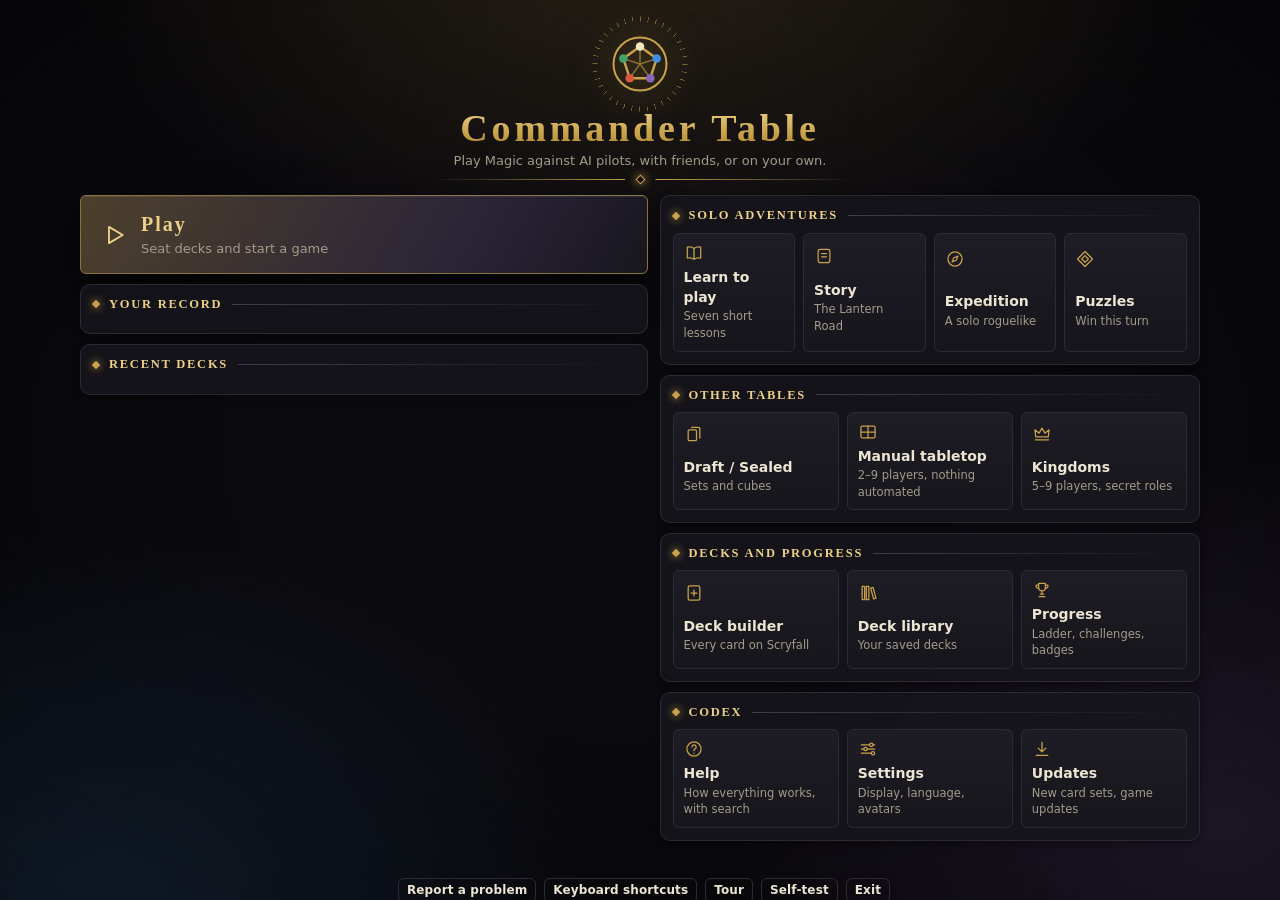
==== public/index.html @ 3c2df685 "Round 8 item 394 (1.66.0): three skins chosen in Display Display -> Skin offers Grimoire (the standa" ====
<!doctype html>
<html lang="en">
<head>
  <meta charset="utf-8">
  <meta name="viewport" content="width=device-width, initial-scale=1, viewport-fit=cover">
  <title>Commander Table</title>
  <link rel="icon" href="favicon.ico">
  <link rel="preload" href="fonts/inter.woff2" as="font" type="font/woff2" crossorigin>
  <link rel="preload" href="fonts/cinzel.woff2" as="font" type="font/woff2" crossorigin>
  <link rel="stylesheet" href="css/style.css">
  <link rel="stylesheet" href="css/skins.css">
</head>
<body>
  <a class="skip-link" href="#table">Skip to the table</a>
  <svg class="sprite" aria-hidden="true" focusable="false">
    <symbol id="i-play" viewBox="0 0 24 24"><path d="M8 5.5v13l11-6.5z"/></symbol>
    <symbol id="i-resume" viewBox="0 0 24 24"><path d="M5 12a7 7 0 1 0 2.2-5.1M5 4v4h4"/></symbol>
    <symbol id="i-learn" viewBox="0 0 24 24"><path d="M12 6.5C10 5 7 4.5 4 5v13c3-.5 6 0 8 1.5 2-1.5 5-2 8-1.5V5c-3-.5-6 0-8 1.5zM12 6.5v13"/></symbol>
    <symbol id="i-story" viewBox="0 0 24 24"><path d="M7 4h10a2 2 0 0 1 2 2v11a3 3 0 0 1-3 3H8a3 3 0 0 1-3-3V6a2 2 0 0 1 2-2zM9 9h6M9 13h6"/></symbol>
    <symbol id="i-expedition" viewBox="0 0 24 24"><circle cx="12" cy="12" r="8.5"/><path d="M15.5 8.5l-2 5-5 2 2-5z"/></symbol>
    <symbol id="i-puzzle" viewBox="0 0 24 24"><path d="M12 3l9 9-9 9-9-9z"/><path d="M12 8l4 4-4 4-4-4z"/></symbol>
    <symbol id="i-draft" viewBox="0 0 24 24"><rect x="5" y="7" width="10" height="13" rx="1.5"/><path d="M9 4h8.5A1.5 1.5 0 0 1 19 5.5V17"/></symbol>
    <symbol id="i-tabletop" viewBox="0 0 24 24"><rect x="3.5" y="5" width="17" height="14" rx="1.5"/><path d="M12 5v14M3.5 12h17"/></symbol>
    <symbol id="i-kingdoms" viewBox="0 0 24 24"><path d="M4 19h16M4.5 15.5l-1-8.5 5 4 3.5-6 3.5 6 5-4-1 8.5z"/></symbol>
    <symbol id="i-builder" viewBox="0 0 24 24"><rect x="5" y="3.5" width="14" height="17" rx="2"/><path d="M12 8.5v7M8.5 12h7"/></symbol>
    <symbol id="i-library" viewBox="0 0 24 24"><path d="M5 4h3v16H5zM10 4h3v16h-3zM15.2 6l2.9-.8 3.4 13-2.9.8z"/></symbol>
    <symbol id="i-progress" viewBox="0 0 24 24"><path d="M8 4h8v5a4 4 0 0 1-8 0zM8 6H5a3 3 0 0 0 3 4M16 6h3a3 3 0 0 1-3 4M12 13v4M8.5 20h7M10 17h4"/></symbol>
    <symbol id="i-help" viewBox="0 0 24 24"><circle cx="12" cy="12" r="8.5"/><path d="M9.6 9.5a2.5 2.5 0 1 1 3.6 2.3c-.8.5-1.2 1-1.2 2M12 17v.2"/></symbol>
    <symbol id="i-settings" viewBox="0 0 24 24"><path d="M4 7h10M18 7h2M4 12h3M11 12h9M4 17h12"/><circle cx="16" cy="7" r="2"/><circle cx="9" cy="12" r="2"/><circle cx="18" cy="17" r="2"/></symbol>
    <symbol id="i-updates" viewBox="0 0 24 24"><path d="M12 4v11M7.5 11l4.5 4.5 4.5-4.5M5 19.5h14"/></symbol>
    <symbol id="i-full" viewBox="0 0 24 24"><path d="M4 9V4h5M15 4h5v5M20 15v5h-5M9 20H4v-5"/></symbol>
    <symbol id="i-look" viewBox="0 0 24 24"><circle cx="11" cy="11" r="6.5"/><path d="M16 16l4.5 4.5"/></symbol>
  </svg>
    <header class="topbar">
    <div class="brand">
      <svg viewBox="0 0 24 24" class="logo" aria-hidden="true"><circle cx="12" cy="12" r="10.6" fill="none" stroke="currentColor" stroke-width=".8"/><path d="M12 5l6.66 4.84-2.55 7.82H7.89L5.34 9.84z" fill="none" stroke="currentColor" stroke-width="1" stroke-linejoin="round"/><path d="M12 5v7M18.66 9.84 12 12M16.11 17.66 12 12M7.89 17.66 12 12M5.34 9.84 12 12" stroke="currentColor" stroke-width=".6" opacity=".6"/><circle class="pw" cx="12" cy="5" r="1.7"/><circle class="pu" cx="18.66" cy="9.84" r="1.7"/><circle class="pb" cx="16.11" cy="17.66" r="1.7"/><circle class="pr" cx="7.89" cy="17.66" r="1.7"/><circle class="pg" cx="5.34" cy="9.84" r="1.7"/></svg>
      <span>Commander Table</span>
      <span class="tag">AI playtester</span>
      <span id="netChip" class="net-chip" role="status" hidden title="Scryfall can't be reached: saved cards, decks and pictures still work">Offline</span>
    </div>
    <div class="turninfo">
      <span id="turnLabel" class="turn-label">Not started</span>
      <div id="phaseTrack" class="phase-track"></div>
    </div>
    <span class="ctl-group ctl-sys" role="group" aria-label="Settings">
      <button id="btnTheme" class="btn ghost" title="Switch between dark and light" aria-label="Switch between dark and light">☀</button>
      <button id="btnFull" class="btn ghost" title="Full screen" aria-label="Full screen" aria-pressed="false"><svg class="ico" aria-hidden="true"><use href="#i-full"/></svg></button>
      <button id="btnDisplay" class="btn ghost" title="Board background, colors for color blindness, larger text">Display</button>
      <button id="btnExit" class="btn ghost danger" title="Stop the game and shut down the local server">Exit</button>
    </span>
    <div class="controls" role="toolbar" aria-label="Game controls">
      <span class="ctl-group" role="group" aria-label="Windows">
        <button id="btnMenu" class="btn ghost" title="The start menu">Menu</button>
        <button id="btnDecks" class="btn ghost">Decks</button>
        <button id="btnBatch" class="btn ghost" title="Run many games at full speed and compare the decks">Batch</button>
        <span class="menu">
          <button class="btn ghost menu-btn" id="menuTools" aria-haspopup="menu" aria-expanded="false" title="Tournaments and your game history">More</button>
          <div class="menu-list" role="menu" aria-labelledby="menuTools" hidden>
          <button id="btnTourney" class="btn ghost" title="Pit more than four decks against each other in pods">Tournament</button>
          <button id="btnCup" class="btn ghost" title="A tournament for you and friends (Swiss or single elimination), with AI players to fill the field">Friend tournament</button>
          <button id="btnHistory" class="btn ghost" title="Results of every game you've played">History</button>
          </div>
        </span>
        <button id="btnProgress" class="btn ghost" title="Ranked ladder, daily and weekly challenges, rival decks and badges">Progress</button>
      </span>
      <span class="ctl-group" role="group" aria-label="Game">
        <button id="btnPlay" class="btn primary" disabled>Start</button>
        <button id="btnStep" class="btn" disabled title="Advance one action while paused">Step</button>
        <label class="speed" title="Game speed">
          <span>Speed</span>
          <input id="speed" type="range" min="0" max="4" step="1" value="2">
        </label>
      </span>
      <span class="ctl-group" role="group" aria-label="View">
        <label class="switch" title="Show every player's hand">
          <input type="checkbox" role="switch" id="revealHands"><span>Reveal hands</span>
        </label>
        <label class="switch" title="The log explains why each AI made its plays (this can reveal cards in their hands and what they tutored for)">
          <input type="checkbox" role="switch" id="explainMode"><span>Explain</span>
        </label>
        <label class="switch" title="Enlarge the active player's board and keep it in view">
          <input type="checkbox" role="switch" id="followMode"><span>Follow</span>
        </label>
        <button id="btnStops" class="btn ghost small" title="Where the game stops for you when you play a seat: steps to stop at, Full control, trigger order"><span aria-hidden="true">⏸ </span>Stops</button>
        <label class="switch" title="Sound effects and background music (the music swells into a battle theme during combat)">
          <input type="checkbox" role="switch" id="soundOn"><span>Sound</span>
        </label>
      </span>
    </div>
  </header>

  <div id="timeline" class="timeline" role="toolbar" aria-label="Game timeline" hidden>
    <button id="tlStart" class="btn small" title="Back to the start of the game" aria-label="Back to the start of the game">⏮</button>
    <button id="tlPrev" class="btn small" title="Previous turn" aria-label="Previous turn">◀ Turn</button>
    <input id="tlRange" type="range" min="0" max="0" value="0" aria-label="Game timeline">
    <button id="tlNext" class="btn small" title="Skip to the next turn" aria-label="Next turn">Turn ▶</button>
    <button id="tlEnd" class="btn small" title="Skip to the end of the game" aria-label="Skip to the end of the game">⏭</button>
    <button id="tlTakeover" class="btn small" title="What if: take over an AI seat from this point and play on (Save replay first to keep the original game)">Take over…</button>
    <span id="tlTakeoverMenu" class="takeover-menu" hidden></span>
    <span id="tlLabel" class="tl-label muted"></span>
    <button id="tlUndo" class="btn small" title="Undo your last decision (U)" aria-label="Undo your last decision" hidden>↶ Undo</button>
    <button id="tlConcede" class="btn small ghost" title="Concede: your seat leaves the game and the others play on" hidden>Concede</button>
    <button id="tlInvite" class="btn small primary" title="Links for friends to join or watch this game">Invite</button>
    <button id="btnSaveReplay" class="btn small ghost" title="Download this game as a replay file">Save replay</button>
    <button id="btnReport" class="btn small ghost" title="Save a problem report (this game's replay, the log, the version and recent errors) to share by hand">Report a problem</button>
    <span id="undoAsk" class="undo-ask" hidden><span id="undoAskText"></span> <button class="btn small primary" id="btnUndoAllow">Allow</button> <button class="btn small ghost" id="btnUndoDeny">No</button></span>
    <button id="btnShareReplay" class="btn small ghost" title="Save this game as a single web page anyone can open and play back, with nothing to install">Share as web page</button>
    <button id="btnSavePuzzle" class="btn small ghost" title="Save the board as it is now as a puzzle file (seat 1 to move)">Save board as puzzle</button>
    <button id="btnExportLog" class="btn small ghost" title="Download the game log as text">Export log</button>
  </div>

  <button type="button" id="btnLogDrawer" class="log-fab" aria-expanded="false" aria-controls="sidebar" title="Show the game log and the rules"><svg class="ico" aria-hidden="true"><use href="#i-look"/></svg><span>Log</span><i class="dot" aria-hidden="true"></i></button>
  <div id="logScrim" class="log-scrim"></div>

  <main class="layout">
    <section class="table-wrap" aria-label="The table">
      <div id="table" class="table" tabindex="-1"></div>
      <div id="spotlight" class="spotlight"></div>
    </section>
    <aside class="sidebar" id="sidebar" aria-label="Game log and rules">
      <nav class="tabs">
        <button data-tab="log" class="active">Game log</button>
        <button data-tab="rules">Rules</button>
        <button type="button" id="btnLogShut" class="drawer-x" aria-label="Close the log">×</button>
      </nav>
      <div id="tab-log" class="tab active">
        <div class="log-filter">
          <select id="logFilter" class="sbracket" title="Show only some of the log" aria-label="Show only some of the log">
            <option value="">Everything</option><option value="spells">Spells and abilities</option><option value="combat">Combat and damage</option>
            <option value="removal">Removal and deaths</option><option value="combo">Combos</option><option value="politics">Politics and chat</option><option value="why">AI explanations</option>
          </select>
          <select id="logSeat" class="sbracket" title="Show only lines about one player" aria-label="Show only lines about one player"><option value="">All players</option></select>
          <button id="logFold" class="btn small ghost" aria-pressed="false" title="Fold finished turns to one line each (click a turn's heading to open or fold it)">Fold turns</button>
          <input id="logSearch" class="input small" aria-label="Search the log" placeholder="Search the log…" title="Show only log lines with this text (card or player names, words)" autocomplete="off">
        </div>
        <div id="srLog" class="sr-only" aria-live="polite"></div>
        <div id="log" class="log" lang="en"><div class="log-empty">Load four decks to begin.</div></div>
        <div id="chatBox" class="chatbox" hidden>
          <div class="emotes"><button data-say="👍" aria-label="Thumbs up">👍</button><button data-say="😮" aria-label="Surprised">😮</button><button data-say="😂" aria-label="Laughing">😂</button><button data-say="🤔" aria-label="Thinking">🤔</button><button data-say="Nice!">Nice!</button><button data-say="GG">GG</button><button id="btnDealOpen" title="Offer another player a deal"><span aria-hidden="true">🤝 </span>Deal</button></div>
          <div class="deal-form" id="dealForm" hidden>
            <select id="dealTo" aria-label="Offer the deal to" class="sbracket"></select>
            <select id="dealKind" aria-label="Kind of deal" class="sbracket"><option value="truce">Truce: neither attacks the other</option><option value="gangUp">Gang up on the archenemy</option><option value="noCounter">No attacks, no counterspells</option><option value="tribute">Tribute: they draw a card, you're left alone</option><option value="noWin">No-win: let my spells resolve this turn, I won't try to win until next round ends</option><option value="draw">Offer the whole table a draw</option></select><select id="dealRounds" class="sbracket" title="How long the deal lasts"><option value="0">Rest of this round</option><option value="1">1 more round</option><option value="2" selected>2 more rounds</option><option value="3">3 more rounds</option><option value="5">5 more rounds</option></select>
            <button class="btn small primary" id="btnDealSend">Offer</button>
          </div>
          <input id="chatInput" class="input" maxlength="200" aria-label="Say something to the table" placeholder="Say something to the table…" autocomplete="off">
        </div>
      </div>
      <div id="tab-rules" class="tab">
        <input id="rulesSearch" class="input" aria-label="Search the rules" placeholder="Search the rules: 903.9, trample, commander damage…" autocomplete="off">
        <div id="rulesMeta" class="rules-meta">Loading the Comprehensive Rules…</div>
        <div id="rulesResults" class="rules-results" lang="en"></div>
      </div>
    </aside>
  </main>

  <div id="preview" class="preview" hidden></div>

  <div id="actionBar" class="action-bar" hidden role="region" aria-label="Your decision">
    <button type="button" id="abGrip" class="ab-grip" title="Drag to move this bar off your cards. Double-click to put it back." aria-label="Move this bar (arrow keys move it, Home puts it back)">⠿</button>
    <div id="abText" class="ab-text" aria-live="polite"></div>
    <div id="abButtons" class="ab-buttons"></div>
  </div>

  <div id="startMenu" class="start-menu" role="region" aria-label="Start menu">
    <div class="sm-inner">
      <header class="sm-title">
        <svg viewBox="0 0 24 24" class="sm-logo" aria-hidden="true"><circle cx="12" cy="12" r="10.6" fill="none" stroke="currentColor" stroke-width=".8"/><path d="M12 5l6.66 4.84-2.55 7.82H7.89L5.34 9.84z" fill="none" stroke="currentColor" stroke-width="1" stroke-linejoin="round"/><path d="M12 5v7M18.66 9.84 12 12M16.11 17.66 12 12M7.89 17.66 12 12M5.34 9.84 12 12" stroke="currentColor" stroke-width=".6" opacity=".6"/><circle class="pw" cx="12" cy="5" r="1.7"/><circle class="pu" cx="18.66" cy="9.84" r="1.7"/><circle class="pb" cx="16.11" cy="17.66" r="1.7"/><circle class="pr" cx="7.89" cy="17.66" r="1.7"/><circle class="pg" cx="5.34" cy="9.84" r="1.7"/></svg>
        <h1>Commander Table</h1>
        <p class="muted" id="smTagline">Play Magic against AI pilots, with friends, or on your own.</p>
        <div class="orn" aria-hidden="true"><i></i></div>
      </header>
      <div class="sm-layout">
        <div class="sm-col">
          <div class="sm-cta">
            <button class="sm-btn sm-main" data-go="resume" id="smResume" hidden><svg class="ico" aria-hidden="true"><use href="#i-resume"/></svg><b>Resume</b><small id="smResumeWhat">Your unfinished game</small></button>
            <button class="sm-btn sm-main" data-go="play"><svg class="ico" aria-hidden="true"><use href="#i-play"/></svg><b>Play</b><small>Seat decks and start a game</small></button>
          </div>
          <div id="smContinue" class="sm-continue" hidden></div>
          <section class="sm-panel" aria-labelledby="smRecordH">
            <h2 id="smRecordH">Your record</h2>
            <div id="smStats" class="stat-row"></div>
            <div id="smRanks" class="sm-ranks"></div>
          </section>
          <section class="sm-panel" aria-labelledby="smDecksH">
            <h2 id="smDecksH">Recent decks</h2>
            <div id="smDecks" class="sm-decks"></div>
          </section>
        </div>
        <nav class="sm-col" aria-label="Modes and tools">
          <section class="sm-panel" aria-labelledby="smSoloH">
            <h2 id="smSoloH">Solo adventures</h2>
            <div class="sm-grid">
              <button class="sm-btn" data-go="learn"><svg class="ico" aria-hidden="true"><use href="#i-learn"/></svg><b>Learn to play</b><small>Seven short lessons</small></button>
              <button class="sm-btn" data-go="story"><svg class="ico" aria-hidden="true"><use href="#i-story"/></svg><b>Story</b><small>The Lantern Road</small></button>
              <button class="sm-btn" data-go="expedition"><svg class="ico" aria-hidden="true"><use href="#i-expedition"/></svg><b>Expedition</b><small id="smExpedition">A solo roguelike</small></button>
              <button class="sm-btn" data-go="puzzles"><svg class="ico" aria-hidden="true"><use href="#i-puzzle"/></svg><b>Puzzles</b><small>Win this turn</small></button>
            </div>
          </section>
          <section class="sm-panel" aria-labelledby="smTablesH">
            <h2 id="smTablesH">Other tables</h2>
            <div class="sm-grid">
              <button class="sm-btn" data-go="draft"><svg class="ico" aria-hidden="true"><use href="#i-draft"/></svg><b>Draft / Sealed</b><small>Sets and cubes</small></button>
              <button class="sm-btn" data-go="tabletop"><svg class="ico" aria-hidden="true"><use href="#i-tabletop"/></svg><b>Manual tabletop</b><small>2–9 players, nothing automated</small></button>
              <button class="sm-btn" data-go="kingdoms"><svg class="ico" aria-hidden="true"><use href="#i-kingdoms"/></svg><b>Kingdoms</b><small>5–9 players, secret roles</small></button>
            </div>
          </section>
          <section class="sm-panel" aria-labelledby="smLibH">
            <h2 id="smLibH">Decks and progress</h2>
            <div class="sm-grid">
              <button class="sm-btn" data-go="builder"><svg class="ico" aria-hidden="true"><use href="#i-builder"/></svg><b>Deck builder</b><small>Every card on Scryfall</small></button>
              <button class="sm-btn" data-go="library"><svg class="ico" aria-hidden="true"><use href="#i-library"/></svg><b>Deck library</b><small>Your saved decks</small></button>
              <button class="sm-btn" data-go="progress"><svg class="ico" aria-hidden="true"><use href="#i-progress"/></svg><b>Progress</b><small id="smProgress">Ladder, challenges, badges</small></button>
            </div>
          </section>
          <section class="sm-panel" aria-labelledby="smCodexH">
            <h2 id="smCodexH">Codex</h2>
            <div class="sm-grid">
              <button class="sm-btn" data-go="help"><svg class="ico" aria-hidden="true"><use href="#i-help"/></svg><b>Help</b><small>How everything works, with search</small></button>
              <button class="sm-btn" data-go="display"><svg class="ico" aria-hidden="true"><use href="#i-settings"/></svg><b>Settings</b><small>Display, language, avatars</small></button>
              <button class="sm-btn" data-go="updates"><svg class="ico" aria-hidden="true"><use href="#i-updates"/></svg><b>Updates</b><small id="smUpdates">New card sets, game updates</small></button>
            </div>
          </section>
        </nav>
      </div>
      <div class="sm-news" id="smNews"></div>
      <div class="sm-foot"><span class="muted" id="smVersion"></span><button class="btn ghost small" data-go="report" title="Save a problem report to share by hand">Report a problem</button><button class="btn ghost small" data-go="keys" title="Every keyboard shortcut (press ? at the table)">Keyboard shortcuts</button><button class="btn ghost small" data-go="tour">Tour</button><button class="btn ghost small" data-go="selftest">Self-test</button><button class="btn ghost small" data-go="exit">Exit</button></div>
    </div>
  </div>

  <div id="setup" class="modal" hidden>
    <div class="modal-card setup-card">
      <div class="modal-head">
        <div>
          <h2 id="setupTitle">Seat four decks</h2>
          <p class="muted" id="setupIntro">Paste a deck link from Archidekt, Moxfield, MTGGoldfish or TappedOut. You can also paste a plain decklist, or leave a seat empty to get a random deck built from Scryfall's EDHREC rankings.</p>
          <div class="format-row">
            <label class="table-bracket" title="The format's rules: starting life, deck size, copies, commander and seats">Format <select id="formatSel" class="sbracket"></select></label>
            <label class="table-bracket" id="bestOfWrap" title="Best of three: the first to win two games takes the match, with sideboarding between games">Match <select id="bestOfSel" class="sbracket"><option value="1">One game</option><option value="3">Best of three</option></select></label>
            <label class="table-bracket" id="tablePlayersWrap" hidden title="How many players sit at the manual table">Players <select id="tablePlayers" class="sbracket"></select></label>
            <label class="table-bracket" id="kingdomsModeWrap" hidden title="Rules engine: AI bots can fill seats, and roles, teams and wins are tracked for you. Manual tabletop: no automation at all (people only).">Table <select id="kingdomsMode" class="sbracket"><option value="engine">Rules engine: you, friends and AI bots</option><option value="manual">Manual tabletop: people only, no automation</option></select></label>
            <label class="table-bracket" id="tableLifeWrap" hidden title="Starting life at the manual table (Kingdoms: 40, the King +10)">Starting life <select id="tableLife" class="sbracket"><option value="20">20</option><option value="25">25</option><option value="30">30</option><option value="40" selected>40</option></select></label>
            <label class="table-bracket" id="rankedWrap" title="Ranked: games you play count toward your rating on this format's ladder (one seat played by you, no friends online; undo, Reveal hands and Explain are off)"><input type="checkbox" id="rankedSel"> Ranked</label>
            <label class="table-bracket" id="lookaheadWrap" title="AI look-ahead: before each main-phase play, the AI tries its best few options on a copy of the game (the rest of the turn and the opponents' next attacks) and picks the one that leaves it best off. Stronger, but batches and grids run slower. Casual pilots (brackets 1 and 2) never look ahead."><input type="checkbox" id="lookaheadSel"> AI look-ahead</label>
            <label class="table-bracket" id="strengthWrap" title="AI strength for every AI seat: Beginner and Casual pilots make some loose plays on purpose, Strong pilots play their best without looking ahead, Expert pilots also look ahead. 'By bracket' keeps the old behaviour (casual pilots in brackets 1–2). The ranked ladder rates each strength separately."><select id="aiStrength"><option value="auto">AI strength: by bracket</option><option value="beginner">AI strength: Beginner</option><option value="casual">AI strength: Casual</option><option value="strong">AI strength: Strong</option><option value="expert">AI strength: Expert</option></select></label>
            <label class="table-bracket" title="Coach: in your main phase, see what the AI would play there and why (off in Ranked games and puzzles)"><input type="checkbox" id="coachOn"> Coach</label>
            <span class="muted" id="formatAbout"></span>
          </div>
        </div>
        <div class="setup-actions">
          <button class="btn ghost" id="btnAllRandom">Fill empty seats with random decks</button>
          <button class="btn ghost" id="btnCedh" title="Kinnan, Kess, Thrasios + Tymna and Heliod: fast mana, tutors, free counterspells and compact combos">Seat a cEDH table</button>
          <label class="table-bracket">Bracket for every seat <select id="tableBracket" class="sbracket"></select></label>
          <label class="table-bracket" title="What random decks may use (by rarity and the Reserved List; no prices)">Random decks <select id="budgetMode" class="sbracket"><option value="any">Any cards</option><option value="noRL">No Reserved List</option><option value="pauper">Commons and uncommons</option></select></label>
          <button class="btn ghost" id="btnBracketTable" title="Replace every seat's deck with a random deck of the chosen bracket (bracket 3 if none is chosen) and shuffle up">Deal a matched table</button>
          <button class="btn ghost" id="btnLibrary" title="Decks you saved in this game folder">Deck library…</button>
          <button class="btn ghost" id="btnBuilder" title="Build a deck from every card on Scryfall, with search, filters and a live mana curve">Deck builder</button>
          <button class="btn ghost" id="btnLobby" title="Let friends join before the game and choose their own decks">Open lobby…</button>
          <button class="btn ghost" id="btnPuzzles" title="Win-this-turn puzzles, and boards saved as puzzle files">Puzzles…</button>
          <input type="file" id="puzzleFile" accept=".json,application/json" hidden>
          <span class="menu">
            <button class="btn ghost menu-btn" id="menuDecks" aria-haspopup="menu" aria-expanded="false" title="Your collection, precons, the cEDH meta, challenge links and replays">More decks</button>
            <div class="menu-list" role="menu" aria-labelledby="menuDecks" hidden>
            <button class="btn ghost" id="btnCollection" title="The cards you own: import a ManaBox or Deckbox export, then see what each deck is missing">Collection…</button>
            <button class="btn ghost" id="btnPrecons" title="The official preconstructed Commander decks, from MTGJSON">Commander precons…</button>
            <button class="btn ghost" id="btnMeta" title="Real tournament decks from EDHTop16 and archetypes from the cEDH Decklist Database">Browse the cEDH meta…</button>
            <button class="btn ghost" id="btnChallenge" title="Share this table setup as a link or code, or open one">Challenge link…</button>
            <button class="btn ghost" id="btnLoadReplay" title="Open a replay file saved from Commander Table">Load replay…</button>
            </div>
          </span>
          <span class="menu">
            <button class="btn ghost menu-btn" id="menuModes" aria-haspopup="menu" aria-expanded="false" title="Draft and sealed, lessons, the story, the expedition and the manual tabletop">Other modes</button>
            <div class="menu-list" role="menu" aria-labelledby="menuModes" hidden>
            <button class="btn ghost" id="btnLimited" title="Open packs from a real set, build a deck and play it against AI decks from the same packs">Draft / Sealed…</button>
            <button class="btn ghost" id="btnLearn" title="Short guided lessons for people new to Magic">Learn to play</button>
            <button class="btn ghost" id="btnStory" title="An original story in eight chapters, each a game from a special board">Story</button>
            <button class="btn ghost" id="btnExpedition" title="A solo roguelike: three acts of duels, events and bosses, building your deck as you go">Expedition</button>
            <button class="btn ghost" id="btnTabletop" title="A manual table: nothing automated, for house rules (with friends online too)">Tabletop</button>
            <button class="btn ghost" id="btnTabletopLoad" title="Carry on a tabletop saved with Save table">Load table…</button>
            </div>
          </span>
          <span class="menu">
            <button class="btn ghost menu-btn" id="menuHelp" aria-haspopup="menu" aria-expanded="false" title="The guided tour, the self-test and updates">Tour and updates</button>
            <div class="menu-list" role="menu" aria-labelledby="menuHelp" hidden>
            <button class="btn ghost" id="btnTour" title="A short guided look at the main controls">Tour</button>
            <a class="btn ghost" href="selftest.html" target="_blank" title="Check the server, the online services and 50 fast games">Self-test</a>
            <button class="btn ghost" id="btnUpdates" title="Install a newer version of the game files from an address you choose">Updates…</button>
            </div>
          </span>
          <input type="file" id="tabletopFile" accept=".json,application/json" hidden>
          <input type="file" id="replayFile" accept=".json,application/json" hidden>
        </div>
      </div>
      <details class="bookmarklet">
        <summary>Moxfield links don't import? Use this bookmarklet</summary>
        <p class="muted">Moxfield blocks downloads from other programs, but a bookmarklet runs inside your own browser tab on moxfield.com. Drag this button to your bookmarks bar. Then open any Moxfield deck, click the bookmark, and paste into a seat here.</p>
        <p><a id="moxBookmarklet" class="btn small" href="#">Copy Moxfield deck</a></p>
      </details>
      <div id="seats" class="seats"></div>
      <div class="modal-foot">
        <span id="setupStatus" class="muted"></span>
        <button class="btn ghost" id="btnSetupMenu" title="Back to the start menu">Menu</button>
        <button class="btn ghost" id="btnCloseSetup" hidden>Cancel</button>
        <button class="btn primary big" id="btnLoad">Load decks &amp; shuffle up</button>
      </div>
    </div>
  </div>

  <div id="zoneModal" class="modal" hidden>
    <div class="modal-card zone-card">
      <div class="modal-head"><h2 id="zoneTitle"></h2><button class="btn ghost" id="btnCloseZone">Close</button></div>
      <div class="meta-tools" id="zoneTools"><input id="zoneFilter" class="input" placeholder="Filter by name or type…" aria-label="Filter the cards by name or type" autocomplete="off" spellcheck="false">
        <select id="zoneSort" class="sbracket" aria-label="Order of the cards"><option value="">Newest first</option><option value="name">By name</option><option value="type">By type</option><option value="mv">By mana value</option></select></div>
      <div id="zoneCards" class="zone-grid"></div>
    </div>
  </div>

  <div id="results" class="modal" hidden>
    <div class="modal-card results-card">
      <div id="resultsBody"></div>
      <div id="resultsAfter"></div>
      <div class="modal-foot">
        <button class="btn ghost" id="btnChangeDecks">Change decks</button>
        <button class="btn" id="btnWatchReplay" title="Watch this game again from the start">Watch replay</button>
        <button class="btn" id="btnRotateDecks" title="Play again with the same shuffle, each deck moved one seat along (the players and pilots stay put)">Rotate decks, same seed</button>
        <button class="btn" id="btnSameSeed" title="Change seats, decks or pilots on the setup screen; the next game uses this game's seed">Same seed, change setup…</button>
        <button class="btn primary big" id="btnNextGame" hidden>Next game</button>
        <button class="btn primary big" id="btnRematch">Rematch</button>
      </div>
    </div>
  </div>

  <div id="sideModal" class="modal" hidden>
    <div class="modal-card batch-card">
      <div class="modal-head">
        <div><h2 id="sideTitle">Sideboard</h2><p class="muted" id="sideIntro">Click a card to move one copy between your deck and your sideboard.</p></div>
      </div>
      <div id="sideBody" class="side-body"></div>
      <div class="modal-foot">
        <span id="sideCount" class="muted"></span>
        <button class="btn ghost" id="btnSideReset">Undo changes</button>
        <button class="btn" id="btnSideAi" title="Let the AI choose which cards to swap">AI sideboard</button>
        <button class="btn primary big" id="btnSideDone">Play</button>
      </div>
    </div>
  </div>

  <div id="batchModal" class="modal" hidden>
    <div class="modal-card batch-card">
      <div class="modal-head">
        <div>
          <h2>Batch test</h2>
          <p class="muted">Plays many games at full speed with the four seated decks and reports how each deck does. The game on the table pauses while this runs.</p>
        </div>
        <button class="btn ghost" id="btnBatchClose">Close</button>
      </div>
      <div class="batch-controls">
        <label>Games <select id="batchCount"><option>10</option><option>25</option><option selected>50</option><option>100</option><option>250</option></select></label>
        <label title="Games are played on this many CPU cores at once. The same seed gives the same results whatever the number">Cores <select id="batchCores"><option value="0">All</option><option>1</option><option>2</option><option>4</option></select></label>
        <label title="Leave empty for new games each time; the same number repeats a batch exactly">Seed <input id="batchSeed" class="input" inputmode="numeric" size="8" placeholder="any"></label>
        <button class="btn primary" id="btnBatchRun">Run</button>
        <button class="btn" id="btnBatchTune" title="Every seat tries every play style; the report suggests the best one">Tune styles</button>
        <button class="btn ghost" id="btnBatchStop" hidden>Stop</button>
        <div class="batch-progress"><div id="batchBar"></div></div>
        <span id="batchStatus" class="muted"></span>
      </div>
      <div id="batchResults" class="batch-results"></div>
    </div>
  </div>

  <div id="helpModal" class="modal" hidden>
    <div class="modal-card batch-card help-card">
      <div class="modal-head"><div><h2>Help</h2><p class="muted">The game's manual (README.md in the game folder), in English. Search, or pick a section.</p></div><button class="btn ghost" id="btnHelpClose">Close</button></div>
      <input id="helpSearch" aria-label="Search the help" class="input" placeholder="Search the help, e.g. friends, brackets, replay, deck library…" autocomplete="off">
      <div class="help-cols"><nav id="helpToc" class="help-toc" lang="en"></nav><div id="helpBody" class="help-body" lang="en"></div></div>
    </div>
  </div>

  <div id="whatsNewModal" class="modal" hidden>
    <div class="modal-card batch-card">
      <div class="modal-head"><div><h2 id="whatsNewTitle">What's new</h2><p class="muted" id="whatsNewIntro"></p></div><button class="btn ghost" id="btnWhatsNewClose">Close</button></div>
      <input id="whatsNewSearch" aria-label="Filter what's new" class="input" placeholder="Filter…" autocomplete="off">
      <div id="whatsNewBody" class="batch-results"></div>
    </div>
  </div>

  <div id="collectionModal" class="modal" hidden>
    <div class="modal-card">
      <div class="modal-head">
        <div>
          <h2>Your collection</h2>
          <p class="muted">Import the cards you own: a ManaBox or Deckbox CSV export, any CSV with a name and a quantity column, or a list like <code>4 Lightning Bolt</code>. Printings don't matter. The deck builder then marks cards you own (and can show only those), and the deck viewer lists what a deck is missing. Nothing leaves this PC.</p>
        </div>
        <button class="btn ghost" id="btnCollectionClose">Close</button>
      </div>
      <p id="collectionSummary"></p>
      <textarea id="collectionText" aria-label="Collection export" class="input" rows="8" spellcheck="false" placeholder="Paste an export here, or choose a file"></textarea>
      <div class="batch-controls"><input type="file" id="collectionFile" accept=".csv,.txt,text/csv,text/plain">
        <label class="muted"><input type="checkbox" id="collectionAdd"> Add to the collection (instead of replacing it)</label>
        <button class="btn primary" id="btnCollectionImport">Import</button><button class="btn ghost" id="btnCollectionClear">Forget the collection</button></div>
    </div>
  </div>

  <div id="preconModal" class="modal" hidden>
    <div class="modal-card batch-card">
      <div class="modal-head">
        <div>
          <h2>Commander precons</h2>
          <p class="muted">Every official preconstructed Commander deck, from <a href="https://mtgjson.com/" target="_blank" rel="noopener">MTGJSON</a>'s free deck files. Pick a seat number to put a deck in that seat; a deck seated once also loads offline.</p>
        </div>
        <button class="btn ghost" id="btnPreconClose">Close</button>
      </div>
      <div class="meta-tools"><input id="preconSearch" aria-label="Filter the precons" class="input" placeholder="Filter by deck name, set code or year…" autocomplete="off"> <span id="preconStatus" class="muted"></span></div>
      <div id="preconBody" class="batch-results"></div>
    </div>
  </div>

  <div id="metaModal" class="modal" hidden>
    <div class="modal-card batch-card">
      <div class="modal-head">
        <div>
          <h2>cEDH meta</h2>
          <p class="muted">Live data from <a href="https://edhtop16.com/" target="_blank" rel="noopener">EDHTop16</a> (tournament results and decklists from the last three months) and the <a href="https://cedh-decklist-database.com/" target="_blank" rel="noopener">cEDH Decklist Database</a> (the community's curated archetypes). Choosing a seat loads the newest top-16 tournament list for that commander; the seat is set to bracket 5.</p>
        </div>
        <button class="btn ghost" id="btnMetaClose">Close</button>
      </div>
      <nav class="tabs meta-tabs"><button data-mt="top" class="active">EDHTop16: top commanders</button><button data-mt="ddb">cEDH Decklist Database</button><button data-mt="trend">Trends</button></nav>
      <div class="meta-tools">
        <input id="metaSearch" aria-label="Filter the meta" class="input" placeholder="Filter by commander, archetype or colors…" autocomplete="off">
        <span class="meta-filters" id="metaFilters">
          <select id="metaPeriod" class="sbracket" title="Tournaments from this period"><option value="ONE_MONTH">Last month</option><option value="THREE_MONTHS" selected>Last 3 months</option><option value="SIX_MONTHS">Last 6 months</option><option value="ONE_YEAR">Last year</option><option value="POST_BAN">Since the last ban</option><option value="ALL_TIME">All time</option></select>
          <select id="metaSize" class="sbracket" title="Only events with at least this many players"><option value="16">16+ players</option><option value="32" selected>32+ players</option><option value="64">64+ players</option><option value="128">128+ players</option></select>
          <span class="color-pick" title="Exact color identity (none ticked: any colors)"><label><input type="checkbox" value="W">W</label><label><input type="checkbox" value="U">U</label><label><input type="checkbox" value="B">B</label><label><input type="checkbox" value="R">R</label><label><input type="checkbox" value="G">G</label></span>
        </span>
        <button id="btnMetaTop4" class="btn">Seat the top 4 meta decks</button>
        <span id="metaStatus" class="muted"></span>
      </div>
      <div id="metaBody" class="batch-results meta-body"></div>
    </div>
  </div>

  <div id="inviteModal" class="modal" hidden>
    <div class="modal-card batch-card">
      <div class="modal-head">
        <div>
          <h2>Invite players</h2>
          <p class="muted">Send each friend the link for their seat. They open it in any browser (computer, tablet or phone) on the same Wi-Fi or network as this PC; nothing to install. The game starts right away, and each seat's decisions wait for its player. If someone doesn't answer within two minutes, the AI decides for them. If the link doesn't load, allow Commander Table through Windows Firewall on private networks.</p>
        </div>
        <button class="btn ghost" id="btnInviteClose">Done</button>
      </div>
      <div id="inviteBody" class="invite-body"></div>
    </div>
  </div>

  <div id="deckModal" class="modal" hidden>
    <div class="modal-card batch-card">
      <div class="modal-head"><h2 id="deckTitle">Deck</h2><button class="btn ghost" id="btnDeckClose">Close</button></div>
      <div id="deckBody" class="deck-body"></div>
    </div>
  </div>

  <div id="editModal" class="modal" hidden>
    <div class="modal-card batch-card">
      <div class="modal-head">
        <div><h2 id="editTitle">Edit deck</h2><p class="muted">Change the list, then apply it to the seat. In Commander, keep the commander under the "Commander" heading. <span id="editCount"></span></p></div>
        <button class="btn ghost" id="btnEditClose">Close</button>
      </div>
      <div class="edit-body">
        <div class="edit-add">
          <input id="editSearch" aria-label="Add a card by name" class="input" list="editSuggest" placeholder="Add a card: start typing its name…" autocomplete="off">
          <datalist id="editSuggest"></datalist>
          <button class="btn small" id="btnEditAdd">Add</button>
          <span class="muted">To remove a card, delete its line.</span>
        </div>
        <textarea id="editText" aria-label="Decklist" class="input edit-text" spellcheck="false"></textarea>
      </div>
      <div class="modal-foot">
        <span id="editStatus" class="muted"></span>
        <input id="editName" aria-label="Name in your library" class="input edit-name" maxlength="80" placeholder="Name in your library">
        <button class="btn" id="btnEditSave">Save to library</button>
        <button class="btn" id="btnEditApply">Apply to seat</button>
        <button class="btn primary" id="btnEditTest">Apply and test 10 games</button>
      </div>
    </div>
  </div>

  <div id="puzzleModal" class="modal" hidden>
    <div class="modal-card results-card">
      <h2>Puzzles</h2>
      <p class="muted">You get one turn, starting in your first main phase. Win it. Puzzles are small files: save any game's board with <b>Save board as puzzle</b> on the timeline, and load boards that others share.</p>
      <div id="puzzleDaily"></div>
      <div id="puzzleList"></div>
      <p id="puzzleStatus" class="muted"></p>
      <div class="modal-foot"><button class="btn" id="btnPuzzleEdit">Make a puzzle…</button><button class="btn" id="btnPuzzleLoad">Load a puzzle file…</button><button class="btn ghost" id="btnPuzzleClose">Close</button></div>
    </div>
  </div>

  <div id="puzzleEditModal" class="modal" hidden>
    <div class="modal-card batch-card">
      <h2>Make a puzzle</h2>
      <p class="muted">Seat 1 gets one turn from its first main phase. One card per line; add <code>*tapped*</code> or <code>(+2)</code> for a tapped card or +1/+1 counters, like <code>Grizzly Bears *tapped* (+1)</code>. Names are checked against Scryfall when you test it.</p>
      <div class="pe-head"><label>Name <input id="peName" class="input" value="My puzzle"></label><label>Goal <input id="peGoal" class="input" value="win this turn"></label><label>Hint <input id="peHint" class="input" placeholder="(optional)"></label><label>Players <select id="pePlayers" class="input"><option>2</option><option>3</option><option>4</option></select></label></div>
      <div id="pePlayersBox" class="pe-players"></div>
      <p id="peStatus" class="muted"></p>
      <div class="modal-foot"><button class="btn primary" id="btnPeTest">Test it</button><button class="btn" id="btnPeSave">Save as file</button><button class="btn" id="btnPeLink">Copy a challenge link</button><button class="btn" id="btnPeFromBoard">From the current board</button><button class="btn ghost" id="btnPeClose">Close</button></div>
    </div>
  </div>

  <div id="limitedModal" class="modal" hidden>
    <div class="modal-card batch-card">
      <div class="modal-head">
        <div><h2>Draft / Sealed</h2><p class="muted">Open packs from a real set (card lists from Scryfall) or from a cube, with three AI players. Decks are 40 cards. Play them as a <b>Commander pod</b> (a legendary creature from your pool as commander; set packs always have one) or <b>one on one</b>, best of three at 20 life, with the rest of your pool as your sideboard.</p></div>
        <button class="btn ghost" id="btnLimitedClose">Close</button>
      </div>
      <div class="limited-start" id="limitedStart">
        <span class="seg" role="radiogroup" aria-label="Where the packs come from"><label><input type="radio" name="limSource" value="set" checked> A set</label><label><input type="radio" name="limSource" value="cube"> A cube</label></span>
        <span id="limSetWrap">
          <label>Set <select id="limSet" class="input"></select></label>
          <label>or set code <input id="limCode" class="input" maxlength="6" placeholder="e.g. cmr" style="width:90px"></label>
        </span>
        <span id="limCubeWrap" hidden>
          <label>Cube <select id="limCube" class="input"></select></label>
          <button class="btn small ghost" id="btnCubeDelete" title="Remove this cube from your saved cubes">Delete</button>
        </span>
      </div>
      <div class="limited-start" id="limCubeAdd" hidden>
        <label>Add a cube: CubeCobra link or ID <input id="cubeLink" class="input" placeholder="https://cubecobra.com/cube/list/…" style="width:260px"></label>
        <span class="muted">or paste a list (one card per line):</span>
        <textarea id="cubeText" class="input" rows="2" style="width:220px" spellcheck="false" placeholder="Lightning Bolt&#10;Counterspell&#10;…"></textarea>
        <label>Name <input id="cubeName" class="input" maxlength="40" style="width:140px"></label>
        <button class="btn" id="btnCubeSave">Save cube</button>
      </div>
      <div class="limited-start">
        <span class="seg" role="radiogroup" aria-label="Sealed or draft"><label><input type="radio" name="limMode" value="sealed" checked> Sealed (6 packs each)</label><label><input type="radio" name="limMode" value="draft"> Draft (3 packs, 4 players)</label></span>
        <span class="seg" role="radiogroup" aria-label="How the decks are played"><label><input type="radio" name="limPlay" value="duel" checked> One on one, best of three</label><label><input type="radio" name="limPlay" value="pod"> Commander pod (4 players)</label></span>
        <button class="btn primary" id="btnLimitedGo">Open packs</button>
        <span id="limStatus" class="muted"></span>
      </div>
      <div id="limitedBody" class="limited-body"></div>
      <div class="modal-foot" id="limitedFoot" hidden>
        <span id="limCount" class="muted"></span>
        <label id="limCommanderWrap">Commander <select id="limCommander" class="input"></select></label>
        <label id="limColorsWrap" hidden>Colors <select id="limColors" class="input"></select></label>
        <button class="btn" id="btnLimAuto">Auto-build</button>
        <button class="btn primary" id="btnLimSeat">Seat these decks</button>
      </div>
    </div>
  </div>

  <div id="passModal" class="modal pass-modal" hidden>
    <div class="modal-card results-card">
      <h2>Pass to <span id="passName"></span></h2>
      <p class="muted">Every hand is hidden. Hand the device over, then click to see your hand and decide.</p>
      <div class="modal-foot"><button class="btn primary big" id="btnPassReady">I'm ready</button></div>
    </div>
  </div>

  <div id="displayModal" class="modal" hidden>
    <div class="modal-card results-card display-card">
      <h2>Display</h2>
      <label class="disp-row">Language
        <select id="dispLang" class="input no-i18n"></select>
        <span class="muted">(the interface; card previews show the card's name and image in your language when Scryfall has them; the game log and rules text stay in English)</span></label>
      <label class="disp-row">Theme
        <select id="dispTheme" class="input" data-seg="Theme"><option value="">Match the system</option><option value="dark">Dark</option><option value="light">Light</option></select></label>
      <label class="disp-row">Skin
        <select id="dispSkin" class="input" data-seg="Skin"><option value="">Grimoire</option><option value="nightspire">Nightspire</option><option value="highkeep">Highkeep</option><option value="brass">Brass Meridian</option></select>
        <span class="muted">(Grimoire is the standard look. Nightspire: gothic gold and night blue. Highkeep: carved gold and oak. Brass Meridian: brass, gears and verdigris. Skins are dark; the Theme setting applies to Grimoire.)</span></label>
      <label class="disp-row">Card size on the table <input type="range" id="dispCard" min="70" max="150" step="10" value="100"> <span id="dispCardSay" class="muted mono">100%</span></label>
      <label class="disp-row">Card preview
        <select id="dispPreview" class="input"><option value="pointer">Beside the pointer</option><option value="dock">Docked in the bottom right corner</option><option value="off">Off (right-click a card for its details)</option></select></label>
      <label class="disp-row">Board background
        <select id="dispBg" class="input">
          <option value="art">Commander art (faint)</option><option value="artbold">Commander art (bold)</option>
          <option value="felt">Green felt</option><option value="wood">Wood</option><option value="stone">Stone</option><option value="plain">Plain</option>
        </select></label>
      <label class="disp-row">Screen reader: read out
        <select id="dispReader" class="input"><option value="">Main events (casts, combat, removal, wins)</option><option value="all">Everything in the log</option><option value="mine">Main events on my turns only</option><option value="combat">Combat and wins only</option></select></label>
      <label class="disp-row"><input type="checkbox" id="dispLogArt"> Card art in the game log <span class="muted">(a small picture beside the lines where a card is cast, dies or is removed)</span></label>
      <label class="disp-row"><input type="checkbox" id="dispCb"> Colors for color blindness <span class="muted">(seat colors that stay distinct with red-green or blue-yellow color blindness, and seat numbers on every board)</span></label>
      <label class="disp-row"><input type="checkbox" id="dispBig"> Larger text and cards</label>
      <label class="disp-row"><input type="checkbox" id="dispLessMotion"> Less background motion <span class="muted">(no drifting lights, glows that breathe or floating cards; moves and arrows still animate)</span></label>
      <label class="disp-row"><input type="checkbox" id="dispReadable"> Easier reading <span class="muted">(wider letter and line spacing, plain headings without capitals)</span></label>
      <label class="disp-row"><input type="checkbox" id="dispCalm"> Fewer animations <span class="muted">(on by default when your system asks for reduced motion)</span></label>
      <label class="disp-row"><input type="checkbox" id="dispContrast"> High contrast</label>
      <label class="disp-row">Text size <select id="dispText" class="input" data-seg="Text size"><option value="">Normal</option><option value="1.12">Large</option><option value="1.25">Larger</option></select></label>
      <label class="disp-row">Music volume <input type="range" id="volMusic" min="0" max="100" step="5"></label>
      <label class="disp-row">Effects volume <input type="range" id="volFx" min="0" max="100" step="5"></label>
      <div class="disp-row disp-block"><b>Your avatar</b> <span class="muted">(on the seats you play; earn more by playing)</span><div id="dispAvatars" class="cosm-grid"></div></div>
      <div class="disp-row disp-block"><b>Card backs</b> <span class="muted">(every face-down card on the table)</span><div id="dispBacks" class="cosm-grid"></div></div>
      <div class="modal-foot"><button class="btn primary" id="btnDisplayClose">Done</button></div>
    </div>
  </div>

  <div id="updateModal" class="modal" hidden>
    <div class="modal-card results-card display-card">
      <h2>Updates</h2>
      <p>This version: <b id="updVersion">…</b></p>
      <p class="muted">Paste the address of a .zip with a newer Commander Table (for example a GitHub release download link). Nothing is checked or installed automatically; only use an address you trust, because its files replace the game's code. Your data folder (decks, history, settings) is never touched, and every replaced file is backed up to data\update first.</p>
      <input id="updUrl" aria-label="Update address" class="input" placeholder="https://github.com/…/releases/latest/download/Commander-Table.zip" autocomplete="off" spellcheck="false">
      <p id="updStatus" class="muted"></p>
      <h3>Card sets</h3>
      <p class="muted">Checks Scryfall for new and upcoming Magic sets (once a day when the game starts, and whenever you click). When a new set is out, saved card data is fetched again as decks need it (legalities and Standard rotation change), and the newest sets show up in Draft / Sealed and the Expedition.</p>
      <div id="setsBody" class="muted"></div>
      <p><button class="btn" id="btnSetsCheck">Check for new sets</button> <button class="btn ghost" id="btnWhatsNew">What's new in this version</button> <label class="muted"><input type="checkbox" id="setsAuto" checked> Check once a day at startup</label></p>
      <h3>Card file</h3>
      <p class="muted">Keeps Scryfall's free card file (every card, about 25 MB to download, about 40 MB saved) in the game's browser data. Random decks, the deck builder and loading decks by card name then work without asking Scryfall card by card, and offline. When it's on, a newer file is fetched at most once a day at startup. Searches it can't answer (a set's cards, other printings) still ask Scryfall.</p>
      <div id="bulkBody" class="muted"></div>
      <p><button class="btn" id="btnBulk">Download the card file</button> <button class="btn ghost" id="btnBulkOff" hidden>Turn off and remove</button></p>
      <h3>Storage</h3>
      <p class="muted">What the game keeps in this browser profile, by feature. Clearing a cache only means it's fetched again when needed; clearing your own records (progress, history, the deck learning) can't be undone.</p>
      <div id="storageBody" class="muted"></div>
      <h3>Card images</h3>
      <p class="muted">Card pictures are kept in this folder (data\images) after they are first shown, so the table has its art offline. The oldest go when the folder is over its cap.</p>
      <div id="imgBody" class="muted"></div>
      <p><label class="muted">Cap <select id="imgCap" class="sbracket"><option value="200">200 MB</option><option value="400">400 MB</option><option value="800">800 MB</option><option value="1500">1.5 GB</option><option value="3000">3 GB</option><option value="6000">6 GB</option></select></label>
        <button class="btn" id="btnImgLibrary">Download images for my library</button> <button class="btn ghost" id="btnImgStop" hidden>Stop</button></p>
      <h3>Printings file</h3>
      <p class="muted">Optional and larger: Scryfall's file of every paper printing (about 80 MB to download and about 105,000 printings; the browser keeps it compressed, roughly 40 MB). With it, a set's cards for Draft / Sealed and searches by set or collector number work without Scryfall too. It isn't refreshed by itself: download it again after a new set comes out.</p>
      <div id="printsBody" class="muted"></div>
      <p><button class="btn" id="btnPrints">Download the printings file</button> <button class="btn ghost" id="btnPrintsOff" hidden>Turn off and remove</button></p>
      <div class="modal-foot">
        <button class="btn" id="btnUpdCheck">Download and check</button>
        <button class="btn primary" id="btnUpdApply" hidden>Install</button>
        <button class="btn ghost" id="btnUpdClose">Close</button>
      </div>
    </div>
  </div>

  <div id="coach" class="coach" hidden></div>

  <div id="learnModal" class="modal" hidden>
    <div class="modal-card results-card">
      <div class="modal-head"><div><h2>Learn to play</h2><p class="muted">Seven short lessons, one turn each, with a coach beside the table. Start at the top; each takes a minute or two.</p></div><button class="btn ghost" id="btnLearnClose">Close</button></div>
      <div id="learnList"></div>
      <p id="learnStatus" class="muted"></p>
    </div>
  </div>

  <div id="storyModal" class="modal" hidden>
    <div class="modal-card batch-card">
      <div class="modal-head"><div><h2>The Lantern Road</h2><p class="muted">An original story in eight chapters. Each chapter is a whole game, one on one, from a special starting board. Win to open the next.</p></div><button class="btn ghost" id="btnStoryClose">Close</button></div>
      <div id="storyList"></div>
      <p id="storyStatus" class="muted"></p>
    </div>
  </div>

  <div id="expeditionModal" class="modal" hidden>
    <div class="modal-card batch-card">
      <div class="modal-head"><div><h2>Expedition</h2><p class="muted">A solo roguelike in three acts. Choose a road at each step: duels, elite rivals, events and rest stops, then a boss at the end of each act. Win a fight to take a card for your deck; lose and the expedition is over. Nothing to buy: rewards are cards for this run only.</p></div><button class="btn ghost" id="btnExpeditionClose">Close</button></div>
      <div id="expeditionBody"></div>
      <p id="expeditionStatus" class="muted"></p>
    </div>
  </div>

  <div id="challengeModal" class="modal" hidden>
    <div class="modal-card results-card display-card">
      <h2>Challenge links</h2>
      <p class="muted">A challenge is this table's setup (format, match length, each seat's name, style, bracket and deck) packed into a link or a code. Nothing is stored online: everything is in the text. Anyone running Commander Table can open the link on their PC, or paste the code here.</p>
      <div class="disp-row disp-block"><button class="btn primary" id="btnChallengeMake">Make a challenge from this table</button></div>
      <label class="disp-row disp-block">Link <input id="challengeLink" class="input" readonly style="width:100%"></label>
      <label class="disp-row disp-block">Code <textarea id="challengeCode" class="input" rows="3" style="width:100%" spellcheck="false" placeholder="Paste a challenge code or link here, then click Open"></textarea></label>
      <div class="modal-foot"><span id="challengeStatus" class="muted"></span><button class="btn" id="btnChallengeCopy">Copy link</button><button class="btn primary" id="btnChallengeOpen">Open</button><button class="btn ghost" id="btnChallengeClose">Close</button></div>
    </div>
  </div>

  <div id="tabletop" class="tabletop" hidden>
    <div class="mt-bar"><b>Tabletop</b> <span class="muted">Nothing is automated: click a card for its moves, use the buttons for life, draws and turns.</span>
      <span id="tabletopNet" class="muted"></span>
      <button class="btn small" id="btnTabletopInvite" hidden>Invite</button>
      <button class="btn small" id="btnTabletopSave" title="Save this table to a file, to carry on later with Load table">Save table</button>
      <button class="btn small ghost" id="btnTabletopClose">Leave the table</button></div>
    <div id="tabletopBody"></div>
  </div>

  <div id="stopsModal" class="modal" hidden>
    <div class="modal-card results-card display-card">
      <h2>Stops</h2>
      <p class="muted">When you play a seat, the game normally stops only when you can do something: your main phases, attacks and blocks, and responses when you have a card to cast. Choose more places to stop here, for every seat you play on this PC. Changes apply from the next game (a game keeps the stops it started with, so undo and replays stay exact).</p>
      <label class="disp-row"><input type="checkbox" id="stopFull"> <b>Full control</b> <span class="muted">(stop at every priority point, even with nothing to play)</span></label>
      <table class="stops-table"><thead><tr><th></th><th>Your turn</th><th>Opponents' turns</th></tr></thead><tbody>
        <tr><td>Upkeep</td><td><input type="checkbox" data-stop="myUpkeep"></td><td><input type="checkbox" data-stop="oppUpkeep"></td></tr>
        <tr><td>Draw step</td><td><input type="checkbox" data-stop="myDraw"></td><td><input type="checkbox" data-stop="oppDraw"></td></tr>
        <tr><td>Beginning of combat</td><td><input type="checkbox" data-stop="myCombat"></td><td><input type="checkbox" data-stop="oppCombat"></td></tr>
        <tr><td>End step</td><td><input type="checkbox" data-stop="myEnd"></td><td><input type="checkbox" data-stop="oppEnd"></td></tr>
      </tbody></table>
      <label class="disp-row"><input type="checkbox" id="stopOrder" checked> Ask me to order my triggers when several happen at once <span class="muted">(off: they resolve in the order they happened)</span></label>
      <div class="modal-foot"><button class="btn primary" id="btnStopsClose">Done</button></div>
    </div>
  </div>

  <div id="progressModal" class="modal" hidden>
    <div class="modal-card batch-card">
      <div class="modal-head">
        <div><h2>Progress</h2><p class="muted">Your ladder ratings, challenges, rival decks and badges. All kept in this game folder, nothing to buy: badges are only for show.</p></div>
        <button class="btn ghost" id="btnProgressClose">Close</button>
      </div>
      <div class="prog-tabs" role="tablist">
        <button class="btn small prog-tab" data-tab="ladder">Ladder</button>
        <button class="btn small prog-tab" data-tab="challenges">Challenges</button>
        <button class="btn small prog-tab" data-tab="rivals">Rivals</button>
        <button class="btn small prog-tab" data-tab="gauntlet">Gauntlet</button>
        <button class="btn small prog-tab" data-tab="unlocks">Unlocks</button>
        <button class="btn small prog-tab" data-tab="badges">Badges</button>
      </div>
      <div id="progressBody" class="batch-results meta-body"></div>
    </div>
  </div>

  <div id="historyModal" class="modal" hidden>
    <div class="modal-card batch-card">
      <div class="modal-head">
        <div><h2>Your games</h2><p class="muted">Every finished game you played or watched (batch runs and tournaments aren't included). Kept in this game folder's browser profile.</p></div>
        <div><button class="btn ghost" id="btnHistoryClear">Clear history</button> <button class="btn ghost" id="btnHistoryClose">Close</button></div>
      </div>
      <div id="historyBody" class="batch-results meta-body"></div>
    </div>
  </div>

  <div id="libraryModal" class="modal" hidden>
    <div class="modal-card batch-card">
      <div class="modal-head">
        <div><h2>Deck library</h2><p class="muted">Decks saved in this game folder (data\decks), so they come along when the folder is copied to another PC.</p></div>
        <button class="btn ghost" id="btnLibraryClose">Close</button>
      </div>
      <div class="meta-tools"><input id="librarySearch" aria-label="Search the deck library" class="input" placeholder="Search name, commander, tags, notes, colors (wub), bracket (b3) or a card…" autocomplete="off">
        <select id="libFolder" aria-label="Folder" class="sbracket"><option value="">All folders</option></select>
        <label class="muted">Games per pairing <select id="gridGames" class="sbracket"><option>2</option><option selected>4</option><option>10</option></select></label>
        <button class="btn" id="btnArchFolder" title="Copy the decks of a public Archidekt folder into your library">Import an Archidekt folder…</button>
        <button class="btn" id="btnGrid" title="Every deck shown plays every other one head to head (up to 8 decks)">Matchup grid</button>
        <span id="libraryStatus" class="muted"></span></div>
      <div id="libraryBody" class="batch-results meta-body"></div>
    </div>
  </div>

  <div id="tourneyModal" class="modal" hidden>
    <div class="modal-card batch-card">
      <div class="modal-head">
        <div>
          <h2>Tournament</h2>
          <p class="muted">Enter five or more decks. Put each link (or <code>random</code>) on its own line; separate pasted decklists with a line containing only <code>---</code>. Every round, the decks are shuffled into pods of four; any left over sit that round out. Each pod plays several games at full speed. Points per game: 3 for first, 2 for second, 1 for third.</p>
        </div>
        <button class="btn ghost" id="btnTourneyClose">Close</button>
      </div>
      <div class="tourney-form">
        <textarea id="tourneyDecks" aria-label="Tournament decks" class="input" spellcheck="false" placeholder="https://archidekt.com/decks/…&#10;https://www.mtggoldfish.com/deck/…&#10;random&#10;random&#10;random"></textarea>
        <div class="batch-controls">
          <label>Rounds <select id="tourneyRounds"><option>3</option><option selected>5</option><option>10</option><option>20</option></select></label>
          <label>Games per pod <select id="tourneyGames"><option>1</option><option selected>3</option><option>5</option></select></label>
          <button class="btn primary" id="btnTourneyRun">Run</button>
          <button class="btn ghost" id="btnTourneyStop" hidden>Stop</button>
          <div class="batch-progress"><div id="tourneyBar"></div></div>
          <span id="tourneyStatus" class="muted"></span>
        </div>
      </div>
      <div id="tourneyResults" class="batch-results"></div>
    </div>
  </div>

  <div id="cupModal" class="modal" hidden>
    <div class="modal-card batch-card">
      <div class="modal-head">
        <div>
          <h2>Friend tournament</h2>
          <p class="muted">4 to 16 players: you, friends online and AI decks, in the table's format. Pods are a table's worth of players; a short pod gets AI fill-ins, who score nothing. Pods with people are played at this table one at a time (friends get an invite link each match); pods of AI players are played at full speed.</p>
        </div>
        <button class="btn ghost" id="btnCupClose">Close</button>
      </div>
      <div id="cupBody"></div>
    </div>
  </div>

  <div id="exitModal" class="modal" hidden>
    <div class="modal-card results-card">
      <h2>Exit Commander Table?</h2>
      <p class="muted">This stops the current game and shuts down Commander Table. To play again later, open Commander Table (or run start.bat).</p>
      <div class="modal-foot">
        <button class="btn ghost" id="btnExitCancel">Keep playing</button>
        <button class="btn primary big danger" id="btnExitConfirm">Exit</button>
      </div>
    </div>
  </div>

  <div id="goodbye" class="goodbye" hidden>
    <h1>Commander Table has shut down</h1>
    <p class="muted" id="goodbyeMsg">To play again, open Commander Table (or run start.bat).</p>
  </div>

  <footer class="credit" aria-label="Credits">Card images and data © Wizards of the Coast, provided by Scryfall. Comprehensive Rules © Wizards of the Coast. This fan-made tool isn't affiliated with or endorsed by Wizards of the Coast.</footer>
  <script type="module" src="js/main.js"></script>
</body>
</html>
---- public/css/style.css ----
/* =========================================================================================
   Commander Table: the Grimoire design system.
   Tokens first (color, type, space, radius, shadow, motion), then the screens. Every screen
   draws from these; a new component should need no new color.
   Fonts are bundled (public/fonts, SIL Open Font License): Cinzel for titles, Inter for
   text, JetBrains Mono for numbers. Nothing is fetched from a font service.
   ========================================================================================= */
@font-face { font-family: "Cinzel"; src: url("../fonts/cinzel.woff2") format("woff2"); font-weight: 400 900; font-style: normal; font-display: swap; }
@font-face { font-family: "Inter"; src: url("../fonts/inter.woff2") format("woff2"); font-weight: 400 800; font-style: normal; font-display: swap; }
@font-face { font-family: "JetBrains Mono"; src: url("../fonts/jetbrains-mono.woff2") format("woff2"); font-weight: 400 700; font-style: normal; font-display: swap; }
:root {
  /* surfaces: obsidian, charcoal, graphite */
  --bg: #0b0a0e;
  --felt: #121117;
  --panel: #17161d;
  --panel-2: #1f1d26;
  --line: #2d2a35;
  --line-2: #413c4a;
  --deep: #08070a; --subbar: #100f14; --board-bg: rgba(22, 21, 28, .84); --overlay: rgba(12, 11, 15, .96);
  --hover: #2a2732; --hover-line: #5a5262;
  /* ink: parchment and ivory */
  --text: #ece5d3;
  --muted: #a39b89;
  /* antique gold: the one accent */
  --accent: #c9a24b;
  --accent-2: #a9852f;
  --gold-hi: #ecd08a;
  --on-accent: #1b1404;
  --link: #9cc4f5;
  --focus: #f1d67f;
  /* meaning */
  --good: #4fc08d;
  --bad: #e5586c;
  --warn: #eaa84c;
  /* the five colors of mana (and colorless): used only where a thing has that color */
  --mana-w: #efe6c2; --mana-u: #3f8fe2; --mana-b: #8a66b8; --mana-r: #dc5740; --mana-g: #43a468; --mana-c: #9aa1ab;
  /* card types in charts */
  --type-creature: #43a468; --type-instant: #3f8fe2; --type-sorcery: #dc5740; --type-artifact: #a9b0ba;
  --type-enchantment: #e3c66d; --type-planeswalker: #8a66b8; --type-land: #9b7347; --type-other: #6d6a75;
  /* type */
  --font-display: "Cinzel", "Trajan Pro", "Palatino Linotype", Georgia, serif;
  --font-body: "Inter", system-ui, -apple-system, "Segoe UI", sans-serif;
  --font-mono: "JetBrains Mono", var(--font-mono);
  /* space, radius, shadow, motion */
  --s1: 4px; --s2: 8px; --s3: 12px; --s4: 16px; --s5: 24px; --s6: 36px;
  --r-sm: 4px; --r-md: 6px; --r-lg: 10px;
  --radius: 10px;
  --shadow-1: 0 2px 8px rgba(0,0,0,.45);
  --shadow-2: 0 14px 40px rgba(0,0,0,.6);
  --shadow-3: 0 30px 80px rgba(0,0,0,.72);
  --glow: 0 0 28px -8px var(--accent);
  --ease: cubic-bezier(.2, .8, .2, 1);
  --fast: .14s; --slow: .32s;
  /* layers, lowest first: things on the table, bars and effects over it, previews, the start menu, windows, what must sit over a window */
  --z-arrows: 15; --z-spot: 20; --z-turn: 22; --z-combo: 25; --z-panel: 30; --z-coach: 40;
  --z-bar: 60; --z-fx: 64; --z-ghost: 65; --z-float: 70; --z-preview: 100;
  --z-menu: 150; --z-modal: 200; --z-over-modal: 260; --z-popup: 270; --z-ask: 280; --z-goodbye: 300; --z-tour: 400; --z-notice: 450; --z-tip: 500;
  --cw: 66px;
  --ch: calc(var(--cw) * 1.396);
  --topbar: linear-gradient(#1a1820, #121116);
  --table-bg: radial-gradient(ellipse at center, #1c1a23 0%, var(--felt) 60%, #0c0b0f 100%);
  color-scheme: dark;
}
/* light theme: a parchment page. Same layout, ink on vellum, darker gold so it still reads */
:root[data-theme="light"] {
  --bg: #eee4cd; --felt: #e5d9be; --panel: #f9f3e3; --panel-2: #f0e7d1; --line: #d8caa8; --line-2: #bfad84;
  --text: #2a2217; --muted: #6a5d47; --accent: #8a6410; --accent-2: #6f4f08; --gold-hi: #6f4f08; --on-accent: #fff8e4;
  --link: #2a5aa8; --focus: #6f4f08;
  --good: #1f7d53; --bad: #b8323f; --warn: #99600f;
  --mana-w: #b9a865; --mana-u: #2a6fc0; --mana-b: #5b3f86; --mana-r: #c1402b; --mana-g: #2c7f4c; --mana-c: #6f7680;
  --type-artifact: #7c838d; --type-enchantment: #a8892b;
  --topbar: linear-gradient(#fbf6e8, #f1e8d2); --hover: #e7dcc1; --hover-line: #a8956a;
  --table-bg: radial-gradient(ellipse at center, #f8f1df 0%, var(--felt) 65%, #d6c8a6 100%);
  --deep: #e7dcc1; --subbar: #f4ecd9; --board-bg: rgba(250, 244, 229, .88); --overlay: rgba(250, 244, 229, .97);
  --shadow-1: 0 2px 8px rgba(70,50,10,.18); --shadow-2: 0 14px 40px rgba(70,50,10,.25); --shadow-3: 0 30px 80px rgba(60,40,5,.35);
  color-scheme: light;
}
:root[data-theme="light"] .le.minor { color: #6a5d47; }
:root[data-theme="light"] .le.combat { color: #b0303f; }
:root[data-theme="light"] .le.damage { color: #c0283a; }
:root[data-theme="light"] .le.removal { color: #a1600a; }
:root[data-theme="light"] .le.death { color: #6b7280; }
:root[data-theme="light"] .le.trigger { color: #6a46c9; }
:root[data-theme="light"] .le.combo { color: #8a5a00; }
:root[data-theme="light"] .le.politics { color: #1f6f9e; }
:root[data-theme="light"] .phase-track .ph.on { color: #fff; }
:root[data-theme="light"] .seat-status .combos { color: #8a5a00; }
:root[data-theme="light"] .life { background: #ffffff; }
:root[data-theme="light"] .bhead { background: rgba(0, 0, 0, .03); }
* { box-sizing: border-box; }
[hidden] { display: none !important; }
html, body { height: 100%; }
body {
  margin: 0;
  background: var(--bg);
  color: var(--text);
  font: 13px/1.45 var(--font-body);
  font-feature-settings: "cv11", "ss01";
  display: flex;
  flex-direction: column;
  overflow: hidden;
  scrollbar-color: var(--line-2) transparent;
}
* { scrollbar-color: var(--line-2) transparent; }
h1, h2, h3 { font-family: var(--font-display); font-weight: 600; letter-spacing: .03em; }
code, .mono { font-family: var(--font-mono); font-size: .92em; }
a { color: var(--link); }
:focus-visible { outline: 2px solid var(--focus); outline-offset: 2px; }
input[type=checkbox], input[type=radio], input[type=range] { accent-color: var(--accent); }
::selection { background: color-mix(in srgb, var(--accent) 45%, transparent); }
button { font: inherit; color: inherit; }
.muted { color: var(--muted); }

/* ---------- top bar */
.topbar {
  display: flex; align-items: center; gap: 18px;
  padding: 8px 14px;
  background: var(--topbar);
  border-bottom: 1px solid var(--line);
  flex-wrap: wrap;
}
.brand { display: flex; align-items: center; gap: 8px; font-weight: 800; font-size: 15px; letter-spacing: .2px; }
.brand .logo { width: 22px; height: 22px; color: var(--accent); }
.brand .tag { font-size: 10px; font-weight: 600; text-transform: uppercase; letter-spacing: .08em; color: var(--muted); border: 1px solid var(--line-2); border-radius: 99px; padding: 2px 7px; }
/* wide enough for the label and the whole phase track; the controls wrap to a second row before they'd overlap it */
.turninfo { display: flex; align-items: center; gap: 12px; flex: 1 1 640px; min-width: 0; }
.phase-track { flex: none; }
.turn-label { font-weight: 700; white-space: nowrap; }
.phase-track { display: flex; gap: 2px; background: var(--panel); border: 1px solid var(--line); border-radius: 99px; padding: 3px; }
.phase-track .ph { padding: 3px 9px; border-radius: 99px; font-size: 11px; color: var(--muted); white-space: nowrap; transition: background .2s, color .2s; }
.phase-track .ph.on { background: var(--pc, var(--accent)); color: #0d0f13; font-weight: 700; }
.controls { display: flex; align-items: center; gap: 8px; flex-wrap: wrap; }
.btn {
  background: var(--panel-2); border: 1px solid var(--line-2); border-radius: 8px;
  padding: 6px 12px; cursor: pointer; font-weight: 600; transition: background .15s, border-color .15s;
}
.btn:hover:not(:disabled) { background: var(--hover); border-color: var(--hover-line); }
.btn:disabled { opacity: .45; cursor: default; }
.btn.primary { background: var(--accent); border-color: var(--accent); color: #fff; }
.btn.primary:hover:not(:disabled) { background: var(--accent-2); }
.btn.ghost { background: transparent; }
.btn.ghost.danger { color: #ff9aa5; border-color: #5a2f36; }
.btn.ghost.danger:hover:not(:disabled) { background: #3a1f24; border-color: var(--bad); }
.btn.primary.danger { background: var(--bad); border-color: var(--bad); }
.btn.primary.danger:hover:not(:disabled) { filter: brightness(1.1); background: var(--bad); }
.batch-card { width: min(860px, calc(100vw - 32px)); }
.batch-controls { display: flex; align-items: center; gap: 10px; flex-wrap: wrap; padding: 0 20px 12px; }
.batch-controls select { background: var(--bg); color: var(--text); border: 1px solid var(--line-2); border-radius: 6px; padding: 4px 6px; font: inherit; margin-left: 4px; }
.batch-progress { flex: 1; min-width: 120px; height: 8px; background: var(--bg); border: 1px solid var(--line-2); border-radius: 99px; overflow: hidden; }
.batch-progress div { height: 100%; width: 0; background: var(--accent); transition: width .15s; }
.batch-results { padding: 0 20px 20px; overflow-x: auto; }
.batch-results table { width: 100%; border-collapse: collapse; font-size: 12.5px; }
.batch-results th, .batch-results td { text-align: left; padding: 6px 8px; border-bottom: 1px solid var(--line); white-space: nowrap; }
.batch-results th { color: var(--muted); font-weight: 600; font-size: 11.5px; }
.batch-results td.num, .batch-results th.num { text-align: right; font-variant-numeric: tabular-nums; }
.batch-results .bar { display: inline-block; height: 8px; border-radius: 4px; background: var(--pc); vertical-align: middle; margin-right: 6px; }
.batch-results .dot { display: inline-block; width: 9px; height: 9px; border-radius: 50%; background: var(--pc); margin-right: 6px; }
.batch-results h3 { font-size: 13px; margin: 16px 0 6px; }
.batch-results ul { margin: 0; padding-left: 18px; color: var(--muted); }
.batch-results td.best { color: var(--good); font-weight: 800; }
.batch-results details { border: 1px solid var(--line); border-radius: 8px; padding: 6px 10px; margin-bottom: 6px; }
.batch-results summary { cursor: pointer; font-weight: 600; }
.cardrep { display: grid; grid-template-columns: 1fr 1fr; gap: 12px; margin-top: 6px; }
.cardrep h4 { margin: 0 0 4px; font-size: 11.5px; color: var(--muted); text-transform: uppercase; letter-spacing: .06em; }
.cardrep li { margin-bottom: 2px; font-size: 12px; }
@media (max-width: 600px) { .cardrep { grid-template-columns: 1fr; } }
/* ---------- deck viewer */
.deck-body { padding-bottom: 20px; overflow-y: auto; max-height: calc(100vh - 140px); }
.deck-body h3 { font-size: 13px; margin: 16px 0 8px; }
.ignored { font-size: 12px; line-height: 1.7; }
.deck-body ul { padding-left: 18px; font-size: 12.5px; }
.seat-status .sview { margin-left: 6px; }

/* ---------- tournament */
.tourney-form { padding: 0 20px; }
.tourney-form textarea { height: 140px; resize: vertical; font-family: var(--font-mono); font-size: 12px; margin-bottom: 8px; }
.tourney-form .batch-controls { padding: 0 0 12px; }

/* ---------- invite panel */
.invite-body { padding: 0 20px 20px; display: flex; flex-direction: column; gap: 10px; max-height: calc(100vh - 220px); overflow-y: auto; }
.internet-box { display: flex; gap: 10px; align-items: center; flex-wrap: wrap; padding: 10px 12px; border: 1px dashed var(--accent); border-radius: 10px; font-size: 12.5px; }
.invite { border: 1px solid var(--line); border-left: 3px solid var(--pc); border-radius: 10px; padding: 8px 10px; }
.invite-head { display: flex; gap: 8px; align-items: center; flex-wrap: wrap; margin-bottom: 6px; }
.invite-status { margin-left: auto; font-size: 12px; color: var(--muted); }
.invite-status.ok { color: var(--good); font-weight: 700; }
.invite-quick { display: flex; gap: 12px; align-items: center; margin: 4px 0 8px; }
.invite-qr svg { display: block; border-radius: 4px; }
.join-code { font: 800 22px/1.2 var(--font-mono); letter-spacing: 2px; }
.invite-quick .small { font-size: 11.5px; max-width: 280px; }
.invite-link { display: flex; gap: 6px; align-items: center; margin-top: 4px; }
.invite-link .input { font-size: 12px; padding: 5px 8px; }
.invite-kind { font-size: 10.5px; font-weight: 800; text-transform: uppercase; letter-spacing: .06em; color: var(--muted); min-width: 92px; }

/* ---------- cEDH meta browser */
.meta-tabs { padding: 0 20px; }
.meta-tools { display: flex; gap: 8px; align-items: center; flex-wrap: wrap; padding: 10px 20px; }
.meta-tools .input { flex: 1; min-width: 200px; }
.meta-body { max-height: calc(100vh - 290px); overflow-y: auto; }
.seatpicks { display: flex; gap: 4px; white-space: nowrap; }
.seatpick, .btn.seatpick, .btn.seatpick:hover:not(:disabled) { border-color: var(--pc); color: var(--pc); min-width: 26px; }
.ddb-row { display: flex; gap: 10px; align-items: flex-start; justify-content: space-between; padding: 8px 0; border-bottom: 1px solid var(--line); }
.ddb-main { min-width: 0; flex: 1; font-size: 12.5px; }
.ddb-main details p { margin: 4px 0; font-size: 12px; }
.ddb-main a { color: var(--accent); }
.table-bracket { display: flex; align-items: center; gap: 6px; font-size: 12px; color: var(--muted); }

/* ---------- seat swapping */
.grip { cursor: grab; color: var(--muted); padding: 0 2px; user-select: none; }
.seat.dragover { outline: 2px dashed var(--accent); outline-offset: 2px; }

/* ---------- compact layout for short laptop screens */
@media (max-height: 820px) and (min-width: 1151px) {
  .topbar { padding: 5px 12px; gap: 12px; }
  .timeline { padding: 3px 12px; }
  .layout { grid-template-columns: 1fr 300px; }
  .bhead { padding: 5px 8px 4px; }
  .avatar { width: 30px; height: 30px; }
  .life .lv { font-size: 20px; }
  .board { --cw: 54px; }
  .credit { display: none; }
}

.goodbye { position: fixed; inset: 0; z-index: var(--z-goodbye); background: var(--bg); display: flex; flex-direction: column; align-items: center; justify-content: center; text-align: center; padding: 16px; }
.goodbye h1 { margin: 0 0 8px; font-size: 22px; }
.btn.big { padding: 9px 18px; font-size: 14px; }
.btn.small { padding: 3px 8px; font-size: 12px; }
.speed, .switch { display: flex; align-items: center; gap: 6px; color: var(--muted); font-size: 12px; cursor: pointer; }
.speed input { width: 90px; accent-color: var(--accent); }
.switch input { accent-color: var(--accent); }

/* ---------- layout */
.layout { flex: 1; display: grid; grid-template-columns: 1fr 340px; min-height: 0; }
.table-wrap { position: relative; min-height: 0; background: var(--table-bg); }
.table { height: 100%; display: grid; grid-template-columns: 1fr 1fr; grid-template-rows: 1fr 1fr; gap: 8px; padding: 8px; }
.sidebar { border-left: 1px solid var(--line); background: var(--panel); display: flex; flex-direction: column; min-height: 0; }
.tabs { display: flex; border-bottom: 1px solid var(--line); }
.tabs button { flex: 1; background: none; border: 0; padding: 10px; cursor: pointer; color: var(--muted); font-weight: 600; border-bottom: 2px solid transparent; }
.tabs button.active { color: var(--text); border-bottom-color: var(--accent); }
.tab { display: none; flex: 1; min-height: 0; flex-direction: column; }
.tab.active { display: flex; }
.credit { font-size: 10.5px; color: var(--muted); padding: 4px 14px; border-top: 1px solid var(--line); background: var(--deep); }

/* ---------- player boards */
.board {
  position: relative; min-width: 0; min-height: 0;
  display: grid; grid-template-rows: auto 1fr auto;
  background: var(--board-bg);
  border: 1px solid var(--line);
  border-radius: 12px;
  overflow: hidden;
  transition: border-color .3s, box-shadow .3s;
}
.board::before { content: ""; position: absolute; inset: 0 0 auto 0; height: 3px; background: var(--pc); opacity: .9; z-index: 3; }
/* Each board shows its commander's art, faint and blurred, behind everything */
.board::after {
  content: ""; position: absolute; inset: -12px; z-index: 0; pointer-events: none;
  background: var(--art, none) center 30% / cover; opacity: .16; filter: blur(3px) saturate(1.15);
  -webkit-mask-image: linear-gradient(180deg, #000 0%, rgba(0,0,0,.55) 60%, rgba(0,0,0,.3) 100%);
          mask-image: linear-gradient(180deg, #000 0%, rgba(0,0,0,.55) 60%, rgba(0,0,0,.3) 100%);
}
.board > :not(.elim) { position: relative; z-index: 1; }
/* Board backgrounds (Display): drawn with CSS only, no image files */
body[data-bg="artbold"] .board::after { opacity: .42; filter: blur(1px) saturate(1.2); }
body[data-bg="felt"] .board::after, body[data-bg="wood"] .board::after, body[data-bg="stone"] .board::after, body[data-bg="plain"] .board::after { display: none; }
body[data-bg="felt"] .board { background:
  radial-gradient(ellipse at 50% 40%, rgba(255,255,255,.07), transparent 70%),
  repeating-linear-gradient(45deg, rgba(0,0,0,.05) 0 2px, transparent 2px 4px),
  linear-gradient(#1f5a3a, #143d27); }
body[data-bg="wood"] .board { background:
  repeating-linear-gradient(90deg, rgba(0,0,0,.08) 0 2px, transparent 2px 90px),
  repeating-linear-gradient(0deg, rgba(255,255,255,.035) 0 1px, transparent 1px 7px),
  linear-gradient(100deg, #5a3a22, #6e4728 40%, #4f321d); }
body[data-bg="stone"] .board { background:
  radial-gradient(circle at 20% 30%, rgba(255,255,255,.06) 0 18%, transparent 19%),
  radial-gradient(circle at 75% 65%, rgba(0,0,0,.12) 0 22%, transparent 23%),
  repeating-linear-gradient(135deg, rgba(255,255,255,.03) 0 3px, transparent 3px 11px),
  linear-gradient(#4a4d55, #34363c); }
:root[data-theme="light"] body[data-bg="felt"] .board { background: linear-gradient(#cfe7d8, #b6d8c2); }
:root[data-theme="light"] body[data-bg="wood"] .board { background: repeating-linear-gradient(90deg, rgba(0,0,0,.05) 0 2px, transparent 2px 90px), linear-gradient(100deg, #e3c7a3, #d9b88f); }
:root[data-theme="light"] body[data-bg="stone"] .board { background: repeating-linear-gradient(135deg, rgba(0,0,0,.03) 0 3px, transparent 3px 11px), linear-gradient(#e2e3e6, #cfd1d6); }
/* Accessibility (Display): seat numbers on boards, larger text, fewer animations */
body.cb .board .avatar::after { content: attr(data-n); position: absolute; right: -4px; bottom: -4px; width: 16px; height: 16px; border-radius: 50%; background: var(--pc); color: #000; font: 900 11px/16px var(--font-body); text-align: center; border: 1px solid #000; }
body.cb .board .avatar { position: relative; }
body.big { font-size: 15.5px; }
body.big .sidebar, body.big .action-bar, body.big .stack-panel { zoom: 1.15; }
body.big .bhead { zoom: 1.12; }
body.calm *, body.calm *::before, body.calm *::after { animation-duration: .01ms !important; animation-iteration-count: 1 !important; transition-duration: .01ms !important; }
.display-card .disp-row { display: flex; gap: 8px; align-items: center; flex-wrap: wrap; margin-bottom: 12px; }
.display-card select { width: auto; }
:root[data-theme="light"] .board::after { opacity: .12; }

/* Zones: each has its own surface and a quiet label, so the board reads at a glance */
.cmdzone .zlabel { color: #e9b866; }
.row { position: relative; border-radius: 8px; padding: 14px 6px 5px; }
.row:empty { padding: 0; }
.row:not(:empty)::before {
  content: attr(data-label); position: absolute; top: 2px; left: 7px; font-size: 8.5px; font-weight: 800;
  letter-spacing: .14em; text-transform: uppercase; color: var(--muted); opacity: .75; pointer-events: none;
}
/* Creatures: green-felt playmat */
.row.creatures:not(:empty) {
  background:
    radial-gradient(ellipse at 50% 0%, rgba(62,207,142,.10), transparent 70%),
    repeating-linear-gradient(135deg, rgba(255,255,255,.018) 0 6px, transparent 6px 12px),
    rgba(20, 60, 45, .22);
  box-shadow: inset 0 0 0 1px rgba(62,207,142,.12);
}
/* Artifacts, enchantments and planeswalkers: cool arcane blue */
.row.others:not(:empty) {
  background: radial-gradient(ellipse at 50% 0%, rgba(120,150,255,.12), transparent 70%), rgba(30, 40, 80, .2);
  box-shadow: inset 0 0 0 1px rgba(120,150,255,.12);
}
/* Lands: warm earth band along the bottom */
.row.lands:not(:empty) {
  background: linear-gradient(180deg, rgba(150,110,60,.16), rgba(90,60,30,.22)), repeating-linear-gradient(90deg, rgba(255,255,255,.02) 0 2px, transparent 2px 9px);
  box-shadow: inset 0 0 0 1px rgba(200,150,90,.14);
}
/* Hand: dark leather */
:root[data-theme="light"] .row.creatures:not(:empty) { background: rgba(62,207,142,.10); }
:root[data-theme="light"] .row.others:not(:empty) { background: rgba(201,162,75,.09); }
:root[data-theme="light"] .row.lands:not(:empty) { background: rgba(180,130,70,.12); }
:root[data-theme="light"] .handrow { background: rgba(140,95,50,.10); }
:root[data-theme="light"] .cmdzone { background: rgba(245,183,74,.12); }
.board-slot { display: contents; }

/* Readability: tapped cards dim a little, summoning-sick creatures show a small moon */
.card.tapped img { filter: brightness(.8) saturate(.85); }
.card.sick::after { content: "☾"; position: absolute; top: 2px; right: 3px; font-size: 10px; color: #cfd6ff; text-shadow: 0 0 3px #000; }
.bdg.pt { font-size: 11px; }

/* A person is making a decision for this seat */
.board.offline .pname::after { content: "disconnected · AI playing"; margin-left: 6px; font-size: 9.5px; font-weight: 700; color: var(--bad); }
.board.offline .avatar { filter: grayscale(1); opacity: .6; }
.board.thinking .pname::after { content: "thinking…"; margin-left: 6px; font-size: 9.5px; font-weight: 700; color: var(--warn); animation: blink 1.2s infinite; }
@keyframes blink { 50% { opacity: .35; } }

/* Turn banner and combat arrows */
.turn-banner {
  position: absolute; left: 50%; top: 42%; transform: translate(-50%, -50%); z-index: var(--z-turn); pointer-events: none;
  font-size: 28px; font-weight: 800; letter-spacing: .02em; color: var(--pc); text-shadow: 0 2px 18px rgba(0,0,0,.8);
  animation: turnIn 1.6s ease-out forwards; white-space: nowrap;
}
.turn-banner small { display: block; text-align: center; font-size: 12px; color: var(--muted); letter-spacing: .14em; text-transform: uppercase; }
@keyframes turnIn { 0% { opacity: 0; transform: translate(-50%, -40%) scale(.9); } 15% { opacity: 1; transform: translate(-50%, -50%) scale(1); } 75% { opacity: 1; } 100% { opacity: 0; } }
.combat-svg { position: absolute; inset: 0; width: 100%; height: 100%; pointer-events: none; z-index: var(--z-arrows); overflow: visible; }
.combat-svg path { fill: none; stroke-width: 3; stroke-linecap: round; filter: drop-shadow(0 0 4px rgba(0,0,0,.7)); }
.combat-svg path.block { stroke: #9fc1ff; stroke-dasharray: 6 5; stroke-width: 2.5; }
.board.active { border-color: var(--pc); box-shadow: 0 0 0 1px var(--pc), 0 0 28px -6px var(--pc); }
.bhead { display: flex; align-items: center; gap: 10px; padding: 8px 10px 6px; border-bottom: 1px solid var(--line); background: rgba(0,0,0,.15); }
.avatar { width: 38px; height: 38px; border-radius: 50%; background: #333 center/cover; border: 2px solid var(--pc); flex: none; }
.who { min-width: 0; flex: 1; }
.pname { font-weight: 700; display: flex; align-items: center; gap: 6px; white-space: nowrap; }
.style-badge { font-size: 10px; font-weight: 600; color: var(--pc); border: 1px solid color-mix(in srgb, var(--pc) 50%, transparent); border-radius: 99px; padding: 0 6px; }
.dname { font-size: 11.5px; color: var(--muted); white-space: nowrap; overflow: hidden; text-overflow: ellipsis; }
.stats { display: flex; align-items: center; gap: 4px; }
.zbtn {
  display: inline-flex; align-items: center; gap: 4px; background: var(--panel-2); border: 1px solid var(--line);
  border-radius: 6px; padding: 2px 6px; font-size: 11.5px; color: var(--muted); cursor: pointer;
}
.zbtn:hover { color: var(--text); border-color: var(--line-2); }
.zbtn svg { width: 12px; height: 12px; }
.zbtn b { color: var(--text); font-weight: 600; }
.mana { display: flex; gap: 2px; align-items: center; min-width: 0; }
.pip { display: inline-flex; align-items: center; gap: 1px; font-size: 11px; color: var(--muted); }
.pip img { width: 13px; height: 13px; }
.anypip { width: 13px; height: 13px; border-radius: 50%; display: inline-block; background: conic-gradient(#f8f6d8 0 20%, #6fb4e8 0 40%, #3a3330 0 60%, #e8705a 0 80%, #6cbb7d 0); }
.life {
  position: relative; min-width: 58px; text-align: center; font-weight: 800; font-size: 26px; line-height: 1;
  padding: 4px 8px; border-radius: 8px; background: rgba(0,0,0,.3); border: 1px solid var(--line);
  font-variant-numeric: tabular-nums;
}
.life.low { color: var(--bad); }
.life small { display: block; font-size: 9px; font-weight: 600; color: var(--muted); letter-spacing: .08em; }
.float {
  position: absolute; left: 50%; top: 0; transform: translateX(-50%);
  font-weight: 800; font-size: 18px; pointer-events: none; animation: floatUp 1.3s ease-out forwards; z-index: 5;
}
.float.neg { color: var(--bad); } .float.pos { color: var(--good); }
@keyframes floatUp { from { opacity: 1; transform: translate(-50%, 0); } to { opacity: 0; transform: translate(-50%, -34px); } }
.cmdchips { display: flex; gap: 4px; flex-wrap: wrap; padding: 0 10px 0; }
.cmdchip { font-size: 10.5px; padding: 1px 6px; border-radius: 99px; background: color-mix(in srgb, var(--cc) 20%, transparent); border: 1px solid color-mix(in srgb, var(--cc) 55%, transparent); white-space: nowrap; }
.cmdchip.hot { background: var(--bad); color: #fff; border-color: var(--bad); }
.polchip { font-size: 10.5px; padding: 1px 6px; border-radius: 99px; white-space: nowrap; background: color-mix(in srgb, var(--cc, #8fd3ff) 18%, transparent); border: 1px dashed color-mix(in srgb, var(--cc, #8fd3ff) 60%, transparent); }
.polchip.arch { background: rgba(255,93,108,.18); border: 1px solid var(--bad); color: #ffb0b8; font-weight: 700; }

.bbody { display: grid; grid-template-columns: calc(var(--cw) + 18px) 1fr; min-height: 0; }
.cmdzone { border-right: 1px solid rgba(245,183,74,.28); padding: 6px 8px; display: flex; flex-direction: column; gap: 6px; align-items: center; background: linear-gradient(180deg, rgba(245,183,74,.14), rgba(245,183,74,.03) 70%); }
.zlabel { font-size: 9.5px; text-transform: uppercase; letter-spacing: .1em; color: var(--muted); font-weight: 700; }
.zone-command { display: flex; flex-direction: column; gap: 6px; }
.tax { font-size: 10px; color: var(--warn); font-weight: 600; text-align: center; }
.field { display: flex; flex-direction: column; gap: 5px; padding: 6px 8px; overflow: auto; min-height: 0; scrollbar-width: thin; }
.row { display: flex; flex-wrap: wrap; gap: 5px; align-items: center; min-height: calc(var(--ch) * .5); }
.row.lands { margin-top: auto; padding-top: 4px; }
.row:empty { min-height: 0; }
.handrow { display: flex; gap: 3px; padding: 5px 8px; border-top: 1px solid rgba(200,150,90,.18); background: linear-gradient(180deg, rgba(60,38,22,.35), rgba(30,18,10,.45)); min-height: 30px; align-items: center; overflow-x: auto; scrollbar-width: thin; }
.handrow .zlabel { margin-right: 6px; }
.back {
  width: 20px; height: 28px; border-radius: 3px; flex: none;
  background: var(--card-back, radial-gradient(ellipse at center, #a86a2c 0 22%, #5a3517 23% 40%, #3b2410 41%), #3b2410);
  border: 1px solid #241508; box-shadow: 0 1px 2px rgba(0,0,0,.5);
}
.handrow .card { --cw: 44px; }
.elim {
  position: absolute; inset: 0; z-index: 4; display: flex; flex-direction: column; align-items: center; justify-content: center; gap: 4px;
  background: rgba(10, 11, 14, .78); backdrop-filter: grayscale(1);
  font-weight: 800; font-size: 20px; text-align: center;
}
.elim small { font-size: 12px; font-weight: 500; color: var(--muted); }
.elim.winner { background: rgba(10, 11, 14, .35); color: var(--warn); font-size: 26px; }

/* ---------- cards */
.card {
  position: relative; width: var(--cw); height: var(--ch); flex: none;
  border-radius: calc(var(--cw) * .055); background: #222 center/cover;
  box-shadow: 0 2px 5px rgba(0,0,0,.55);
  transition: transform .28s ease, margin .28s ease, box-shadow .2s, filter .2s;
  cursor: zoom-in;
}
.card img { width: 100%; height: 100%; border-radius: inherit; display: block; user-select: none; }
.card.tapped { transform: rotate(90deg); margin: 0 calc((var(--ch) - var(--cw)) / 2); filter: brightness(.82); }
.card.sick:not(.tapped) { filter: saturate(.75); }
.card.attacking { box-shadow: 0 0 0 2px var(--bad), 0 0 18px var(--bad); }
.card.attacking:not(.tapped) { transform: translateY(-8px); }
.card.attacking.tapped { transform: rotate(90deg) translateX(-8px); }
.card.blocking { box-shadow: 0 0 0 2px var(--mana-u), 0 0 16px var(--mana-u); }
.card.commander { outline: 2px solid var(--warn); outline-offset: 1px; }
/* things you can click when it's your decision */
.card.pickable { cursor: pointer; box-shadow: 0 0 0 2px var(--good), 0 0 14px var(--good); }
.card.pickable:hover { transform: translateY(-4px); }
.card.chosen { box-shadow: 0 0 0 3px var(--bad), 0 0 18px var(--bad); transform: translateY(-6px); }
.board.pickable { cursor: pointer; outline: 2px dashed var(--good); outline-offset: -2px; }
.board.you .pname::after { content: "YOU"; margin-left: 6px; font-size: 9px; font-weight: 800; letter-spacing: .1em; color: #0d0f13; background: var(--good); border-radius: 4px; padding: 1px 5px; vertical-align: middle; }

/* ---------- follow mode: the active player's board gets the space */
body.follow .table { grid-template-columns: repeat(3, 1fr); grid-template-rows: 1.7fr 1fr; }
body.follow .board.active { grid-column: 1 / -1; order: -1; }
/* (!important here and on the 5-to-9-player boards: ui.js sizes cards by setting --cw in each board's style attribute) */
body.follow .board:not(.active) { --cw: 40px !important; }
/* Small boards: drop the zone counters so the life total always fits */
body.follow .board:not(.active) .stats, body.follow .board:not(.active) .mana { display: none; }

/* ---------- action bar (your decisions) */
.action-bar {
  position: fixed; left: 50%; bottom: 34px; transform: translateX(-50%); z-index: var(--z-bar); width: min(760px, calc(100vw - 32px));
  background: var(--overlay); border: 2px solid var(--good); border-radius: 14px; padding: 10px 14px;
  box-shadow: 0 12px 40px rgba(0,0,0,.6); display: flex; flex-direction: column; gap: 8px;
}
.ab-text { font-size: 13.5px; }
.ab-buttons { display: flex; flex-wrap: wrap; gap: 6px; }
.ab-buttons .btn { font-size: 12.5px; }

/* ---------- timeline */
.timeline { display: flex; align-items: center; gap: 6px; padding: 5px 14px; border-bottom: 1px solid var(--line); background: var(--subbar); flex-wrap: wrap; }
.timeline input[type=range] { flex: 1; min-width: 120px; accent-color: var(--accent); }
.tl-label { font-size: 11.5px; min-width: 150px; }
.card.hit { animation: hit .5s; }
/* damage numbers and zone-change animations */
.card-float { position: fixed; z-index: var(--z-float); transform: translateX(-50%); font: 900 18px/1 var(--font-body); pointer-events: none; text-shadow: 0 2px 4px rgba(0,0,0,.8), 0 0 2px #000; animation: cardFloat 1.1s ease-out forwards; }
.card-float.dmg { color: #ff5d6c; }
@keyframes cardFloat { 0% { opacity: 0; transform: translate(-50%, 6px) scale(.7); } 15% { opacity: 1; transform: translate(-50%, 0) scale(1.25); } 100% { opacity: 0; transform: translate(-50%, -34px) scale(1); } }
.move-ghost { position: fixed; z-index: var(--z-ghost); pointer-events: none; border-radius: 6px; overflow: hidden; }
.move-ghost img { width: 100%; height: 100%; object-fit: cover; display: block; }
.move-ghost.dies { filter: grayscale(.6) sepia(.6) hue-rotate(-40deg) saturate(3); box-shadow: 0 0 14px #ff5d6c; }
.move-ghost.exiled { filter: brightness(1.8) saturate(.2); box-shadow: 0 0 16px #fff; }
.move-ghost.discard { filter: grayscale(.4); }
.move-ghost.draw .back { display: block; width: 100%; height: 100%; }
/* stack panel */
.stack-panel { position: absolute; right: 12px; top: 12px; z-index: var(--z-panel); width: min(280px, calc(100% - 24px)); max-height: 46%; overflow-y: auto; background: var(--overlay); border: 1px solid var(--line-2); border-radius: 10px; box-shadow: 0 10px 30px rgba(0,0,0,.45); font-size: 12px; scrollbar-width: thin; }
.stack-panel[hidden] { display: none; }
.sp-head { display: flex; justify-content: space-between; align-items: baseline; padding: 6px 10px; font-weight: 800; border-bottom: 1px solid var(--line); position: sticky; top: 0; background: var(--overlay); }
.sp-head span { font-weight: 400; font-size: 10.5px; color: var(--muted); }
.sp-item { display: flex; gap: 8px; padding: 6px 10px; border-left: 3px solid var(--pc); border-bottom: 1px solid var(--line); }
.sp-item:first-of-type { background: color-mix(in srgb, var(--pc) 14%, transparent); }
.sp-item.countered b { text-decoration: line-through; color: var(--muted); }
.sp-n { font-weight: 800; color: var(--muted); min-width: 12px; }
.sp-text { display: flex; flex-direction: column; gap: 1px; min-width: 0; }
.sp-text i { color: #c8b6ff; font-style: normal; font-size: 11px; }
.sp-text small { color: var(--muted); font-size: 10.5px; }
.sp-wait { padding: 5px 10px; color: var(--muted); font-style: italic; font-size: 11px; }
.sp-kind { font-weight: 700; text-transform: uppercase; letter-spacing: .03em; font-size: 9.5px; }
.sp-prio { padding: 5px 10px; font-size: 11px; color: var(--muted); border-bottom: 1px solid var(--line); }
@keyframes hit { 30% { filter: brightness(1.8) sepia(1) hue-rotate(-30deg) saturate(5); } }
.card.enter { animation: enter .45s ease-out; }
@keyframes enter { from { opacity: 0; transform: scale(.6) translateY(-14px); } }
.card.stacked { margin-left: calc(var(--cw) * -.72); }
.card.tapped.stacked { margin-left: calc(var(--cw) * -.72 + (var(--ch) - var(--cw)) / 2); }
.badges { position: absolute; inset: auto 2px 2px 2px; display: flex; justify-content: flex-end; gap: 2px; pointer-events: none; }
.card.tapped .badges { transform: rotate(-90deg); transform-origin: bottom right; inset: auto 2px 2px auto; }
.bdg { font-size: 10px; font-weight: 800; line-height: 1; padding: 2px 4px; border-radius: 4px; background: rgba(12,13,17,.88); border: 1px solid #444; color: #fff; }
.bdg.pt.up { color: var(--good); } .bdg.pt.down { color: var(--bad); }
.bdg.dmg { background: var(--bad); border-color: var(--bad); }
.bdg.ctr { background: #1f6f4a; border-color: var(--good); }
.bdg.loy { background: #2c2f8a; border-color: #8a8fff; }
.bdg.att { background: #5a4a14; border-color: var(--warn); }
.card.noimg { display: flex; align-items: stretch; border: 1px solid #555; }
.tkn { flex: 1; border-radius: inherit; background: #2a2f3a center/cover; display: flex; align-items: flex-start; justify-content: center; padding: 3px; position: relative; overflow: hidden; }
.tkn::after { content: "TOKEN"; position: absolute; bottom: 14px; left: 0; right: 0; text-align: center; font-size: 7px; letter-spacing: .2em; color: rgba(255,255,255,.65); }
.tkn b { font-size: 9px; background: rgba(0,0,0,.72); padding: 1px 3px; border-radius: 3px; text-align: center; }
.tkn.fd { background: var(--card-back, radial-gradient(ellipse at center, #a86a2c 0 22%, #5a3517 23% 40%, #3b2410 41%), #3b2410); align-items: center; }
.tkn.fd small { font-weight: normal; opacity: .9; }

/* ---------- spotlight (the stack) */
.spotlight { position: absolute; left: 50%; top: 50%; transform: translate(-50%, -50%); display: flex; gap: 10px; pointer-events: none; z-index: var(--z-spot); }
.spot { text-align: center; animation: spotIn .3s ease-out; }
.spot img { width: 200px; border-radius: 11px; box-shadow: 0 18px 50px rgba(0,0,0,.75), 0 0 0 3px var(--pc); display: block; }
.spot .cap { margin-top: 6px; font-weight: 700; font-size: 12px; background: var(--overlay); border: 1px solid var(--pc); border-radius: 99px; padding: 3px 10px; display: inline-block; }
.spot.countered img { filter: grayscale(1) brightness(.6); }
@keyframes spotIn { from { opacity: 0; transform: scale(.8); } }

/* ---------- log */
.log { flex: 1; overflow-y: auto; padding: 8px 10px 20px; scrollbar-width: thin; }
.limited-start { display: flex; gap: 12px; align-items: center; flex-wrap: wrap; padding: 0 20px 10px; }
.limited-start .input { width: auto; }
.limited-body { padding: 0 20px 10px; max-height: 60vh; overflow-y: auto; }
.lim-grid { display: grid; grid-template-columns: repeat(auto-fill, minmax(120px, 1fr)); gap: 8px; }
.lim-card { position: relative; cursor: pointer; border-radius: 7px; border: 2px solid transparent; transition: transform .1s; }
.lim-card img { width: 100%; display: block; border-radius: 6px; }
.lim-card:hover { transform: translateY(-2px); }
.lim-card.on { border-color: var(--good); }
.lim-card.off { opacity: .45; }
.lim-card.cmdr { border-color: var(--warn); }
.lim-card .lim-name { position: absolute; left: 4px; right: 4px; bottom: 4px; background: rgba(0,0,0,.7); color: #fff; font-size: 10.5px; padding: 2px 4px; border-radius: 4px; }
.pass-modal { background: var(--bg); backdrop-filter: none; z-index: var(--z-over-modal); }
.pass-modal h2 { font-size: 26px; }
.lobby { grid-column: 1 / -1; max-width: 640px; margin: 20px auto; display: flex; flex-direction: column; gap: 10px; }
.lobby textarea { min-height: 200px; font-family: var(--font-mono); font-size: 12px; }
/* first-run tour */
.tour-shade { position: fixed; inset: 0; z-index: var(--z-tour); }
.tour-ring { position: fixed; z-index: calc(var(--z-tour) + 1); border: 2px solid var(--accent); border-radius: 10px; box-shadow: 0 0 0 9999px rgba(5,6,8,.62); pointer-events: none; transition: all .2s; }
.tour-box { position: fixed; z-index: calc(var(--z-tour) + 2); width: min(340px, calc(100vw - 24px)); background: var(--panel); border: 1px solid var(--line-2); border-radius: 12px; padding: 12px 14px; box-shadow: 0 16px 40px rgba(0,0,0,.5); }
.tour-box small { display: block; color: var(--muted); font-size: 11px; }
.tour-box b { font-size: 16px; }
.tour-box p { margin: 6px 0 10px; font-size: 13px; line-height: 1.45; }
.tour-btns { display: flex; gap: 6px; justify-content: flex-end; }
.undo-ask { display: inline-flex; gap: 6px; align-items: center; padding: 2px 8px; border: 1px solid var(--warn); border-radius: 8px; font-size: 12px; }
.undo-ask[hidden] { display: none; }
.hist-win { font-weight: 800; color: var(--good); }
.log-filter { display: flex; gap: 6px; padding: 6px 10px 0; flex-wrap: wrap; }
/* Log filters: turn headers always stay so the timeline still reads */
#log[data-f="spells"] .le:not(.turn):not(.cast):not(.trigger):not(.land) { display: none; }
#log[data-f="combat"] .le:not(.turn):not(.combat):not(.damage):not(.death) { display: none; }
#log[data-f="removal"] .le:not(.turn):not(.removal):not(.death):not(.loss) { display: none; }
#log[data-f="combo"] .le:not(.turn):not(.combo):not(.win) { display: none; }
#log[data-f="politics"] .le:not(.turn):not(.politics):not(.chat) { display: none; }
#log[data-f="why"] .le:not(.turn):not(.why) { display: none; }
#log[data-seat="0"] .le:not(.turn):not([data-seats~="0"]),
#log[data-seat="1"] .le:not(.turn):not([data-seats~="1"]),
#log[data-seat="2"] .le:not(.turn):not([data-seats~="2"]),
#log[data-seat="3"] .le:not(.turn):not([data-seats~="3"]) { display: none; }
.chatbox { border-top: 1px solid var(--line); padding: 6px 8px 8px; display: flex; flex-direction: column; gap: 5px; }
.chatbox .emotes { display: flex; gap: 4px; flex-wrap: wrap; }
.chatbox .emotes button { background: var(--panel2, rgba(127,127,127,.12)); border: 1px solid var(--line); color: inherit; border-radius: 6px; padding: 2px 7px; font-size: 13px; cursor: pointer; }
.chatbox .emotes button:hover { border-color: var(--accent); }
.deal-form { display: flex; gap: 5px; flex-wrap: wrap; align-items: center; }
.deal-form[hidden] { display: none; }
.deal-form select { width: auto; max-width: 100%; font-size: 12px; padding: 4px 6px; }
.le.chat { font-weight: 600; border-left: 3px solid var(--pc, var(--accent)); padding-left: 6px; }
.say-bubble { position: fixed; transform: translateX(-50%); z-index: var(--z-spot); background: #fff; color: #111; border-radius: 12px; padding: 4px 10px; font-size: 14px; font-weight: 700; box-shadow: 0 4px 14px rgba(0,0,0,.35); max-width: 80%; white-space: nowrap; overflow: hidden; text-overflow: ellipsis; animation: bubble 3.6s ease forwards; pointer-events: none; }
@keyframes bubble { 0% { opacity: 0; transform: translate(-50%, 6px); } 8%, 80% { opacity: 1; transform: translate(-50%, 0); } 100% { opacity: 0; } }
.log-empty { color: var(--muted); padding: 20px 4px; }
.le { padding: 3px 4px 3px 8px; border-left: 2px solid transparent; border-radius: 3px; }
.le.minor { color: #aab1bf; font-size: 12px; }
.le.cast { border-left-color: var(--pc, var(--accent)); }
.le.combat { color: #ffc7cc; }
.le.damage { color: #ffb0b8; }
.le.removal { color: #ffd59a; }
.le.death { color: #b8bfcc; font-style: italic; }
.le.loss { color: var(--bad); font-weight: 700; }
.le.win { color: var(--warn); font-weight: 800; font-size: 14px; padding: 8px; }
.le.turn { margin-top: 10px; padding: 5px 8px; background: var(--panel-2); border-radius: 6px; font-weight: 700; border-left: 3px solid var(--pc, var(--accent)); }
.le.trigger { color: #c8b6ff; font-size: 12px; }
.le.why { color: #9fe0c0; font-size: 11.5px; font-style: italic; padding-left: 10px; border-left: 2px dashed var(--pc, var(--line-2)); }
.le.politics { color: #8fd3ff; font-style: italic; }
.le.combo { color: #ffe08a; font-weight: 700; background: rgba(245,183,74,.08); border-left: 3px solid var(--pc, var(--warn)); margin: 2px 0; }

/* ---------- combo banner */
.combo-banner {
  position: absolute; left: 50%; top: 14px; transform: translateX(-50%); z-index: var(--z-combo); pointer-events: none;
  display: flex; flex-direction: column; align-items: center; gap: 2px; max-width: calc(100% - 32px);
  background: var(--overlay); border: 2px solid var(--pc, var(--warn)); border-radius: 12px; padding: 8px 18px;
  box-shadow: 0 0 30px color-mix(in srgb, var(--pc, var(--warn)) 45%, transparent); animation: spotIn .3s ease-out; text-align: center;
}
.combo-banner small { font-size: 11px; text-transform: uppercase; letter-spacing: .1em; color: var(--pc, var(--warn)); font-weight: 800; }
.combo-banner b { font-size: 16px; }
.combo-banner.resolve b { color: var(--warn); }
.combo-banner.fizzle { border-color: #666; box-shadow: none; }
.combo-banner.fizzle b { text-decoration: line-through; color: var(--muted); }
.cn { color: var(--link); cursor: zoom-in; border-bottom: 1px dotted color-mix(in srgb, var(--link) 40%, transparent); }
.pn { color: var(--pc); font-weight: 700; }
.rule { font-size: 10px; font-weight: 700; color: var(--muted); border: 1px solid var(--line-2); border-radius: 4px; padding: 0 4px; margin-left: 5px; cursor: pointer; text-decoration: none; white-space: nowrap; }
.rule:hover { color: var(--text); border-color: var(--accent); }

/* ---------- rules */
.input { background: var(--bg); border: 1px solid var(--line-2); border-radius: 8px; padding: 8px 10px; color: var(--text); font: inherit; width: 100%; }
#tab-rules { padding: 10px; gap: 8px; }
.rules-meta { font-size: 11.5px; color: var(--muted); }
.rules-meta a { color: var(--accent); }
.rules-results { flex: 1; overflow-y: auto; scrollbar-width: thin; }
.ri { padding: 6px 2px; border-bottom: 1px solid var(--line); white-space: pre-wrap; font-size: 12.5px; }
.ri .rid { color: var(--accent); font-weight: 700; margin-right: 6px; cursor: pointer; }
.ri.head { font-weight: 700; }
.gl { padding: 8px; margin-bottom: 6px; background: var(--panel-2); border-radius: 8px; white-space: pre-wrap; font-size: 12.5px; }
.gl b { display: block; margin-bottom: 2px; color: var(--warn); }
mark { background: rgba(201,162,75,.35); color: inherit; border-radius: 2px; }

/* ---------- preview */
.preview {
  position: fixed; z-index: var(--z-preview); display: flex; gap: 10px; pointer-events: none;
  background: var(--overlay); border: 1px solid var(--line-2); border-radius: 14px; padding: 10px;
  box-shadow: 0 20px 60px rgba(0,0,0,.7); max-width: 600px;
}
.preview .imgs { display: flex; flex-direction: column; gap: 6px; }
.preview img.big { width: 250px; border-radius: 12px; display: block; }
.preview .ptext { width: 300px; font-size: 12.5px; display: flex; flex-direction: column; gap: 6px; }
.preview h3 { margin: 0; font-size: 15px; display: flex; justify-content: space-between; gap: 8px; align-items: center; }
.preview .ptype { color: var(--muted); font-size: 12px; }
.preview .oracle { white-space: pre-wrap; line-height: 1.45; }
.preview .sec { border-top: 1px solid var(--line); padding-top: 6px; }
.preview .sec h4 { margin: 0 0 3px; font-size: 10px; letter-spacing: .1em; text-transform: uppercase; color: var(--muted); }
.preview .fxl { color: #b6f0d3; font-size: 11.5px; }
.preview .kwr { font-size: 11.5px; color: #c8ccd6; margin-bottom: 3px; }
.preview .kwr b { color: var(--accent); }
.preview .credit2 { font-size: 10.5px; color: var(--muted); }
.sym { width: 14px; height: 14px; vertical-align: -2px; margin: 0 1px; }

/* ---------- modals */
.modal { position: fixed; inset: 0; background: rgba(5,6,8,.72); backdrop-filter: blur(3px); display: flex; align-items: center; justify-content: center; z-index: var(--z-modal); padding: 16px; }
.modal[hidden] { display: none; }
.modal-card { background: var(--panel); border: 1px solid var(--line-2); border-radius: 16px; width: min(1100px, 100%); max-height: 100%; overflow: auto; box-shadow: 0 30px 80px rgba(0,0,0,.6); }
.modal-head { display: flex; justify-content: space-between; align-items: flex-start; gap: 16px; padding: 18px 20px 10px; }
.modal-head h2 { margin: 0 0 4px; font-size: 20px; }
.modal-head p { margin: 0; max-width: 680px; }
.modal-foot { display: flex; align-items: center; justify-content: flex-end; gap: 10px; padding: 12px 20px 18px; flex-wrap: wrap; }
.setup-actions { display: flex; flex-wrap: wrap; gap: 6px; align-items: center; justify-content: flex-end; max-width: 470px; }
.setup-actions a.btn { text-decoration: none; color: inherit; }
.bookmarklet { margin: 0 20px 6px; font-size: 12.5px; }
.bookmarklet summary { cursor: pointer; color: var(--muted); }
.bookmarklet p { margin: 6px 0; }
.modal-foot .muted { margin-right: auto; }
.seats { display: grid; grid-template-columns: repeat(2, 1fr); gap: 12px; padding: 8px 20px; }
.seat { border: 1px solid var(--line); border-radius: 12px; padding: 12px; background: var(--panel-2); position: relative; overflow: hidden; display: flex; flex-direction: column; gap: 8px; }
.seat::before { content: ""; position: absolute; inset: 0 auto 0 0; width: 3px; background: var(--pc); }
.seat-top { display: flex; gap: 8px; align-items: center; }
.seat-top .dot { width: 12px; height: 12px; border-radius: 50%; background: var(--pc); flex: none; }
.seat-top .input { padding: 6px 8px; }
.seat select { background: var(--bg); border: 1px solid var(--line-2); border-radius: 8px; color: var(--text); padding: 6px; font: inherit; }
.seat textarea { min-height: 84px; resize: vertical; font-family: var(--font-mono); font-size: 12px; }
.seat-status { font-size: 12px; color: var(--muted); min-height: 18px; display: flex; gap: 8px; align-items: center; }
.seat-status.ok { color: var(--good); }
.seat-status.err { color: var(--bad); }
.seat-status .thumb { width: 34px; height: 34px; border-radius: 6px; background: center/cover; flex: none; }
.warn { color: var(--warn); font-size: 11.5px; }
.seat-status .combos { color: #ffe08a; font-size: 11.5px; }
.bracket-chip { font-size: 10.5px; font-weight: 800; padding: 1px 6px; border-radius: 99px; border: 1px solid currentColor; white-space: nowrap; cursor: help; }
.bracket-chip.b1 { color: #8fd3ff; } .bracket-chip.b2 { color: #3ecf8e; } .bracket-chip.b3 { color: #f5b74a; } .bracket-chip.b4 { color: #ff8a5c; } .bracket-chip.b5 { color: #ff5d6c; }
.bracket-chip.sb { border-style: dashed; }
.edit-body { padding: 0 20px; display: flex; flex-direction: column; gap: 8px; }
.edit-add { display: flex; gap: 8px; align-items: center; flex-wrap: wrap; }
.edit-add .input { flex: 1 1 260px; }
.edit-text { min-height: 46vh; font-family: var(--font-mono); font-size: 12.5px; resize: vertical; }
.edit-name { width: 220px; }
.meta-filters { display: inline-flex; gap: 6px; align-items: center; flex-wrap: wrap; }
.color-pick { display: inline-flex; gap: 2px; font-size: 12px; font-weight: 700; }
.color-pick label { display: inline-flex; align-items: center; gap: 2px; padding: 2px 5px; border: 1px solid var(--line-2); border-radius: 6px; cursor: pointer; }
.color-pick label:has(input:checked) { border-color: var(--accent); background: rgba(201,162,75,.15); }
.color-pick input { margin: 0; }
.sbracket { background: var(--bg); color: var(--text); border: 1px solid var(--line-2); border-radius: 6px; padding: 3px 4px; font: inherit; font-size: 12px; max-width: 150px; }
.zone-card { width: min(980px, 100%); }
.zone-grid { display: flex; flex-wrap: wrap; gap: 8px; padding: 6px 20px 20px; --cw: 120px; }
.results-card { width: min(560px, 100%); padding: 20px 20px 0; }
.results-card h2 { margin: 0 0 12px; font-size: 22px; }
.standing { display: flex; align-items: center; gap: 12px; padding: 8px; border-radius: 10px; background: var(--panel-2); margin-bottom: 6px; border-left: 3px solid var(--pc); }
.standing .place { font-size: 20px; font-weight: 800; width: 34px; text-align: center; }
.standing .avatar { width: 44px; height: 44px; }
.standing .meta { flex: 1; font-size: 12px; color: var(--muted); }
.standing .meta b { color: var(--text); font-size: 14px; }

@media (max-width: 1150px) {
  body { overflow: auto; }
  .layout { grid-template-columns: 1fr; flex: none; }
  .table { height: auto; grid-template-columns: 1fr; grid-template-rows: none; }
  .board { min-height: 320px; }
  .sidebar { border-left: 0; border-top: 1px solid var(--line); height: 480px; }
  .seats { grid-template-columns: 1fr; }
}
@media (max-width: 1150px) {
  body.follow .table { grid-template-columns: 1fr; grid-template-rows: none; }
  body.follow .board.active { grid-column: auto; }
}
@media (max-width: 600px) {
  .topbar { padding: 8px 16px; gap: 8px; }
  .brand .tag, .speed span { display: none; }
  .controls { gap: 6px; }
  .controls .btn { padding: 5px 9px; }
  .timeline { padding: 5px 16px; }
  .tl-label { min-width: 0; width: 100%; order: 9; }
  .bhead { flex-wrap: wrap; }
  .bhead .who { flex: 1 1 calc(100% - 150px); }
  .bhead .life { order: 2; }
  .bhead .mana, .bhead .stats { order: 3; }
  .board { min-height: 260px; }
  .sidebar { height: 380px; }
  .modal-head { padding-left: 16px; padding-right: 16px; }
  .setup-actions { align-items: stretch; width: 100%; }
  .action-bar { bottom: 8px; }
  .turninfo { min-width: 0; overflow-x: auto; }
  .seats, .modal-head, .modal-foot { padding-left: 16px; padding-right: 16px; }
  .modal-head { flex-direction: column; }
  :root { --cw: 52px; }
  /* Friend's page on a phone: big touch targets pinned to the bottom edge */
  body.remote .action-bar { left: 0; right: 0; bottom: 0; transform: none; width: 100%; border-radius: 14px 14px 0 0; padding: 12px 16px calc(12px + env(safe-area-inset-bottom)); }
  body.remote .ab-text { font-size: 15px; }
  body.remote .ab-buttons { display: grid; grid-template-columns: repeat(auto-fill, minmax(130px, 1fr)); }
  body.remote .ab-buttons .btn { font-size: 15px; padding: 11px 10px; }
  body.remote .card.pickable { outline-width: 3px; }
}
/* On narrow screens the friend's own board comes first */
@media (max-width: 1150px) { body.remote .board-slot.me { order: -1 !important; } }

/* =========================================================================================
   Arena-style polish: an arcane table, glassy boards with glowing edges, gem life totals,
   lifted and glowing cards, a battle preview, and the particle layer (fx.js)
   ========================================================================================= */
.fx-canvas { position: fixed; inset: 0; width: 100vw; height: 100vh; pointer-events: none; z-index: var(--z-fx); }

/* The table: a slow-moving arcane nebula under the boards, with a vignette */
.table-wrap { isolation: isolate; }
.table-wrap::before {
  content: ""; position: absolute; inset: 0; z-index: -1; pointer-events: none; background-size: 140% 140%;
  background:
    radial-gradient(40% 35% at 25% 30%, rgba(201,162,75,.16), transparent 70%),
    radial-gradient(35% 40% at 75% 65%, rgba(176,124,255,.14), transparent 70%),
    radial-gradient(30% 30% at 60% 20%, rgba(245,183,74,.08), transparent 70%),
    radial-gradient(45% 40% at 30% 80%, rgba(62,207,142,.07), transparent 70%);
  animation: nebula 48s ease-in-out infinite alternate;
}
.table-wrap::after {
  content: ""; position: absolute; inset: 0; z-index: -1; pointer-events: none;
  background: radial-gradient(ellipse at center, transparent 55%, rgba(0,0,0,.45) 100%);
}
@keyframes nebula { 0% { background-position: 0% 0%; } 50% { background-position: 60% 30%; } 100% { background-position: 100% 100%; } }
:root[data-theme="light"] .table-wrap::after { background: radial-gradient(ellipse at center, transparent 60%, rgba(0,0,0,.12) 100%); }

/* Boards: glass panels with a player-colored glowing edge; the active player's edge breathes */
.board {
  background: linear-gradient(180deg, color-mix(in srgb, var(--pc) 7%, var(--board-bg)), var(--board-bg) 40%);
  border: 1px solid color-mix(in srgb, var(--pc) 28%, var(--line));
  box-shadow: 0 10px 30px rgba(0,0,0,.35), inset 0 1px 0 rgba(255,255,255,.04);
  backdrop-filter: blur(2px);
}
.board.active { animation: activeGlow 2.6s ease-in-out infinite; border-color: var(--pc); }
@keyframes activeGlow {
  0%, 100% { box-shadow: 0 0 0 1px var(--pc), 0 0 22px -6px var(--pc), 0 10px 30px rgba(0,0,0,.35); }
  50% { box-shadow: 0 0 0 1px var(--pc), 0 0 40px -4px var(--pc), 0 10px 30px rgba(0,0,0,.35); }
}
.bhead { background: linear-gradient(90deg, color-mix(in srgb, var(--pc) 16%, transparent), rgba(0,0,0,.12) 60%); }
/* Portraits: a jewel ring in the player's color */
.avatar {
  width: 42px; height: 42px; border: 0;
  box-shadow: 0 0 0 2px #0b0d11, 0 0 0 4px var(--pc), 0 0 16px -2px var(--pc), inset 0 0 10px rgba(0,0,0,.6);
}
.board.active .avatar { box-shadow: 0 0 0 2px #0b0d11, 0 0 0 4px var(--pc), 0 0 26px 0 var(--pc), inset 0 0 10px rgba(0,0,0,.6); }
/* Life totals: a faceted gem */
.life {
  min-width: 62px; border-radius: 12px; border: 1px solid color-mix(in srgb, var(--pc) 45%, #000);
  background: radial-gradient(120% 90% at 50% 0%, color-mix(in srgb, var(--pc) 30%, #12151b), #0c0e12 70%);
  box-shadow: inset 0 1px 0 rgba(255,255,255,.15), inset 0 -6px 12px rgba(0,0,0,.45), 0 4px 14px rgba(0,0,0,.4);
  text-shadow: 0 0 10px color-mix(in srgb, var(--pc) 60%, transparent), 0 2px 2px #000;
  color: #fff;
}
.life.low { color: #ffd2d6; animation: lowLife 1.4s ease-in-out infinite; }
@keyframes lowLife { 50% { box-shadow: inset 0 1px 0 rgba(255,255,255,.15), 0 0 22px rgba(255,93,108,.7); } }
:root[data-theme="light"] .life { color: #fff; }
/* Phase tracker: glowing steps */
.phase-track { background: linear-gradient(180deg, #1c2029, #13161c); box-shadow: inset 0 1px 0 rgba(255,255,255,.05), 0 2px 10px rgba(0,0,0,.35); }
.phase-track .ph.on { box-shadow: 0 0 14px -2px var(--pc, var(--accent)); }
:root[data-theme="light"] .phase-track { background: linear-gradient(180deg, #fff, #eef0f4); }

/* Cards: deeper shadows, a lift and glow on hover, glowing attack and block states */
.card { box-shadow: 0 3px 8px rgba(0,0,0,.55), 0 0 0 1px rgba(0,0,0,.6); }
.card:hover { z-index: 5; transform: translateY(-5px) scale(1.06); box-shadow: 0 12px 24px rgba(0,0,0,.6), 0 0 0 1px rgba(255,255,255,.2), 0 0 18px -4px var(--pc, #9fc1ff); }
.card.tapped:hover { transform: rotate(90deg) scale(1.06); }
.card.attacking { animation: attackPulse 1.1s ease-in-out infinite; }
.card.attacking:not(.tapped) { transform: translateY(-10px) scale(1.04); }
@keyframes attackPulse { 50% { box-shadow: 0 0 0 2px #ff7a85, 0 0 30px 4px rgba(255,93,108,.75); } }
.card.blocking { animation: blockPulse 1.3s ease-in-out infinite; }
@keyframes blockPulse { 50% { box-shadow: 0 0 0 2px #b5ceff, 0 0 26px 3px color-mix(in srgb, var(--mana-u) 75%, transparent); } }
.card.commander { outline: 0; box-shadow: 0 0 0 2px #f5b74a, 0 0 14px -2px rgba(245,183,74,.8), 0 3px 8px rgba(0,0,0,.55); }
.card.enter { animation: enterGlow .6s ease-out; }
@keyframes enterGlow { 0% { opacity: 0; transform: translateY(-14px) scale(1.15); filter: brightness(2.2); } 60% { opacity: 1; filter: brightness(1.3); } 100% { transform: none; filter: none; } }
.handrow .card:hover { transform: translateY(-14px) scale(1.12); }
.combat-svg path { stroke-width: 4; filter: drop-shadow(0 0 6px currentColor) drop-shadow(0 0 2px #000); stroke-dasharray: 10 6; animation: arrowFlow .7s linear infinite; }
@keyframes arrowFlow { to { stroke-dashoffset: -16; } }

/* The stack spotlight: the card floats in with a halo */
.spot img { box-shadow: 0 22px 60px rgba(0,0,0,.8), 0 0 0 3px var(--pc), 0 0 40px 0 var(--pc); animation: floatCard 3s ease-in-out infinite; }
@keyframes floatCard { 50% { transform: translateY(-6px) rotate(-.6deg); } }
@keyframes spotIn { 0% { opacity: 0; transform: scale(.7) translateY(20px); filter: brightness(2); } 100% { opacity: 1; transform: none; filter: none; } }

/* Turn banner: a sweeping band of light */
.turn-banner {
  padding: 10px 70px; font-size: 32px;
  background: linear-gradient(90deg, transparent, color-mix(in srgb, var(--pc) 32%, rgba(8,9,12,.85)) 25%, color-mix(in srgb, var(--pc) 32%, rgba(8,9,12,.85)) 75%, transparent);
  border-top: 1px solid color-mix(in srgb, var(--pc) 70%, transparent); border-bottom: 1px solid color-mix(in srgb, var(--pc) 70%, transparent);
  text-shadow: 0 0 18px var(--pc), 0 2px 4px #000; color: #fff;
}

/* ---------- battle preview */
.battle-panel {
  position: fixed; left: 50%; top: 50%; transform: translate(-50%, -50%); z-index: var(--z-float);
  width: min(640px, calc(100vw - 24px)); max-height: calc(100vh - 40px); overflow: auto;
  background: linear-gradient(180deg, rgba(20,12,16,.94), rgba(10,11,16,.95));
  border: 1px solid color-mix(in srgb, var(--pc) 60%, #000); border-radius: 16px;
  box-shadow: 0 30px 80px rgba(0,0,0,.7), 0 0 50px -10px var(--pc), inset 0 1px 0 rgba(255,255,255,.06);
  padding: 12px 14px; color: #eef; cursor: pointer; animation: battleIn .35s cubic-bezier(.2,.9,.3,1.2);
}
.battle-panel.closing { animation: battleOut .35s ease-in forwards; }
@keyframes battleOut { to { opacity: 0; transform: translate(-50%, -54%) scale(.95); } }
@keyframes battleIn { from { opacity: 0; transform: translate(-50%, -46%) scale(.9); } to { opacity: 1; transform: translate(-50%, -50%) scale(1); } }
.bp-head { font-size: 15px; text-align: center; margin-bottom: 8px; letter-spacing: .02em; }
.bp-head b { color: var(--pc); text-shadow: 0 0 10px var(--pc); }
.bp-swords { display: inline-block; color: #ffb4b9; text-shadow: 0 0 10px #ff5d6c; animation: swords 1s ease-in-out infinite alternate; }
@keyframes swords { to { transform: rotate(-12deg) scale(1.15); } }
.bp-rows { display: flex; flex-direction: column; gap: 8px; }
.bp-row { display: grid; grid-template-columns: auto 44px 1fr auto; align-items: center; gap: 8px; padding: 6px; border-radius: 10px; background: rgba(255,255,255,.03); border: 1px solid rgba(255,255,255,.06); }
.bp-side { display: flex; gap: 6px; flex-wrap: wrap; align-items: center; }
.bp-card { position: relative; width: 62px; height: 86px; border-radius: 5px; box-shadow: 0 0 0 2px var(--pc), 0 6px 14px rgba(0,0,0,.6); animation: bpCard .45s ease-out both; }
.bp-card img, .bp-card .tkn { width: 100%; height: 100%; border-radius: inherit; object-fit: cover; display: block; }
.bp-card .tkn { background: #333 center/cover; font-size: 9px; display: flex; align-items: flex-end; padding: 2px; }
.bp-def .bp-card { animation-delay: .12s; }
@keyframes bpCard { from { opacity: 0; transform: translateY(8px) scale(.9); } }
.bp-pt { position: absolute; right: -4px; bottom: -6px; background: #0c0e12; border: 1px solid var(--pc); border-radius: 7px; padding: 0 5px; font-size: 11px; font-weight: 800; }
.bp-card.dies::after { content: "💀"; position: absolute; inset: 0; display: grid; place-items: center; font-size: 26px; background: rgba(120,0,10,.45); border-radius: inherit; animation: fade .5s .35s both; }
@keyframes fade { from { opacity: 0; } }
.bp-vs { text-align: center; }
.bp-clash { display: inline-block; font-weight: 900; font-size: 15px; color: #ffd3a0; text-shadow: 0 0 10px #ff9a3c, 0 0 2px #000; animation: clash .8s ease-in-out infinite alternate; }
@keyframes clash { to { transform: scale(1.25); } }
.bp-arrow { font-size: 22px; color: #ff9aa2; text-shadow: 0 0 10px #ff5d6c; }
.bp-player { padding: 8px 12px; border-radius: 10px; border: 1px solid var(--pc); background: color-mix(in srgb, var(--pc) 14%, transparent); display: flex; flex-direction: column; }
.bp-player span { font-size: 11px; color: #c9cfdb; }
.bp-out { display: flex; flex-direction: column; gap: 3px; align-items: flex-end; font-size: 12px; font-weight: 700; }
.bp-dmg { color: #fff; background: color-mix(in srgb, #ff5d6c 70%, transparent); border-radius: 6px; padding: 1px 7px; box-shadow: 0 0 12px -2px #ff5d6c; }
.bp-ko { color: #ffb4b9; }
.bp-held { color: #9fe0c0; }
.bp-more, .bp-foot { text-align: center; font-size: 11px; color: #9aa3b5; margin-top: 6px; }
@media (max-width: 600px) { .bp-row { grid-template-columns: auto 30px 1fr; } .bp-out { grid-column: 1 / -1; flex-direction: row; justify-content: flex-end; } .bp-card { width: 48px; height: 67px; } }

/* ---------- 1.4.0: long choice lists (library search), monarch and poison chips */
.ab-buttons.many { max-height: 38vh; overflow-y: auto; align-content: flex-start; }
.ab-buttons .ab-filter { flex: 1 0 100%; padding: 6px 10px; font-size: 13px; }
.polchip.monarch { --cc: #f5c542; }
.polchip.poison { --cc: #6fcf5a; }
.bdg.ctr.neg { background: #6f1f2a; border-color: var(--bad); }
.bdg.st { background: rgba(30,32,48,.92); border-color: #6c7bd1; font-weight: 600; }

/* ---------- 1.4.1: library, graveyard and exile as labelled piles beside the hand */
.handbar { display: flex; align-items: stretch; min-width: 0; border-top: 1px solid var(--line); }
.handbar .handrow { flex: 1; min-width: 0; border-top: 0; }
.piles { display: flex; gap: 5px; padding: 4px 8px 4px 6px; align-items: center; background: rgba(0,0,0,.22); border-left: 1px solid var(--line); }
.pile { position: relative; width: 38px; height: 52px; padding: 0; border-radius: 4px; border: 1px solid var(--line-2); background: #15161d; color: var(--text); cursor: pointer; overflow: hidden; flex: none; font: inherit; }
.pile .pimg { position: absolute; inset: 0; background: center 18% / cover no-repeat; }
.pile.lib .pimg { background: var(--card-back, repeating-linear-gradient(45deg, #3b2a6b 0 4px, #2b1f52 4px 8px)); box-shadow: inset 0 0 0 2px #8a6a2f, 1px 1px 0 #000, 2px 2px 0 #444; }
.pile.gy .pimg::after, .pile.ex .pimg::after { content: ''; position: absolute; inset: 0; background: linear-gradient(180deg, transparent 35%, rgba(0,0,0,.75)); }
.pile.ex .pimg { filter: saturate(.55) hue-rotate(200deg); }
.pile.empty .pimg { background: none; border: 1px dashed var(--line-2); }
.pile.empty.lib .pimg { background: #2a0e12; }
.pile b { position: absolute; left: 0; right: 0; bottom: 11px; text-align: center; font-size: 14px; font-weight: 800; text-shadow: 0 1px 2px #000, 0 0 4px #000; }
.pile small { position: absolute; left: 0; right: 0; bottom: 1px; text-align: center; font-size: 7.5px; letter-spacing: .04em; text-transform: uppercase; color: #ddd; text-shadow: 0 1px 2px #000; }
.pile:hover { border-color: var(--pc, #8fd3ff); transform: translateY(-2px); box-shadow: 0 4px 10px rgba(0,0,0,.5); }
body.follow .board:not(.active) .pile { width: 28px; height: 38px; }
body.follow .board:not(.active) .pile small { display: none; }

/* ---------- 1.5.0: preview warnings, pile flashes, pact chips */
.preview .sec.warn h4, .sec.warn h4 { color: #ffb86b; }
.sec.warn .fxl { color: #f3c9a0; font-style: italic; }
.pile.flash { animation: pileFlash .7s ease-out; }
@keyframes pileFlash { 0% { box-shadow: 0 0 0 0 var(--pc, #8fd3ff); transform: scale(1.12); } 100% { box-shadow: 0 0 0 10px transparent; transform: scale(1); } }
.polchip.pact { --cc: #c49bff; }

/* Formats and best-of-three matches (formats.js, match.js) */
.format-row { display: flex; flex-wrap: wrap; align-items: center; gap: 6px 14px; margin-top: 8px; }
.format-row .muted { font-size: 0.9em; }
.match-box { margin-top: 10px; padding: 10px 12px; border-radius: 10px; background: color-mix(in srgb, var(--accent, #c9a14a) 12%, transparent); border: 1px solid color-mix(in srgb, var(--accent, #c9a14a) 35%, transparent); line-height: 1.5; }
.side-body { display: grid; grid-template-columns: 1fr 1fr; gap: 16px; max-height: 60vh; overflow: auto; }
.side-col h3 { margin: 4px 0 8px; }
.side-card { display: flex; align-items: center; gap: 6px; width: 100%; text-align: left; padding: 5px 8px; margin: 0 0 4px; border-radius: 8px; border: 1px solid color-mix(in srgb, currentColor 18%, transparent); background: color-mix(in srgb, currentColor 5%, transparent); color: inherit; cursor: pointer; font: inherit; }
.side-card:hover { background: color-mix(in srgb, currentColor 12%, transparent); }
.side-qty { min-width: 1.6em; font-weight: 700; }
.side-choice { margin-right: 14px; white-space: nowrap; }
@media (max-width: 640px) { .side-body { grid-template-columns: 1fr; } }

/* Progress: ladder, challenges, rivals, badges, deck mastery (progress.js, learn.js mastery) */
.prog-tabs { display: flex; flex-wrap: wrap; gap: 6px; margin: 4px 0 10px; }
.rank-chip, .tier-chip { display: inline-block; padding: 1px 8px; border-radius: 999px; font-weight: 700; font-size: 0.85em; border: 1px solid color-mix(in srgb, currentColor 30%, transparent); }
.rank-bronze { color: #c08552; } .rank-silver { color: #a9b4c2; } .rank-gold { color: var(--accent); } .rank-platinum { color: #5fd3c6; } .rank-diamond { color: #7aa7ff; } .rank-mythic { color: #ff7a45; } .rank-unranked { color: inherit; opacity: 0.75; }
.tier-s { color: #ff7a45; } .tier-a { color: var(--accent); } .tier-b { color: #5fd3c6; } .tier-c { color: #a9b4c2; } .tier-x { opacity: 0.6; }
.ch-list { list-style: none; padding-left: 0; } .ch-list li { padding: 3px 0; } .ch-done { opacity: 0.75; }
.badge-grid { display: grid; grid-template-columns: repeat(auto-fill, minmax(150px, 1fr)); gap: 10px; }
.badge { display: flex; flex-direction: column; gap: 2px; padding: 10px; border-radius: 10px; border: 1px solid color-mix(in srgb, currentColor 15%, transparent); opacity: 0.55; }
.badge.got { opacity: 1; border-color: color-mix(in srgb, var(--accent) 55%, transparent); }
.badge-medal { font-size: 1.6em; }
.good { color: var(--good, #4cd18a); } .bad { color: var(--bad, #ef5d5d); }
.thumb { position: relative; }
.mastery-chip { position: absolute; bottom: -4px; right: -6px; padding: 0 5px; border-radius: 6px; font-size: 10px; font-weight: 700; background: color-mix(in srgb, var(--accent) 85%, #000); color: #111; }
.mastery-bar { height: 8px; border-radius: 6px; background: color-mix(in srgb, currentColor 12%, transparent); overflow: hidden; max-width: 360px; }
.mastery-bar span { display: block; height: 100%; background: var(--accent); }

/* Avatars and card backs (cosmetics.js) */
.display-card .disp-row.disp-block { display: block; }
.cosm-grid { display: grid; grid-template-columns: repeat(auto-fill, minmax(76px, 1fr)); gap: 8px; margin-top: 6px; }
.cosm { display: flex; flex-direction: column; align-items: center; gap: 4px; padding: 6px 4px; border-radius: 10px; border: 1px solid color-mix(in srgb, currentColor 15%, transparent); background: transparent; color: inherit; cursor: pointer; font: inherit; }
.cosm.on { border-color: var(--accent); box-shadow: 0 0 0 2px color-mix(in srgb, var(--accent) 50%, transparent); }
.cosm.locked { opacity: .45; cursor: not-allowed; }
.cosm small { font-size: 10px; text-align: center; line-height: 1.2; }
.cosm-look { display: block; background-size: cover; background-position: center; }
.cosm-avatar .cosm-look { width: 44px; height: 44px; border-radius: 50%; }
.cosm-back .cosm-look { width: 32px; height: 44px; border-radius: 4px; border: 1px solid #0006; }
/* Turn clock, nudges, stops (net.js, remote.js, human.js) */
.tclock { display: inline-flex; align-items: center; gap: 4px; font-size: 11px; font-variant-numeric: tabular-nums; opacity: .9; margin-left: 2px; }
.tclock.low { color: var(--bad, #ef5d5d); font-weight: 700; }
.tclock .nudge { padding: 0 6px; font-size: 10px; line-height: 16px; }
body.nudged { animation: nudge-flash .4s ease-in-out 3; }
@keyframes nudge-flash { 50% { box-shadow: inset 0 0 0 6px var(--accent); } }
.stops-table { border-collapse: collapse; margin: 8px 0; }
.stops-table th, .stops-table td { padding: 4px 12px; text-align: center; }
.stops-table td:first-child { text-align: left; }

/* Lessons, story, expedition, tabletop, deck builder (round 3, items 73–78) */
.coach { position: fixed; left: 12px; bottom: 90px; width: min(360px, calc(100vw - 24px)); max-height: 50vh; overflow: auto; z-index: var(--z-coach); padding: 12px 14px; border-radius: 12px; background: var(--panel, #161a22); border: 1px solid color-mix(in srgb, var(--accent) 50%, transparent); box-shadow: 0 8px 30px #0008; font-size: 13px; line-height: 1.45; }
.coach-head { display: flex; justify-content: space-between; align-items: center; gap: 8px; }
.coach ol { padding-left: 18px; margin: 6px 0 0; } .coach li { margin-bottom: 5px; }
.after-btns { display: flex; flex-wrap: wrap; gap: 8px; margin-top: 8px; }
.story-ch { padding: 10px 0; border-bottom: 1px solid color-mix(in srgb, currentColor 12%, transparent); }
.story-ch.locked { opacity: .55; } .story-ch p { margin: 4px 0; line-height: 1.5; }
.ex-head { margin-bottom: 8px; }
.ex-map { display: flex; flex-direction: column; gap: 4px; margin-bottom: 10px; font-size: 13px; }
.ex-act { opacity: .6; } .ex-act.now { opacity: 1; } .ex-act small { display: inline-block; width: 46px; }
.ex-step { padding: 1px 6px; border-radius: 6px; } .ex-step.now { background: color-mix(in srgb, var(--accent) 35%, transparent); font-weight: 700; } .ex-step.past { text-decoration: line-through; opacity: .6; }
.ex-choices { display: flex; flex-wrap: wrap; gap: 10px; margin: 6px 0 12px; }
.ex-node { display: flex; flex-direction: column; gap: 4px; width: 200px; padding: 12px; border-radius: 12px; border: 1px solid color-mix(in srgb, currentColor 20%, transparent); background: color-mix(in srgb, currentColor 5%, transparent); color: inherit; font: inherit; cursor: pointer; text-align: left; }
.ex-node:hover { border-color: var(--accent); } .ex-icon { font-size: 26px; } .ex-node small { opacity: .75; }
.ex-pick { display: flex; flex-wrap: wrap; gap: 4px 14px; max-height: 220px; overflow: auto; margin: 6px 0; font-size: 13px; }
.tabletop { position: fixed; inset: 0; z-index: var(--z-panel); overflow: auto; padding: 10px; background: var(--bg, #0b0d11); }
.mt-bar { display: flex; flex-wrap: wrap; gap: 10px; align-items: center; margin-bottom: 8px; }
.mt-top { display: flex; gap: 10px; align-items: center; margin-bottom: 8px; }
.mt-boards { display: grid; grid-template-columns: repeat(auto-fit, minmax(420px, 1fr)); gap: 10px; }
.mt-board { border: 1px solid color-mix(in srgb, var(--pc) 50%, transparent); border-radius: 12px; padding: 8px; background: color-mix(in srgb, var(--pc) 6%, transparent); }
.mt-board.active { box-shadow: 0 0 0 2px var(--pc); }
.mt-head { display: flex; flex-wrap: wrap; gap: 8px; align-items: center; margin-bottom: 6px; }
.mt-life { display: inline-flex; gap: 4px; align-items: center; font-weight: 700; } .mt-tools { display: inline-flex; flex-wrap: wrap; gap: 4px; }
.mt-zone { display: flex; flex-wrap: wrap; gap: 4px; align-items: center; min-height: 40px; padding: 4px; border-radius: 8px; background: rgba(0,0,0,.18); margin-bottom: 4px; }
.mt-bf { min-height: 96px; } .mt-row { display: grid; grid-template-columns: 2fr 1fr 1fr 1fr; gap: 4px; } .mt-small { align-content: flex-start; }
.mt-card { position: relative; width: 62px; cursor: pointer; transition: transform .15s; }
.mt-card img { width: 100%; border-radius: 4px; display: block; }
.mt-card.tapped { transform: rotate(90deg) scale(.85); margin: 0 10px; }
.mt-card.token { width: 62px; height: 86px; border-radius: 6px; border: 1px dashed currentColor; display: flex; align-items: center; justify-content: center; text-align: center; font-size: 10px; }
.mt-name { font-size: 10px; padding: 4px; display: block; border: 1px solid #fff3; border-radius: 4px; min-height: 60px; }
.mt-ctr { position: absolute; top: 2px; right: 2px; background: var(--accent); color: #111; border-radius: 6px; padding: 0 4px; font-size: 11px; }
.mt-menu { position: absolute; z-index: 5; display: flex; flex-direction: column; gap: 4px; padding: 8px; width: 200px; border-radius: 10px; background: var(--panel, #161a22); border: 1px solid #fff3; box-shadow: 0 8px 24px #0009; }
.mt-log { margin-top: 8px; font-size: 12px; opacity: .8; max-height: 160px; overflow: auto; }
#table .mt-boards, #table .mt-top { width: 100%; } #table { position: relative; }
@media (max-width: 860px) { .mt-boards { grid-template-columns: 1fr; } .mt-row { grid-template-columns: 1fr 1fr; } }

/* Manual tabletop and Kingdoms (manual.js, kingdoms.js) */
.mt-top { flex-wrap: wrap; }
.mt-phases { display: inline-flex; flex-wrap: wrap; gap: 3px; }
.mt-phases .btn[disabled] { opacity: .55; }
.mt-board.out { opacity: .55; filter: grayscale(.6); }
.mt-role { display: inline-block; padding: 1px 8px; border-radius: 999px; font-size: 11px; font-weight: 700; border: 1px solid color-mix(in srgb, currentColor 30%, transparent); }
.mt-role.hidden { opacity: .75; }
.t-king { color: var(--accent); } .t-knight { color: #e9e4d4; } .t-assassin { color: #b9b9c6; } .t-bandit { color: #ff8a7a; } .t-renegade { color: #7ab8ff; }
.mt-myrole { display: flex; gap: 12px; align-items: flex-start; padding: 10px; margin: 6px 0 10px; border-radius: 12px; border: 1px solid color-mix(in srgb, currentColor 35%, transparent); background: rgba(0,0,0,.25); }
.mt-myrole > div { color: var(--text, #e8eaf0); display: flex; flex-direction: column; gap: 4px; }
.mt-roleart { width: 150px; border-radius: 8px; flex: none; }
.mt-roletext { font-size: 13px; line-height: 1.45; max-width: 640px; }
.mt-tips img { width: 220px; border-radius: 8px; margin-top: 6px; }
.mt-rules ol { font-size: 12px; max-width: 760px; }
.mt-peek { padding: 8px; margin: 6px 0 10px; border-radius: 10px; border: 1px dashed var(--accent); }
.mt-cmd { font-size: 11px; padding: 0 6px; border-radius: 6px; background: color-mix(in srgb, var(--bad, #ef5d5d) 25%, transparent); }
.mt-card.facedown img { filter: brightness(.35) grayscale(1); }
.mt-fd { position: absolute; bottom: 2px; left: 2px; font-size: 9px; background: #000a; color: #fff; padding: 0 3px; border-radius: 3px; }
.mt-back { width: 62px; height: 86px; display: block; }
.mt-win { color: var(--accent); }
@media (max-width: 640px) { .mt-myrole { flex-direction: column; } .mt-roleart { width: 120px; } }

/* Kingdoms in the rules engine: 5 to 9 boards, role chips */
.table[data-n="5"], .table[data-n="6"] { grid-template-columns: repeat(3, 1fr); grid-template-rows: 1fr 1fr; }
.table[data-n="7"], .table[data-n="8"], .table[data-n="9"] { grid-template-columns: repeat(3, 1fr); grid-template-rows: repeat(3, 1fr); }
.table[data-n="5"] .board, .table[data-n="6"] .board { --cw: clamp(44px, min(2.9vw, 5.2vh), 60px) !important; }
.table[data-n="7"] .board, .table[data-n="8"] .board, .table[data-n="9"] .board { --cw: clamp(36px, min(2.3vw, 4.1vh), 50px) !important; font-size: 11px; }
.table[data-n="7"] .board .avatar, .table[data-n="8"] .board .avatar, .table[data-n="9"] .board .avatar { width: 30px; height: 30px; }
.role-chip { font-weight: 700; }
.role-chip.t-king { background: rgba(245, 196, 66, .25); border-color: #f5c442; }
.role-chip.t-knight { background: rgba(90, 160, 255, .22); border-color: #5aa0ff; }
.role-chip.t-assassin { background: rgba(240, 80, 90, .22); border-color: #f0505a; }
.role-chip.t-bandit { background: rgba(80, 200, 120, .22); border-color: #50c878; }
.role-chip.t-renegade { background: rgba(180, 110, 240, .22); border-color: #b46ef0; }
.role-chip.t-hidden { opacity: .7; }
@media (max-width: 900px) { .table[data-n="5"], .table[data-n="6"], .table[data-n="7"], .table[data-n="8"], .table[data-n="9"] { grid-template-columns: 1fr; grid-template-rows: none; } }

/* Stack targets (ui.js drawCombat): dotted arrows from a spell or ability to what it targets */
.combat-svg path.target { stroke-dasharray: 2 5; stroke-width: 2.5; fill: none; opacity: .85; }

/* Auto-answers (human.js): "Always" checkbox and the list chip in the action bar */
.ab-always { display: inline-flex; align-items: center; gap: 4px; font-size: 12px; opacity: .85; margin-left: 6px; cursor: pointer; }
.ab-autos { font-size: 11px; opacity: .8; }

/* Payment preview (human.js): the sources a cast would tap */
.card.will-tap { outline: 2px dashed #f5c542; outline-offset: 2px; }

/* Identical tokens piled up (ui.js sync stackBy): the pile's count on its first card */
.card[data-count]::after { content: attr(data-count); position: absolute; top: 2px; left: 2px; background: rgba(0,0,0,.8); color: #fff; font: 700 11px/1.3 var(--font-body); padding: 0 4px; border-radius: 4px; z-index: 3; pointer-events: none; }

/* Card details (ui.js installDetails): right-click a card */
.card-details { position: fixed; inset: 0; background: rgba(0,0,0,.55); z-index: var(--z-bar); display: flex; align-items: center; justify-content: center; padding: 16px; }
.card-details[hidden] { display: none; }
.cd-panel { position: relative; background: var(--panel, #1b1f2a); color: var(--text, #e8eaf0); border-radius: 12px; max-width: 760px; width: 100%; max-height: 90vh; overflow: auto; padding: 18px; box-shadow: 0 10px 40px rgba(0,0,0,.5); }
.cd-close { position: absolute; top: 10px; right: 10px; }
.cd-cols { display: flex; gap: 16px; align-items: flex-start; }
.cd-cols img { width: 240px; border-radius: 10px; flex: none; }
.cd-text { min-width: 0; }
.cd-text h4 { margin: 12px 0 4px; font-size: 13px; opacity: .8; }
.cd-text p { margin: 4px 0; font-size: 13px; line-height: 1.4; }
.cd-unread { color: #f0a050; }
@media (max-width: 600px) { .cd-cols { flex-direction: column; } .cd-cols img { width: 100%; max-width: 260px; } }
/* A card pointed out from the log */
.card.pointed { animation: pointed 1.6s ease-out; }
@keyframes pointed { 0%, 60% { box-shadow: 0 0 0 4px #f5c542, 0 0 18px #f5c542; } 100% { box-shadow: none; } }
.log .search-hide { display: none; }

/* Post-game report (main.js gameReport) */
.report { margin: 10px 0; }
.report h3 { margin: 6px 0; font-size: 15px; }
.life-graph { width: 100%; max-width: 520px; height: auto; display: block; }
.report-table { border-collapse: collapse; font-size: 12px; margin: 6px 0; }
.report-table th, .report-table td { padding: 2px 8px; text-align: right; }
.report-table td:first-child, .report-table th:first-child { text-align: left; }
.report-table .dot { display: inline-block; width: 8px; height: 8px; border-radius: 50%; margin-right: 5px; }

/* The host's own table on phones (item 125): one-line scrolling tool rows instead of four wrapped rows, the coach
   panel shorter, bigger touch targets on cards. (Card zoom on touch: phone browsers send a long press as a context menu, which opens the details panel in ui.js) */
@media (max-width: 600px) {
  .topbar .controls, .timeline { flex-wrap: nowrap; overflow-x: auto; scrollbar-width: none; -webkit-overflow-scrolling: touch; flex-shrink: 0; min-height: 36px; max-width: 100vw; min-width: 0; box-sizing: border-box; }
  .topbar { max-width: 100vw; overflow-x: clip; flex-shrink: 0; }
  .topbar .controls::-webkit-scrollbar, .timeline::-webkit-scrollbar { display: none; }
  .topbar .controls > *, .timeline > * { flex: none; }
  .timeline input[type=range] { min-width: 90px; flex: 1 0 90px; }
  .coach { max-height: 28vh; bottom: auto; top: 8px; font-size: 12px; }
  .board .card { touch-action: manipulation; }
}

/* Screen readers only (item 126) */
.sr-only { position: absolute; width: 1px; height: 1px; padding: 0; margin: -1px; overflow: hidden; clip: rect(0 0 0 0); white-space: nowrap; border: 0; }
.card.pickable:focus-visible { outline: 3px solid var(--focus); outline-offset: 2px; }

/* High contrast and text size (item 128) */
body.text-scaled { font-size: calc(14px * var(--text-scale, 1)); }
body.text-scaled .ab-text, body.text-scaled .log, body.text-scaled .btn { font-size: calc(1em * var(--text-scale, 1)); }
body.contrast { --line: #ffffff; --muted: #e8e8e8; background: #000; color: #fff; }
body.contrast .board, body.contrast .action-bar, body.contrast .modal > div, body.contrast .cd-panel { background: #000 !important; border: 2px solid #fff !important; }
body.contrast .btn { background: #000; color: #fff; border: 2px solid #fff; }
body.contrast .btn.primary { background: #ffd400; color: #000; border-color: #ffd400; }
body.contrast .card.pickable { outline: 3px solid #ffd400; outline-offset: 2px; }
body.contrast .muted, body.contrast small { color: #e8e8e8 !important; opacity: 1 !important; }
body.contrast .le { color: #fff; }

/* Puzzle editor (item 130) */
.pe-head { display: flex; gap: 8px; flex-wrap: wrap; margin: 8px 0; }
.pe-head label { display: flex; flex-direction: column; font-size: 12px; gap: 2px; }
.pe-players { display: grid; grid-template-columns: repeat(auto-fit, minmax(260px, 1fr)); gap: 10px; }
.pe-player { border: 1px solid var(--line); border-radius: 8px; padding: 8px; }
.pe-row { display: flex; gap: 6px; flex-wrap: wrap; margin-bottom: 6px; }
.pe-row .pe-pname { width: 110px; } .pe-row .pe-cmd { flex: 1; min-width: 140px; } .pe-row .pe-life { width: 64px; }
.pe-cob { font-size: 12px; display: flex; align-items: center; gap: 4px; }
.pe-zone { display: block; font-size: 12px; margin-top: 4px; }
.pe-zone textarea { width: 100%; box-sizing: border-box; font-size: 12px; }

/* "What if" seat picker on the timeline (item 132) */
.takeover-menu { display: inline-flex; gap: 4px; flex-wrap: wrap; }

/* Friend page sideboarding (remote.js, item 135) */
.sb-cols { display: grid; grid-template-columns: 1fr 1fr; gap: 10px; margin-top: 6px; max-height: 40vh; overflow: auto; }
.sb-cols .sb-card { display: block; width: 100%; text-align: left; margin: 2px 0; }

/* Streamer view on the friend page (item 142): just the table, for screen capture */
body.streamer .chatbox, body.streamer #btnAskUndo, body.streamer #btnTheme, body.streamer #actionBar, body.streamer #joinModal { display: none; }

/* Connection check in Invite (item 144) */
.conn-check { margin: 8px 0; }
.cc-row.ok { color: var(--good, #3a9a5b); }
.cc-row.bad { color: var(--bad, #c0392b); }

/* Friend tournaments (item 143) */
.cup-entrants, .cup-standings { width: 100%; border-collapse: collapse; margin: 8px 0; }
.cup-entrants td, .cup-standings td, .cup-standings th { padding: 3px 6px; }
.cup-pod { display: flex; flex-wrap: wrap; gap: 8px; align-items: center; padding: 6px 0; border-bottom: 1px solid var(--line, rgba(127,127,127,.25)); }
.cup-champion { font-size: 1.2em; }

/* Deck health in the deck viewer (item 145) */
table.health { border-collapse: collapse; margin: 6px 0; }
table.health td { padding: 2px 8px; vertical-align: top; }
table.health tr.warn td:nth-child(4) { color: var(--bad, #c0392b); font-weight: 600; }
table.health tr.ok td:nth-child(4) { color: var(--good, #3a9a5b); }
.health-sugg { display: block; font-size: .9em; opacity: .85; }

/* Collection marks in the deck builder (item 147) */
.bld-res { position: relative; }
.own-badge { position: absolute; right: 4px; bottom: 4px; background: var(--good, #3a9a5b); color: #fff; border-radius: 8px; padding: 0 5px; font-size: 11px; font-weight: 700; }
.own-mark { color: var(--good, #3a9a5b); }
.own-miss { color: var(--bad, #c0392b); font-size: .85em; }

/* Deck library folders, tags, info and history (item 148) */
.libtag { display: inline-block; font-size: 11px; padding: 0 6px; border-radius: 8px; background: var(--line, rgba(127,127,127,.2)); margin-left: 4px; }
.libacts { white-space: nowrap; }
.libinfo-form { display: flex; flex-wrap: wrap; gap: 8px; align-items: end; }
.libinfo-form label { display: flex; flex-direction: column; font-size: 12px; }
.libinfo-form label.wide { flex: 1 1 100%; }
.libver { padding: 4px 0; border-bottom: 1px solid var(--line, rgba(127,127,127,.2)); }
.libdiff .add { color: var(--good, #3a9a5b); }
.libdiff .cut { color: var(--bad, #c0392b); }

/* Goldfish in the deck viewer (item 149) */
.gf-row { display: flex; flex-wrap: wrap; gap: 4px; }
.gf-card { width: 92px; border-radius: 5px; }

/* Draw odds in the deck viewer (item 150) */
table.odds { border-collapse: collapse; margin: 4px 0; }
table.odds td, table.odds th { padding: 2px 8px; }
#oddsWhat { max-width: 340px; }

/* Partly simulated cards in the builder (item 154) */
.sim-badge { position: absolute; left: 4px; top: 4px; background: rgba(0,0,0,.65); color: #ffcc4d; border-radius: 8px; padding: 0 4px; font-size: 11px; }

/* EDHTop16 trends (item 155) */
table.trend .spark { color: var(--accent, #3bb6f2); vertical-align: middle; }
table.trend td { white-space: nowrap; }

/* Gauntlet (item 162) */
.gauntlet-list .gl-next { font-weight: 700; }

/* What's new (item 182) */
ul.whatsnew { padding-left: 18px; }
ul.whatsnew li { margin: 4px 0; }
ul.whatsnew details p { margin: 2px 0 6px; }

/* Rules glossary tooltips (item 181) */
.kw-tip { text-decoration: underline dotted; text-underline-offset: 2px; cursor: help; }
.kw-tooltip { position: fixed; z-index: var(--z-tip); max-width: 380px; padding: 8px 10px; border-radius: 8px; background: var(--panel, #1d2230); color: var(--text, #eee); border: 1px solid var(--line, rgba(127,127,127,.4)); box-shadow: 0 6px 20px rgba(0,0,0,.35); font-size: 12.5px; line-height: 1.4; pointer-events: none; }
.kw-tooltip div { margin-top: 4px; }

/* Help window (item 184) */
.help-card { width: min(1000px, 96vw); }
.help-cols { display: grid; grid-template-columns: 240px 1fr; gap: 12px; margin-top: 8px; height: min(70vh, 640px); }
.help-toc { overflow: auto; display: flex; flex-direction: column; gap: 2px; }
.help-link { text-align: left; background: none; border: 0; color: inherit; padding: 4px 6px; border-radius: 6px; cursor: pointer; font: inherit; }
.help-link.sub { padding-left: 18px; font-size: .92em; }
.help-link.active, .help-link:hover { background: var(--line, rgba(127,127,127,.2)); }
.help-body { overflow: auto; padding-right: 6px; }
.help-body li.sub { margin-left: 18px; }
.help-table td { padding: 2px 8px; border-bottom: 1px solid var(--line, rgba(127,127,127,.2)); vertical-align: top; }
@media (max-width: 700px) { .help-cols { grid-template-columns: 1fr; height: auto; } .help-toc { max-height: 30vh; } }

/* Coach hint in the action bar (item 168) */
.coach-tip { display: inline-block; margin-top: 4px; font-size: .92em; opacity: .9; }

/* Storage in Updates (item 179) */
table.storage td { padding: 2px 8px; }

/* Unlocks page (item 167) */
.unlock-grid { display: grid; grid-template-columns: repeat(auto-fill, minmax(230px, 1fr)); gap: 8px; }
.unlock-row { display: flex; gap: 10px; align-items: center; padding: 6px; border-radius: 8px; border: 1px solid var(--line, rgba(127,127,127,.25)); opacity: .8; }
.unlock-row.got { opacity: 1; }
.unlock-av { width: 48px; height: 48px; border-radius: 50%; }
.unlock-back { display: inline-block; width: 36px; height: 50px; border-radius: 4px; flex: none; }
.draft-pack { max-height: 60vh; overflow: auto; margin: 8px 0; grid-template-columns: repeat(auto-fill, minmax(110px, 1fr)); }

/* =========================================================================================
   Grimoire layer 1: shared components. Buttons, fields, windows, tabs, tables, chips,
   section headers, ornaments, the loader. One definition each.
   ========================================================================================= */
.btn {
  background: linear-gradient(180deg, color-mix(in srgb, var(--panel-2) 88%, #fff), var(--panel-2));
  border: 1px solid var(--line-2); border-radius: var(--r-md); letter-spacing: .01em;
  box-shadow: inset 0 1px 0 rgba(255,255,255,.05), 0 1px 2px rgba(0,0,0,.3);
  transition: background var(--fast), border-color var(--fast), box-shadow var(--fast), transform var(--fast), color var(--fast);
}
.btn:hover:not(:disabled) { background: var(--hover); border-color: color-mix(in srgb, var(--accent) 55%, var(--line-2)); }
.btn:active:not(:disabled) { transform: translateY(1px); box-shadow: inset 0 2px 4px rgba(0,0,0,.35); }
.btn.primary {
  background: linear-gradient(180deg, color-mix(in srgb, var(--accent) 78%, #fff), var(--accent) 45%, var(--accent-2));
  border-color: color-mix(in srgb, var(--accent-2) 70%, #000); color: var(--on-accent); font-weight: 700;
  box-shadow: inset 0 1px 0 rgba(255,255,255,.4), 0 4px 16px -6px var(--accent); text-shadow: 0 1px 0 rgba(255,255,255,.22);
}
.btn.primary:hover:not(:disabled) { background: linear-gradient(180deg, color-mix(in srgb, var(--accent) 65%, #fff), var(--accent) 55%, var(--accent-2)); border-color: var(--accent-2); filter: none; box-shadow: inset 0 1px 0 rgba(255,255,255,.45), 0 6px 22px -6px var(--accent); }
.btn.ghost { background: transparent; box-shadow: none; border-color: var(--line); }
.btn.ghost:hover:not(:disabled) { background: color-mix(in srgb, var(--accent) 10%, transparent); }
.btn.primary.danger, .btn.primary.danger:hover:not(:disabled) { background: linear-gradient(180deg, color-mix(in srgb, var(--bad) 80%, #fff), var(--bad)); border-color: color-mix(in srgb, var(--bad) 70%, #000); color: #fff; text-shadow: none; box-shadow: inset 0 1px 0 rgba(255,255,255,.3); }
:root[data-theme="light"] .btn.primary { text-shadow: none; }
a.btn { text-decoration: none; color: inherit; display: inline-block; }
a.btn.primary { color: var(--on-accent); }

.input, .sbracket, select, .batch-controls select, .seat select {
  background: var(--deep); color: var(--text); border: 1px solid var(--line-2); border-radius: var(--r-md);
  transition: border-color var(--fast), box-shadow var(--fast);
}
select { font: inherit; padding: 4px 6px; }
.input:hover, .sbracket:hover, select:hover { border-color: var(--hover-line); }
.input:focus, .sbracket:focus, select:focus { outline: none; border-color: var(--accent); box-shadow: 0 0 0 3px color-mix(in srgb, var(--accent) 22%, transparent); }
.input::placeholder { color: color-mix(in srgb, var(--muted) 75%, transparent); }
textarea.input { line-height: 1.5; }

/* Windows: a framed page. Gold hairline outside, a finer rule just inside */
.modal { background: radial-gradient(ellipse at center, rgba(8,7,10,.62), rgba(4,3,6,.88)); animation: veilIn var(--slow) ease-out; }
.modal-card {
  background: linear-gradient(180deg, color-mix(in srgb, var(--panel) 92%, var(--accent)) 0, var(--panel) 120px);
  border: 1px solid color-mix(in srgb, var(--accent) 42%, var(--line-2)); border-radius: var(--r-lg);
  outline: 1px solid color-mix(in srgb, var(--accent) 16%, transparent); outline-offset: -6px;
  box-shadow: var(--shadow-3), 0 0 70px -30px var(--accent);
  animation: pageIn var(--slow) var(--ease);
}
@keyframes veilIn { from { opacity: 0; } }
@keyframes pageIn { from { opacity: 0; transform: translateY(14px) scale(.985); } }
.modal-head { padding: 22px 24px 12px; }
.modal-foot { padding: 14px 24px 20px; border-top: 1px solid color-mix(in srgb, var(--line) 70%, transparent); margin-top: 10px; }
.modal-card h2, .tabletop .mt-bar b {
  font-family: var(--font-display); font-size: 21px; font-weight: 700; letter-spacing: .05em; color: var(--gold-hi);
}
.modal-head h2::after, .results-card > h2::after, .results-card #resultsBody > h2::after {
  content: ""; display: block; height: 1px; width: min(220px, 60%); margin-top: 7px;
  background: linear-gradient(90deg, var(--accent), color-mix(in srgb, var(--accent) 30%, transparent) 60%, transparent);
}
/* Spellbook section header: a small diamond, the title, a rule that fades out */
.modal-card h3, .sm-panel h2, .st h3, .bld-h {
  display: flex; align-items: center; gap: 10px; margin: 20px 0 10px;
  font-family: var(--font-display); font-size: 12.5px; font-weight: 700; letter-spacing: .14em; text-transform: uppercase; color: var(--gold-hi);
}
.modal-card h3::before, .sm-panel h2::before, .st h3::before, .bld-h::before { content: ""; width: 6px; height: 6px; transform: rotate(45deg); background: var(--accent); flex: none; box-shadow: 0 0 8px var(--accent); }
.modal-card h3::after, .sm-panel h2::after, .st h3::after, .bld-h::after { content: ""; flex: 1; height: 1px; min-width: 20px; background: linear-gradient(90deg, var(--line-2), transparent); }
.modal-card h3 .muted, .modal-card h3 span { text-transform: none; letter-spacing: 0; font-family: var(--font-body); font-weight: 500; }
/* Ornamental rule: line, diamond, line */
.orn { display: flex; align-items: center; justify-content: center; gap: 12px; color: var(--accent); margin: 10px auto 0; max-width: 420px; }
.orn::before, .orn::after { content: ""; flex: 1; height: 1px; background: linear-gradient(90deg, transparent, currentColor); }
.orn::after { transform: scaleX(-1); }
.orn i { width: 7px; height: 7px; transform: rotate(45deg); border: 1px solid currentColor; box-shadow: 0 0 10px currentColor; }

.results-card, .display-card { padding: 24px 24px 0; }
.results-card .modal-foot, .display-card .modal-foot { margin: 14px -24px 0; }
.results-card .modal-head { padding: 0 0 10px; }
.deck-body, .batch-results, .invite-body, .edit-body, .tourney-form, .limited-start, .limited-body, .meta-tools, .batch-controls { padding-left: 24px; padding-right: 24px; }
.tourney-form .batch-controls { padding-left: 0; padding-right: 0; }
.batch-card > .input, .batch-card > .prog-tabs, .batch-card > h2, .batch-card > p, .batch-card > .pe-head, .batch-card > .pe-players, .batch-card > #cupBody, .batch-card > #storyList, .batch-card > #expeditionBody, .batch-card > .side-body, .batch-card > .help-cols { margin-left: 24px; margin-right: 24px; }
.batch-card > .input { width: calc(100% - 48px); }
.batch-card > h2 { margin-top: 22px; }
#collectionModal .modal-card > p, #collectionModal .modal-card > textarea { margin-left: 24px; margin-right: 24px; width: calc(100% - 48px); }

/* Tabs */
.tabs { border-bottom: 1px solid var(--line); gap: 2px; }
.tabs button { font-family: var(--font-display); font-size: 12px; letter-spacing: .1em; text-transform: uppercase; transition: color var(--fast), border-color var(--fast), background var(--fast); }
.tabs button:hover { color: var(--text); background: color-mix(in srgb, var(--accent) 7%, transparent); }
.tabs button.active { color: var(--gold-hi); border-bottom-color: var(--accent); box-shadow: 0 8px 14px -12px var(--accent); }
.prog-tabs { margin: 4px 24px 12px; padding-bottom: 10px; border-bottom: 1px solid var(--line); }
.prog-tab.active, .prog-tab[aria-selected="true"] { border-color: var(--accent); color: var(--gold-hi); }

/* Tables: quiet header, numbers in the number face */
.modal-card table { border-collapse: collapse; }
.modal-card th { font-size: 10.5px; font-weight: 700; letter-spacing: .1em; text-transform: uppercase; color: var(--muted); text-align: left; padding: 6px 8px; border-bottom: 1px solid var(--line-2); }
.modal-card td { padding: 6px 8px; border-bottom: 1px solid color-mix(in srgb, var(--line) 70%, transparent); }
.modal-card tbody tr { transition: background var(--fast); }
.modal-card tbody tr:hover { background: color-mix(in srgb, var(--accent) 6%, transparent); }
.num, td.num, th.num, .stat-v, .cc-n, .join-code, .tclock { font-family: var(--font-mono); font-variant-numeric: tabular-nums; }
th.num { text-align: right; }
.batch-progress { height: 6px; background: var(--deep); border-color: var(--line); }
.batch-progress div { background: linear-gradient(90deg, var(--accent-2), var(--gold-hi)); box-shadow: 0 0 10px var(--accent); }
.mastery-bar span { background: linear-gradient(90deg, var(--accent-2), var(--gold-hi)); }
mark { background: color-mix(in srgb, var(--accent) 38%, transparent); }
details > summary { cursor: pointer; }

/* Chips and tooltips */
.libtag, .brand .tag { border: 1px solid var(--line-2); background: color-mix(in srgb, var(--accent) 8%, transparent); border-radius: 99px; }
.kw-tooltip, .tour-box, .coach, .mt-menu { background: var(--panel); border: 1px solid color-mix(in srgb, var(--accent) 40%, var(--line-2)); border-radius: var(--r-lg); box-shadow: var(--shadow-2); }
.tour-ring { border-color: var(--accent); }

/* The loader: two rune rings turning against each other */
.rune { display: inline-block; width: 1.25em; height: 1.25em; vertical-align: -.25em; margin-right: .5em; border-radius: 50%; position: relative;
  border: 2px solid color-mix(in srgb, var(--accent) 25%, transparent); border-top-color: var(--accent); animation: turn 1s linear infinite; }
.rune::after { content: ""; position: absolute; inset: 2px; border-radius: 50%; border: 1px dashed var(--mana-u); animation: turn 1.6s linear infinite reverse; }
.rune.big { width: 44px; height: 44px; margin: 0; }
@keyframes turn { to { transform: rotate(360deg); } }
.empty-state { display: flex; flex-direction: column; align-items: center; justify-content: center; gap: 8px; padding: 28px 16px; text-align: center; color: var(--muted); }
.empty-state b { font-family: var(--font-display); letter-spacing: .08em; color: var(--text); }

/* =========================================================================================
   Grimoire layer 2: the shell. Top bar, timeline, sidebar, the table's atmosphere.
   ========================================================================================= */
.topbar { border-bottom: 1px solid color-mix(in srgb, var(--accent) 30%, var(--line)); box-shadow: 0 2px 20px rgba(0,0,0,.4); gap: 14px; }
.brand { font-family: var(--font-display); font-weight: 700; font-size: 15px; letter-spacing: .08em; color: var(--gold-hi); }
.brand .logo { width: 26px; height: 26px; color: var(--accent); filter: drop-shadow(0 0 6px color-mix(in srgb, var(--accent) 70%, transparent)); }
.logo .pw, .sm-logo .pw { fill: var(--mana-w); } .logo .pu, .sm-logo .pu { fill: var(--mana-u); } .logo .pb, .sm-logo .pb { fill: var(--mana-b); } .logo .pr, .sm-logo .pr { fill: var(--mana-r); } .logo .pg, .sm-logo .pg { fill: var(--mana-g); }
.brand .tag { font-family: var(--font-body); letter-spacing: .1em; }
.turn-label { font-family: var(--font-display); letter-spacing: .05em; }
.ctl-group { display: inline-flex; align-items: center; gap: 6px; padding-right: 10px; margin-right: 2px; border-right: 1px solid var(--line); flex-wrap: wrap; }
.ctl-group:last-child, .ctl-sys { border-right: 0; padding-right: 0; }
.ctl-sys .btn.ghost { border-color: transparent; padding: 6px 9px; }
.ctl-sys .btn.ghost.danger { color: var(--bad); }
.seat-top { flex-wrap: wrap; }
.seat-top .sname { flex: 1 1 130px; min-width: 110px; width: auto; }
.seat-top select { min-width: 0; max-width: 100%; flex: 0 1 auto; }
.controls .btn.ghost { border-color: transparent; padding: 6px 9px; }
.controls .btn.ghost:hover:not(:disabled) { border-color: var(--line-2); }
.controls .btn.ghost.danger { border-color: transparent; color: var(--bad); }
.phase-track { background: var(--deep); border-color: var(--line); }
.phase-track .ph.on { color: #0b0a0e; }
:root[data-theme="light"] .phase-track { background: var(--panel); }
.timeline { background: var(--subbar); }
.sidebar { background: linear-gradient(180deg, var(--panel), color-mix(in srgb, var(--panel) 85%, #000)); border-left-color: color-mix(in srgb, var(--accent) 22%, var(--line)); }
:root[data-theme="light"] .sidebar { background: var(--panel); }
.le.turn { font-family: var(--font-display); letter-spacing: .06em; font-size: 12px; }
.credit { background: var(--deep); text-align: center; letter-spacing: .01em; }
.table-wrap::before {
  background:
    radial-gradient(40% 35% at 25% 30%, color-mix(in srgb, var(--mana-u) 13%, transparent), transparent 70%),
    radial-gradient(35% 40% at 75% 65%, color-mix(in srgb, var(--mana-b) 14%, transparent), transparent 70%),
    radial-gradient(30% 30% at 60% 20%, color-mix(in srgb, var(--accent) 9%, transparent), transparent 70%),
    radial-gradient(45% 40% at 30% 80%, color-mix(in srgb, var(--mana-g) 7%, transparent), transparent 70%);
}
.board { border-radius: var(--r-lg); }
.life { font-family: var(--font-display); font-weight: 700; }
.turn-banner { font-family: var(--font-display); letter-spacing: .08em; }
.combo-banner b, .bp-head, .elim { font-family: var(--font-display); letter-spacing: .05em; }
.action-bar { border: 1px solid var(--good); border-radius: var(--r-lg); box-shadow: var(--shadow-2), 0 0 30px -10px var(--good); }
.preview, .stack-panel, .cd-panel { border: 1px solid color-mix(in srgb, var(--accent) 38%, var(--line-2)); border-radius: var(--r-lg); box-shadow: var(--shadow-3); }
.preview { animation: previewIn .16s ease-out; }
@keyframes previewIn { from { opacity: 0; transform: scale(.97); } }
.preview h3, .cd-text h3 { font-family: var(--font-display); letter-spacing: .03em; color: var(--gold-hi); }
.preview .kwr b, .ri .rid, .rules-meta a { color: var(--accent); }
.seat, .standing, .invite, .pe-player, .ex-node, .badge, .unlock-row, .cosm, .side-card { border-radius: var(--r-md); }
.seat { background: linear-gradient(180deg, var(--panel-2), color-mix(in srgb, var(--panel-2) 86%, #000)); transition: border-color var(--fast), box-shadow var(--fast); }
:root[data-theme="light"] .seat { background: var(--panel-2); }
.seat:focus-within { border-color: color-mix(in srgb, var(--pc) 55%, var(--line)); box-shadow: 0 0 24px -12px var(--pc); }
.ex-node:hover, .cosm.on { border-color: var(--accent); }
.goodbye h1, .pass-modal h2 { font-family: var(--font-display); letter-spacing: .06em; color: var(--gold-hi); }

/* =========================================================================================
   Grimoire layer 3: the dashboard (start menu).
   ========================================================================================= */
.sprite { position: absolute; width: 0; height: 0; overflow: hidden; }
.ico { width: 22px; height: 22px; flex: none; fill: none; stroke: currentColor; stroke-width: 1.5; stroke-linecap: round; stroke-linejoin: round; }
.start-menu { position: fixed; inset: 0; z-index: var(--z-menu); overflow: auto; display: flex; justify-content: center; padding: 28px 16px 20px;
  background:
    radial-gradient(900px 520px at 50% -8%, color-mix(in srgb, var(--accent) 16%, transparent), transparent 65%),
    radial-gradient(800px 600px at 8% 100%, color-mix(in srgb, var(--mana-u) 13%, transparent), transparent 62%),
    radial-gradient(800px 600px at 96% 92%, color-mix(in srgb, var(--mana-b) 16%, transparent), transparent 62%),
    radial-gradient(ellipse at center, transparent 40%, rgba(0,0,0,.5) 100%),
    var(--bg); }
:root[data-theme="light"] .start-menu { background: radial-gradient(900px 520px at 50% -8%, color-mix(in srgb, var(--accent) 18%, transparent), transparent 65%), radial-gradient(ellipse at center, transparent 50%, rgba(90,60,10,.16) 100%), var(--bg); }
.sm-inner { width: min(1120px, 100%); display: flex; flex-direction: column; gap: 22px; margin: auto 0; animation: pageIn .5s var(--ease); }
.sm-title { text-align: center; position: relative; padding-top: 6px; }
/* a slow ring of ticks turning behind the sigil */
.sm-title::before { content: ""; position: absolute; left: 50%; top: -18px; width: 132px; height: 132px; margin-left: -66px; border-radius: 50%; pointer-events: none; opacity: .55;
  background: repeating-conic-gradient(from 0deg, var(--accent) 0 1deg, transparent 1deg 10deg);
  -webkit-mask: radial-gradient(circle, transparent 59px, #000 60px, #000 65px, transparent 66px); mask: radial-gradient(circle, transparent 59px, #000 60px, #000 65px, transparent 66px);
  animation: turn 90s linear infinite; }
.sm-logo { width: 84px; height: 84px; color: var(--accent); filter: drop-shadow(0 0 20px color-mix(in srgb, var(--accent) 55%, transparent)); position: relative; }
.sm-title h1 { margin: 14px 0 4px; font-size: clamp(30px, 5.4vw, 50px); font-weight: 700; letter-spacing: .1em; line-height: 1.1;
  background: linear-gradient(180deg, var(--gold-hi), var(--accent) 60%, var(--accent-2)); -webkit-background-clip: text; background-clip: text; color: transparent; }
.sm-title p { margin: 0; font-size: 14px; }
.sm-layout { display: grid; grid-template-columns: minmax(0, 1.05fr) minmax(0, 1fr); gap: 18px; align-items: start; }
.sm-col { display: flex; flex-direction: column; gap: 14px; min-width: 0; }
.sm-panel { padding: 14px 16px 16px; border-radius: var(--r-lg); border: 1px solid var(--line); background: color-mix(in srgb, var(--panel) 86%, transparent); box-shadow: var(--shadow-1); backdrop-filter: blur(3px); }
.sm-panel h2 { margin: 0 0 12px; }
.sm-grid { display: grid; grid-template-columns: repeat(auto-fill, minmax(190px, 1fr)); gap: 8px; }
.sm-btn { display: grid; grid-template-columns: auto 1fr; column-gap: 12px; row-gap: 1px; align-items: center; text-align: left; padding: 10px 12px; min-height: 52px;
  border-radius: var(--r-md); border: 1px solid var(--line); background: linear-gradient(180deg, color-mix(in srgb, var(--panel-2) 90%, transparent), color-mix(in srgb, var(--panel) 90%, transparent));
  color: inherit; font: inherit; cursor: pointer; transition: transform var(--fast), border-color var(--fast), box-shadow var(--fast), background var(--fast); }
.sm-btn .ico { grid-row: span 2; color: var(--accent); transition: transform var(--slow) var(--ease), color var(--fast); }
.sm-btn b { font-size: 14px; font-weight: 600; align-self: end; }
.sm-btn small { color: var(--muted); font-size: 11.5px; align-self: start; opacity: 1; }
.sm-btn:hover, .sm-btn:focus-visible { transform: translateY(-2px); border-color: var(--accent); box-shadow: 0 8px 26px -12px var(--accent); background: linear-gradient(180deg, color-mix(in srgb, var(--accent) 12%, var(--panel-2)), var(--panel)); }
.sm-btn:hover .ico { transform: scale(1.12); color: var(--gold-hi); }
.sm-btn:active { transform: translateY(0); }
.sm-cta { display: grid; gap: 10px; }
.sm-main { padding: 18px 20px; min-height: 84px; border-color: color-mix(in srgb, var(--accent) 60%, var(--line)); position: relative; overflow: hidden;
  background: linear-gradient(120deg, color-mix(in srgb, var(--accent) 30%, var(--panel)), color-mix(in srgb, var(--mana-b) 16%, var(--panel)) 70%, var(--panel)); box-shadow: var(--shadow-2), inset 0 1px 0 rgba(255,255,255,.08); }
.sm-main::after { content: ""; position: absolute; inset: 0; pointer-events: none; background: linear-gradient(105deg, transparent 40%, rgba(255,255,255,.1) 50%, transparent 60%); transform: translateX(-100%); transition: transform .7s ease; }
.sm-main:hover::after { transform: translateX(100%); }
.sm-main .ico { width: 34px; height: 34px; color: var(--gold-hi); }
.sm-main b { font-family: var(--font-display); font-size: 24px; font-weight: 700; letter-spacing: .1em; color: var(--gold-hi); }
.sm-main small { font-size: 13px; }
.sm-decks { display: grid; gap: 6px; }
.sm-deck { display: grid; grid-template-columns: 6px minmax(0, 1fr) auto auto; gap: 10px; align-items: center; padding: 0 8px 0 0; overflow: hidden; border-radius: var(--r-md); border: 1px solid var(--line); background: color-mix(in srgb, var(--panel-2) 80%, transparent); transition: border-color var(--fast); }
.sm-deck:hover, .sm-deck:focus-within { border-color: var(--accent); }
.sm-deck .spine { align-self: stretch; background: var(--spine, var(--mana-c)); }
.sm-deck-main { min-width: 0; padding: 8px 0; border: 0; background: none; color: inherit; font: inherit; text-align: left; cursor: pointer; }
.sm-deck-main b, .sm-deck-main small { display: block; white-space: nowrap; overflow: hidden; text-overflow: ellipsis; }
.sm-deck-main small { color: var(--muted); }
.sm-deck-meta { white-space: nowrap; }
.sm-deck-acts { display: inline-flex; gap: 4px; }
.sm-deck-acts .rune { margin: 0; }
.sm-news { display: flex; flex-direction: column; gap: 4px; text-align: center; min-height: 1em; color: var(--muted); }
.sm-news b { color: var(--text); }
.sm-foot { display: flex; gap: 8px; justify-content: center; align-items: center; flex-wrap: wrap; }

/* Stat tiles: a number in the number face over a quiet label (dashboard, deck builder, deck viewer) */
.stat-row { display: grid; grid-template-columns: repeat(auto-fit, minmax(76px, 1fr)); gap: 8px; }
.stat { display: flex; flex-direction: column; gap: 2px; padding: 9px 10px 8px; border-radius: var(--r-md); border: 1px solid var(--line); background: color-mix(in srgb, var(--deep) 60%, transparent); min-width: 0; }
.stat-v { font-size: 20px; font-weight: 700; line-height: 1.1; color: var(--text); }
.stat-l { font-size: 10px; letter-spacing: .1em; text-transform: uppercase; color: var(--muted); white-space: nowrap; overflow: hidden; text-overflow: ellipsis; }
.stat.good .stat-v { color: var(--good); } .stat.warn .stat-v { color: var(--warn); } .stat.bad .stat-v { color: var(--bad); } .stat.gold .stat-v { color: var(--gold-hi); }

/* =========================================================================================
   Grimoire layer 4: card tiles and the inspector (deck builder, packs, zone viewers).
   ========================================================================================= */
.ctile { position: relative; display: flex; flex-direction: column; gap: 4px; min-width: 0; cursor: pointer; border-radius: 4.75% / 3.5%; outline-offset: 3px; }
.ctile-img { position: relative; aspect-ratio: 488 / 680; border-radius: 4.75% / 3.5%; overflow: hidden; background: linear-gradient(110deg, var(--panel-2) 30%, color-mix(in srgb, var(--panel-2) 80%, #fff) 50%, var(--panel-2) 70%) 0 0 / 250% 100%;
  box-shadow: 0 2px 6px rgba(0,0,0,.5), 0 0 0 1px rgba(0,0,0,.6); transition: transform .2s var(--ease), box-shadow .2s; }
.ctile-img > img { position: absolute; inset: 0; width: 100%; height: 100%; object-fit: cover; display: block; }
.ctile:hover .ctile-img, .ctile:focus-visible .ctile-img { transform: translateY(-4px) scale(1.035); box-shadow: 0 14px 26px rgba(0,0,0,.6), 0 0 0 1px color-mix(in srgb, var(--accent) 70%, transparent), 0 0 22px -6px var(--accent); z-index: 2; }
.ctile.sel .ctile-img { box-shadow: 0 0 0 2px var(--accent), 0 0 22px -4px var(--accent); }
.ctile-cap { display: flex; justify-content: space-between; gap: 4px; align-items: center; font-size: 11px; line-height: 1.3; padding: 0 2px; min-height: 16px; }
.ctile-cap span:first-child { overflow: hidden; text-overflow: ellipsis; white-space: nowrap; }
.ctile-cap .sym { width: 11px; height: 11px; margin: 0; }
.ctile-cap .cost { flex: none; white-space: nowrap; }
.ctile-qty { position: absolute; top: 6%; right: -4px; z-index: 3; min-width: 24px; padding: 1px 6px; border-radius: 99px; text-align: center; font: 700 11.5px/1.5 var(--font-mono);
  background: linear-gradient(180deg, var(--gold-hi), var(--accent)); color: var(--on-accent); box-shadow: 0 2px 8px rgba(0,0,0,.6); animation: pop .25s var(--ease); }
@keyframes pop { from { transform: scale(.4); opacity: 0; } }
.ctile-look { position: absolute; left: 4px; top: 4px; z-index: 3; width: 28px; height: 28px; padding: 0; border-radius: 50%; border: 1px solid var(--line-2); background: var(--overlay); color: var(--text); cursor: pointer; display: none; align-items: center; justify-content: center; }
.ctile-look .ico { width: 14px; height: 14px; }
/* no image, or it failed: a plain card face with the facts */
.cface { position: absolute; inset: 0; display: flex; flex-direction: column; gap: 4px; padding: 8% 7%; border: 1px solid var(--line-2); border-radius: inherit; background: linear-gradient(160deg, var(--panel-2), var(--deep)); font-size: 11px; text-align: left; }
.cface b { font-family: var(--font-display); font-size: 11.5px; letter-spacing: .02em; }
.cface small { color: var(--muted); }
.cface .pt { margin-top: auto; align-self: flex-end; font-family: var(--font-mono); font-weight: 700; }
.ctile .own-badge { right: 4px; bottom: 26px; border-radius: 99px; font-family: var(--font-mono); box-shadow: 0 1px 4px rgba(0,0,0,.6); z-index: 3; }
.ctile .sim-badge { left: auto; right: 4px; top: auto; bottom: 48px; z-index: 3; }
.lim-card img, .gf-card, .mt-card img, .cd-cols img, .preview img.big { border-radius: 4.75% / 3.5%; }
.lim-card { border-radius: 8px; transition: transform .18s var(--ease), box-shadow .18s; }
.lim-card:hover { transform: translateY(-4px); box-shadow: 0 12px 22px rgba(0,0,0,.5); }
.lim-card.on { border-color: var(--accent); box-shadow: 0 0 16px -4px var(--accent); }

.bld-inspect { display: flex; flex-direction: column; gap: 10px; min-height: 0; overflow: auto; padding: 12px; border-radius: var(--r-lg); border: 1px solid var(--line); background: color-mix(in srgb, var(--deep) 55%, transparent); }
.bld-inspect .insp-img { aspect-ratio: 488 / 680; border-radius: 4.75% / 3.5%; overflow: hidden; background: var(--panel-2); box-shadow: var(--shadow-2); flex: none; position: relative; }
.bld-inspect .insp-img > img { width: 100%; height: 100%; object-fit: cover; display: block; animation: veilIn .22s ease-out; }
.insp-name { display: flex; justify-content: space-between; align-items: baseline; gap: 8px; font-family: var(--font-display); font-size: 15px; font-weight: 700; color: var(--gold-hi); letter-spacing: .03em; }
.insp-name .cost { flex: none; }
.insp-type { color: var(--muted); font-size: 12px; display: flex; justify-content: space-between; gap: 8px; }
.insp-type b { color: var(--text); font-family: var(--font-mono); }
.insp-text { white-space: pre-wrap; font-size: 12.5px; line-height: 1.5; padding-top: 8px; border-top: 1px solid var(--line); }
.insp-warn { color: var(--warn); font-size: 11.5px; }
.insp-acts { display: flex; flex-wrap: wrap; gap: 6px; margin-top: auto; }
.insp-close { display: none; align-self: flex-end; }

/* =========================================================================================
   Grimoire layer 5: the deck builder. Search and gallery, the inspector, the deck.
   ========================================================================================= */
.builder-modal { padding: 10px; }
.builder-modal .builder-card { width: min(1560px, 100%); height: 100%; max-width: none; display: flex; flex-direction: column; overflow: hidden; }
.builder-card .modal-head { padding-bottom: 10px; align-items: center; }
.bld-actions { display: flex; flex-wrap: wrap; gap: 6px; align-items: center; justify-content: flex-end; }
.bld-actions .input { width: auto; }
.bld-actions #bldName { width: 200px; }
.bld-tabs { display: none; }
.bld-body { flex: 1; display: grid; grid-template-columns: minmax(0, 1fr) 270px 410px; gap: 12px; min-height: 0; padding: 0 16px 16px; }
.bld-search { display: flex; flex-direction: column; min-height: 0; gap: 6px; }
.bld-filters { display: flex; flex-wrap: wrap; gap: 6px 10px; align-items: center; padding: 10px; border-radius: var(--r-lg); border: 1px solid var(--line); background: color-mix(in srgb, var(--deep) 55%, transparent); }
.bld-filters #bldQuery { flex: 1 1 260px; }
.bld-filters .input { width: auto; }
.bld-colors { display: inline-flex; gap: 4px; }
.bld-colors label { display: inline-flex; align-items: center; justify-content: center; width: 30px; height: 30px; border-radius: 50%; border: 1px solid transparent; cursor: pointer; opacity: .5; transition: opacity var(--fast), transform var(--fast), box-shadow var(--fast), border-color var(--fast); position: relative; margin: 0; }
.bld-colors label input { position: absolute; opacity: 0; inset: 0; margin: 0; cursor: pointer; }
.bld-colors label .sym { width: 22px; height: 22px; margin: 0; vertical-align: 0; }
.bld-colors label:hover { opacity: .85; transform: translateY(-1px); }
.bld-colors label:has(input:checked) { opacity: 1; border-color: var(--mc); box-shadow: 0 0 14px -2px var(--mc); }
.bld-colors label:has(input:focus-visible) { outline: 2px solid var(--focus); outline-offset: 2px; }
#bldStatus { min-height: 20px; padding: 0 2px; }
.bld-results { flex: 1; overflow: auto; display: grid; grid-template-columns: repeat(auto-fill, minmax(132px, 1fr)); gap: 14px 10px; align-content: start; padding: 10px 12px 14px; border-radius: var(--r-lg); border: 1px solid var(--line);
  background: radial-gradient(ellipse at 50% 0, color-mix(in srgb, var(--accent) 6%, transparent), transparent 60%), color-mix(in srgb, var(--deep) 60%, transparent); }
.bld-results > p, .bld-results > .empty-state { grid-column: 1 / -1; }
#bldMore { align-self: center; }
.bld-deck { overflow: auto; padding: 12px; border-radius: var(--r-lg); border: 1px solid var(--line); background: color-mix(in srgb, var(--deep) 55%, transparent); display: flex; flex-direction: column; gap: 10px; transition: border-color var(--fast), box-shadow var(--fast); }
.bld-deck.drop { border-color: var(--accent); box-shadow: inset 0 0 30px -10px var(--accent); }
.bld-cmd { position: relative; min-height: 86px; border-radius: var(--r-md); overflow: hidden; border: 1px solid color-mix(in srgb, var(--accent) 50%, var(--line)); display: flex; align-items: flex-end; background: var(--panel-2) center 22% / cover; flex: none; }
.bld-cmd::before { content: ""; position: absolute; inset: 0; background: linear-gradient(180deg, rgba(0,0,0,.05), rgba(0,0,0,.82)); }
.bld-cmd.none { border-style: dashed; align-items: center; justify-content: center; color: var(--muted); text-align: center; padding: 10px; }
.bld-cmd.none::before { display: none; }
.bld-cmd > div { position: relative; padding: 8px 12px; color: #f4ecd8; min-width: 0; flex: 1; display: flex; justify-content: space-between; align-items: flex-end; gap: 8px; }
.bld-cmd small { display: block; font-size: 9.5px; letter-spacing: .16em; text-transform: uppercase; color: #e6cf90; }
.bld-cmd b { font-family: var(--font-display); font-size: 15px; letter-spacing: .04em; text-shadow: 0 2px 6px #000; }
.bld-cmd .ci .sym { width: 16px; height: 16px; }
.bld-count { display: flex; align-items: baseline; gap: 8px; font-size: 13px; margin: 0; }
.bld-count b { font-family: var(--font-mono); font-size: 24px; color: var(--good); }
.bld-count.warn { font-size: 13px; color: inherit; } .bld-count.warn b { color: var(--warn); }
.bld-meter { height: 4px; border-radius: 99px; background: var(--line); overflow: hidden; margin: 4px 0 8px; }
.bld-meter span { display: block; height: 100%; width: var(--w, 0%); background: linear-gradient(90deg, var(--accent-2), var(--gold-hi)); transition: width var(--slow) var(--ease); }
.bld-meter.ok span { background: var(--good); } .bld-meter.over span { background: var(--bad); }
.bld-checks { list-style: none; margin: 8px 0 0; padding: 0; display: grid; gap: 3px; font-size: 12px; }
.bld-checks li { display: flex; gap: 8px; align-items: baseline; }
.bld-checks li::before { content: "✓"; color: var(--good); font-weight: 700; }
.bld-checks li.no::before { content: "!"; color: var(--warn); }
.bld-checks li.no { color: var(--warn); }
.bld-h { margin: 12px 0 6px; font-size: 11px; }
.bld-cat { border-top: 1px solid color-mix(in srgb, var(--line) 70%, transparent); }
.bld-cat > summary { list-style: none; display: flex; align-items: center; gap: 8px; padding: 7px 4px; font-family: var(--font-display); font-size: 11.5px; font-weight: 700; letter-spacing: .12em; text-transform: uppercase; color: var(--gold-hi); border-radius: var(--r-sm); user-select: none; }
.bld-cat > summary::-webkit-details-marker { display: none; }
.bld-cat > summary::before { content: ""; width: 6px; height: 6px; border-right: 1.5px solid currentColor; border-bottom: 1.5px solid currentColor; transform: rotate(-45deg); transition: transform var(--fast); flex: none; }
.bld-cat[open] > summary::before { transform: rotate(45deg); }
.bld-cat > summary i { width: 8px; height: 8px; border-radius: 2px; background: var(--c, var(--type-other)); flex: none; }
.bld-cat > summary span { margin-left: auto; font-family: var(--font-mono); font-weight: 500; letter-spacing: 0; color: var(--muted); }
.bld-cat > summary:hover { background: color-mix(in srgb, var(--accent) 7%, transparent); }
.bld-row { display: flex; align-items: center; gap: 8px; padding: 3px 4px; border-radius: var(--r-sm); font-size: 12.5px; cursor: grab; transition: background var(--fast); }
.bld-row:hover, .bld-row.sel { background: color-mix(in srgb, var(--accent) 9%, transparent); }
.bld-row > b { font-family: var(--font-mono); min-width: 18px; text-align: right; color: var(--muted); }
.bld-row .bld-cn { flex: 1; overflow: hidden; text-overflow: ellipsis; white-space: nowrap; }
.bld-row .cost { flex: none; white-space: nowrap; }
.bld-row .cost .sym { width: 12px; height: 12px; margin: 0; }
.bld-row.warn { font-size: 12.5px; color: inherit; }
.bld-row.warn .bld-cn { color: var(--warn); }
.bld-btns { display: inline-flex; gap: 2px; opacity: .55; transition: opacity var(--fast); }
.bld-row:hover .bld-btns, .bld-row:focus-within .bld-btns { opacity: 1; }
.bld-btns .btn { padding: 0 7px; min-width: 24px; line-height: 20px; font-size: 12px; }
.bld-row.flash { animation: rowFlash .6s ease-out; }
@keyframes rowFlash { from { background: color-mix(in srgb, var(--accent) 40%, transparent); } }
.bld-almost { margin: 0; }
.bld-almost ul { margin: 6px 0; padding-left: 16px; font-size: 12px; }

/* =========================================================================================
   Grimoire layer 6: charts. Mana curve, color pips, card types. Values are always printed.
   ========================================================================================= */
.chart-curve { display: flex; align-items: stretch; gap: 5px; height: var(--chart-h, 110px); }
.cc-col { flex: 1; display: flex; flex-direction: column; align-items: center; justify-content: flex-end; gap: 3px; min-width: 0; position: relative; }
.cc-n { font-size: 10.5px; font-weight: 700; color: var(--text); min-height: 14px; }
.cc-bar { width: 100%; height: var(--h, 0%); min-height: 2px; border-radius: 3px 3px 0 0; background: linear-gradient(180deg, var(--gold-hi), var(--accent) 40%, var(--accent-2)); box-shadow: 0 0 12px -4px var(--accent); transform-origin: bottom; animation: grow .5s var(--ease) backwards; transition: height var(--slow) var(--ease), filter var(--fast); }
.cc-col.zero .cc-bar { background: var(--line-2); box-shadow: none; }
.cc-col:hover .cc-bar { filter: brightness(1.2); }
.cc-l { font-size: 10.5px; color: var(--muted); font-family: var(--font-mono); border-top: 1px solid var(--line-2); width: 100%; text-align: center; padding-top: 2px; }
@keyframes grow { from { transform: scaleY(0); } }
.chart-note { font-size: 11.5px; color: var(--muted); margin: 6px 0 0; }
.chart-pips { display: grid; gap: 6px; }
.cp-row { display: grid; grid-template-columns: 18px 1fr 30px 38px; gap: 8px; align-items: center; font-size: 12px; }
.cp-row .sym { width: 16px; height: 16px; margin: 0; vertical-align: 0; }
.cp-track { height: 8px; border-radius: 99px; background: var(--line); overflow: hidden; }
.cp-fill { display: block; height: 100%; width: var(--w, 0%); border-radius: 99px; background: var(--c); transform-origin: left; animation: growX .5s var(--ease) backwards; transition: width var(--slow) var(--ease); }
@keyframes growX { from { transform: scaleX(0); } }
.settled .cc-bar, .settled .cp-fill { animation: none; }
.cp-row b { font-family: var(--font-mono); text-align: right; }
.cp-row small { color: var(--muted); font-family: var(--font-mono); text-align: right; }
.ct-bar { display: flex; height: 12px; border-radius: 99px; overflow: hidden; gap: 2px; background: var(--line); }
.ct-bar span { width: var(--w); background: var(--c); min-width: 3px; transition: width var(--slow) var(--ease), filter var(--fast); }
.ct-bar span:hover { filter: brightness(1.25); }
ul.ct-legend { list-style: none; margin: 8px 0 0; padding: 0; display: grid; grid-template-columns: repeat(auto-fill, minmax(128px, 1fr)); gap: 3px 12px; font-size: 12px; }
.ct-legend li { display: flex; align-items: center; gap: 7px; padding: 2px 0; }
.ct-legend i { width: 9px; height: 9px; border-radius: 2px; background: var(--c); flex: none; }
.ct-legend b { margin-left: auto; font-family: var(--font-mono); }
/* the deck viewer's analysis page */
.deck-body { padding-top: 4px; }
.deck-body .stat-row { margin-bottom: 14px; }
.deck-stats { display: grid; grid-template-columns: 1.3fr 1fr 1fr; gap: 14px; }
.deck-stats > div { padding: 12px 14px 14px; border-radius: var(--r-lg); border: 1px solid var(--line); background: color-mix(in srgb, var(--deep) 55%, transparent); min-width: 0; }
.deck-stats h3 { margin-top: 0; }
.deck-body ul { line-height: 1.6; }

/* =========================================================================================
   Grimoire layer 7: motion and small screens.
   ========================================================================================= */
@media (prefers-reduced-motion: reduce) {
  *, *::before, *::after { animation-duration: .01ms !important; animation-iteration-count: 1 !important; transition-duration: .01ms !important; scroll-behavior: auto !important; }
}
@media (max-width: 1280px) {
  .bld-body { grid-template-columns: minmax(0, 1fr) 380px; }
  .bld-inspect { display: none; }
  .bld-inspect.open { display: flex; position: fixed; z-index: var(--z-over-modal); left: 50%; top: 50%; transform: translate(-50%, -50%); width: min(340px, calc(100vw - 24px)); max-height: calc(100vh - 24px); background: var(--panel); border-color: color-mix(in srgb, var(--accent) 45%, var(--line-2)); box-shadow: 0 0 0 100vmax rgba(4,3,6,.72), var(--shadow-3); }
  .bld-inspect.open .insp-close { display: inline-block; }
  .ctile-look { display: inline-flex; }
}
@media (max-width: 900px) {
  .sm-layout { grid-template-columns: 1fr; }
  .deck-stats { grid-template-columns: 1fr; }
  .builder-modal { padding: 0; }
  .builder-modal .builder-card { border-radius: 0; height: 100%; overflow: auto; }
  .bld-body, .bld-search { flex: none; min-height: auto; }
  .bld-results, .bld-deck { overflow: visible; }
  .bld-tabs { position: sticky; top: 0; z-index: 5; background: var(--panel); }
  .builder-card .modal-head { flex-direction: column; align-items: stretch; padding: 14px 14px 8px; }
  .builder-card .modal-head p { display: none; }
  .bld-actions { justify-content: flex-start; }
  .bld-actions #bldName { flex: 1 1 160px; }
  .bld-tabs { display: flex; margin: 0 14px 8px; }
  .bld-body { grid-template-columns: 1fr; padding: 0 14px 14px; }
  .bld-body[data-pane="search"] .bld-deck, .bld-body[data-pane="deck"] .bld-search { display: none; }
  .bld-results { grid-template-columns: repeat(auto-fill, minmax(104px, 1fr)); gap: 12px 8px; padding: 8px; }
  .bld-btns { opacity: 1; }
  .bld-btns .btn { min-width: 34px; line-height: 30px; }
  .bld-row { padding: 4px; }
}
@media (max-width: 600px) {
  .start-menu { padding: 18px 16px; }
  .sm-grid { grid-template-columns: 1fr 1fr; }
  .sm-btn { grid-template-columns: 1fr; padding: 10px; }
  .sm-btn .ico { grid-row: auto; margin-bottom: 4px; }
  .sm-main { grid-template-columns: auto 1fr; }
  .sm-main .ico { grid-row: span 2; margin: 0; }
  .sm-main b { font-size: 20px; }
  .modal { padding: 8px; }
  .builder-modal { padding: 0; }
  .modal-head { padding: 16px 16px 10px; }
  .modal-foot { padding: 12px 16px 16px; }
  .results-card, .display-card { padding: 16px 16px 0; }
  .results-card .modal-foot, .display-card .modal-foot { margin: 12px -16px 0; }
  .deck-body, .batch-results, .invite-body, .edit-body, .tourney-form, .limited-start, .limited-body, .meta-tools, .batch-controls { padding-left: 16px; padding-right: 16px; }
  .batch-card > .input, .batch-card > .prog-tabs, .batch-card > h2, .batch-card > p, .batch-card > .pe-head, .batch-card > .pe-players, .batch-card > #cupBody, .batch-card > #storyList, .batch-card > #expeditionBody, .batch-card > .side-body, .batch-card > .help-cols { margin-left: 16px; margin-right: 16px; }
  .batch-card > .input { width: calc(100% - 32px); }
  .batch-results, .meta-body { overflow-x: auto; }
  .btn { min-height: 34px; }
  .btn.small { min-height: 30px; }
  .ctl-group { border-right: 0; padding-right: 0; flex-wrap: nowrap; }
  .topbar .brand { flex: 1 1 auto; order: 0; }
  .ctl-sys { order: 1; }
  .turninfo { order: 2; flex: 1 1 100%; }
  .topbar .controls { order: 3; }
}

/* =========================================================================================
   Grimoire layer 8: questions and notices (dialogs.js).
   ========================================================================================= */
.ask-modal { z-index: var(--z-ask); }
.ask-card { width: min(460px, 100%); }
.ask-card p { margin: 0 0 14px; line-height: 1.55; font-size: 13.5px; }
.ask-card .input { margin-bottom: 4px; }
.modal-card:focus { outline: 1px solid color-mix(in srgb, var(--accent) 16%, transparent); outline-offset: -6px; }
.notices { position: fixed; left: 16px; bottom: 16px; z-index: var(--z-notice); display: flex; flex-direction: column; gap: 8px; width: min(420px, calc(100vw - 32px)); pointer-events: none; }
.notice { pointer-events: auto; display: flex; align-items: center; gap: 10px; padding: 10px 10px 10px 14px; border-radius: var(--r-md); background: var(--panel); color: var(--text);
  border: 1px solid color-mix(in srgb, var(--accent) 40%, var(--line-2)); border-left: 3px solid var(--accent); box-shadow: var(--shadow-2); font-size: 13px; line-height: 1.45; animation: noticeIn var(--slow) var(--ease); }
.notice > span { flex: 1; min-width: 0; }
.notice.good { border-left-color: var(--good); } .notice.bad { border-left-color: var(--bad); } .notice.warn { border-left-color: var(--warn); }
.notice.out { opacity: 0; transform: translateY(6px); transition: opacity .25s, transform .25s; }
.notice-x { flex: none; width: 28px; height: 28px; border: 0; border-radius: var(--r-sm); background: none; color: var(--muted); font-size: 18px; line-height: 1; cursor: pointer; }
.notice-x:hover { color: var(--text); background: var(--hover); }
@keyframes noticeIn { from { opacity: 0; transform: translateY(10px); } }
@media (max-width: 600px) { .notices { left: 8px; right: 8px; bottom: 8px; width: auto; } }

/* =========================================================================================
   Grimoire layer 9: reaching things without a mouse (skip link, hints, focus over card art).
   ========================================================================================= */
.skip-link { position: fixed; left: 12px; top: -60px; z-index: var(--z-tip); padding: 8px 14px; border-radius: var(--r-md); background: var(--accent); color: var(--on-accent); font-weight: 700; text-decoration: none; transition: top var(--fast); }
.skip-link:focus { top: 10px; }
.hint-tip { z-index: var(--z-tip); max-width: min(340px, calc(100vw - 16px)); font-size: 12px; animation: previewIn .12s ease-out; }
/* a ring that shows on any picture: the focus color with a dark edge outside it */
.card:focus-visible, .pile:focus-visible, .ctile:focus-visible, .lim-card:focus-visible, .mt-card:focus-visible, .cosm:focus-visible { outline: 3px solid var(--focus); outline-offset: 2px; box-shadow: 0 0 0 7px rgba(0,0,0,.75); }
#table:focus { outline: none; }

/* =========================================================================================
   Grimoire layer 10: switches, sliders, lists that load or fail, touch sizes.
   ========================================================================================= */
/* On/off settings in the top bar: a switch, with the knob's side and the track's color both showing the state */
.switch input[type=checkbox] { appearance: none; -webkit-appearance: none; flex: none; width: 30px; height: 16px; margin: 0; border-radius: 99px; background: var(--deep); border: 1px solid var(--line-2); position: relative; cursor: pointer; transition: background var(--fast), border-color var(--fast); }
.switch input[type=checkbox]::before { content: ""; position: absolute; top: 1px; left: 1px; width: 12px; height: 12px; border-radius: 50%; background: var(--muted); transition: transform var(--fast) var(--ease), background var(--fast); }
.switch input[type=checkbox]:checked { background: color-mix(in srgb, var(--accent) 45%, var(--deep)); border-color: var(--accent); }
.switch input[type=checkbox]:checked::before { transform: translateX(14px); background: var(--gold-hi); }
.switch:hover { color: var(--text); }
.switch:has(input:checked) { color: var(--text); }
/* Sliders: one track and thumb for speed, volume and the timeline */
input[type=range] { -webkit-appearance: none; appearance: none; height: 18px; background: none; cursor: pointer; }
input[type=range]::-webkit-slider-runnable-track { height: 4px; border-radius: 99px; background: linear-gradient(90deg, var(--accent-2), var(--line-2)); }
input[type=range]::-moz-range-track { height: 4px; border-radius: 99px; background: var(--line-2); }
input[type=range]::-moz-range-progress { height: 4px; border-radius: 99px; background: var(--accent); }
input[type=range]::-webkit-slider-thumb { -webkit-appearance: none; width: 14px; height: 14px; margin-top: -5px; border-radius: 50%; background: linear-gradient(180deg, var(--gold-hi), var(--accent)); border: 1px solid var(--accent-2); box-shadow: 0 1px 4px rgba(0,0,0,.5); transition: transform var(--fast); }
input[type=range]::-moz-range-thumb { width: 14px; height: 14px; border-radius: 50%; background: var(--accent); border: 1px solid var(--accent-2); }
input[type=range]:hover::-webkit-slider-thumb { transform: scale(1.15); }
input[type=range]:focus-visible { outline: 2px solid var(--focus); outline-offset: 3px; border-radius: 99px; }
/* Loading rows: three grey bars a row, lit by a slow sweep */
.skel { display: grid; gap: 10px; padding: 10px 0; }
.skel-row { display: grid; grid-template-columns: 40px 1fr 90px; gap: 14px; align-items: center; }
.skel-row i { height: 12px; border-radius: 99px; background: linear-gradient(100deg, var(--line) 30%, var(--line-2) 50%, var(--line) 70%) 0 0 / 300% 100%; animation: sweep 1.6s linear infinite; }
.skel-row:nth-child(odd) i:nth-child(2) { width: 70%; }
@keyframes sweep { to { background-position: -300% 0; } }
.empty-state.error b { color: var(--bad); }
.empty-state .btn { margin-top: 4px; }
.log-empty { display: flex; align-items: center; justify-content: center; min-height: 120px; text-align: center; font-family: var(--font-display); letter-spacing: .06em; }
/* Fingers: bigger targets wherever the main pointer is a touch screen */
@media (pointer: coarse) {
  .btn, .tabs button, .help-link, .sm-btn, select, .input { min-height: 44px; }
  .btn.small, .seatpick, .chatbox .emotes button, .bld-btns .btn, .notice-x, .ctile-look { min-height: 40px; min-width: 40px; }
  .zbtn { min-height: 34px; padding: 4px 10px; }
  .pile { width: 46px; height: 62px; }
  .switch { min-height: 40px; }
  .switch input[type=checkbox] { width: 40px; height: 22px; }
  .switch input[type=checkbox]::before { width: 18px; height: 18px; }
  .switch input[type=checkbox]:checked::before { transform: translateX(18px); }
  input[type=range] { height: 32px; }
  input[type=range]::-webkit-slider-thumb { width: 22px; height: 22px; margin-top: -9px; }
  .bld-colors label { width: 40px; height: 40px; }
  .color-pick label { min-height: 36px; padding: 6px 10px; }
}

/* =========================================================================================
   Grimoire layer 11: menus and the shortcut sheet.
   ========================================================================================= */
.menu { display: inline-flex; }
.menu-btn::after { content: ""; display: inline-block; width: 5px; height: 5px; margin-left: 7px; border-right: 1.5px solid currentColor; border-bottom: 1.5px solid currentColor; transform: translateY(-2px) rotate(45deg); transition: transform var(--fast); }
.menu-btn[aria-expanded="true"] { border-color: var(--accent); color: var(--gold-hi); }
.menu-btn[aria-expanded="true"]::after { transform: translateY(1px) rotate(225deg); }
.menu-list { position: fixed; z-index: var(--z-popup); display: flex; flex-direction: column; gap: 1px; min-width: 200px; max-width: min(340px, calc(100vw - 16px)); max-height: calc(100vh - 16px); overflow: auto; padding: 5px;
  background: var(--panel); border: 1px solid color-mix(in srgb, var(--accent) 40%, var(--line-2)); border-radius: var(--r-lg); box-shadow: var(--shadow-2); animation: previewIn .12s ease-out; }
.menu-list > .btn, .controls .menu-list > .btn.ghost { display: block; width: 100%; text-align: left; white-space: nowrap; border: 1px solid transparent; background: none; box-shadow: none; padding: 7px 10px; border-radius: var(--r-sm); font-weight: 500; color: var(--text); text-decoration: none; }
.menu-list > .btn:hover:not(:disabled), .menu-list > .btn:focus-visible { background: color-mix(in srgb, var(--accent) 14%, transparent); border-color: transparent; color: var(--gold-hi); }
.menu-list > .btn:focus-visible { outline-offset: -2px; }
.keys-card { width: min(620px, 100%); }
.keys-table { width: 100%; }
.keys-table th { width: 44%; text-transform: none; letter-spacing: 0; font-size: 12.5px; color: var(--text); border-bottom: 1px solid color-mix(in srgb, var(--line) 70%, transparent); padding: 6px 8px; }
kbd { font-family: var(--font-mono); font-size: 11.5px; padding: 2px 7px; border-radius: var(--r-sm); background: var(--deep); border: 1px solid var(--line-2); border-bottom-width: 2px; white-space: nowrap; }

/* Deck builder: undo, redo, filter and order above the list */
.bld-tools { display: flex; gap: 6px; align-items: center; flex-wrap: wrap; }
.bld-tools .input { width: auto; padding: 4px 8px; font-size: 12px; }
.bld-tools #bldDeckFilter { flex: 1 1 120px; min-width: 0; }
.cface .sym { width: 12px; height: 12px; margin: 0 1px 0 0; }

/* =========================================================================================
   Grimoire layer 12: the table for the person playing.
   ========================================================================================= */
/* 282: your own board sits last, so it is at the bottom of the table (first on a narrow, one-column screen) */
.table .board.you { order: 9; }
@media (max-width: 1150px) { .table .board.you { order: -1; } }
/* 295: the game is waiting for you */
.action-bar { animation: barIn .45s var(--ease); }
@keyframes barIn { 0% { opacity: 0; transform: translateX(-50%) translateY(16px); } 60% { box-shadow: var(--shadow-2), 0 0 50px -6px var(--good); } }
body.remote .action-bar { animation-name: veilIn; }
body.your-move .board.you { border-color: var(--good); box-shadow: 0 0 0 1px var(--good), 0 0 30px -8px var(--good), 0 10px 30px rgba(0,0,0,.35); }
/* 292: the card preview parked in the corner */
body[data-preview="dock"] .preview { right: 16px; bottom: 40px; left: auto; top: auto; max-height: calc(100vh - 80px); overflow: hidden; }
.ctl-sys .btn .ico { width: 16px; height: 16px; vertical-align: -3px; }
#btnFull[aria-pressed="true"] { color: var(--gold-hi); }

/* =========================================================================================
   Grimoire layer 13: more for the charts, and paper.
   ========================================================================================= */
.chart-curve { position: relative; }
.cc-avg { position: absolute; left: var(--x); top: 0; bottom: 17px; width: 0; border-left: 2px dashed var(--mana-u); pointer-events: auto; }
.cc-avg::before { content: ""; position: absolute; left: -5px; top: -2px; border: 4px solid transparent; border-top-color: var(--mana-u); }
.cc-key { display: inline-block; width: 12px; border-top: 2px dashed var(--mana-u); vertical-align: middle; margin-right: 6px; }
.cp-row.src { margin-top: -3px; font-size: 11px; color: var(--muted); }
.cp-row.src .cp-track { height: 4px; }
.cp-row.src .cp-fill { opacity: .65; }
.cp-row.src b { font-weight: 500; color: var(--muted); }
.cp-row.src small { font-family: var(--font-body); font-size: 9.5px; white-space: nowrap; }
.chart-note .warn { font-size: inherit; }
.bracket-scale { display: grid; grid-template-columns: repeat(5, 1fr); gap: 4px; margin: 4px 0 8px; max-width: 620px; }
.bs-step { position: relative; display: flex; flex-direction: column; align-items: center; gap: 1px; padding: 8px 4px 7px; border: 1px solid var(--line); border-radius: var(--r-md); color: var(--muted); background: color-mix(in srgb, var(--deep) 55%, transparent); min-width: 0; }
.bs-step b { font-family: var(--font-mono); font-size: 16px; }
.bs-step small { font-size: 10.5px; white-space: nowrap; overflow: hidden; text-overflow: ellipsis; max-width: 100%; }
.bs-step.below { border-bottom-color: var(--accent-2); }
.bs-step.on { border-color: var(--accent); color: var(--gold-hi); background: color-mix(in srgb, var(--accent) 14%, var(--deep)); box-shadow: 0 0 18px -8px var(--accent); }
.bs-step i { position: absolute; top: -8px; right: 4px; font-style: normal; font-size: 9px; letter-spacing: .06em; text-transform: uppercase; padding: 0 5px; border-radius: 99px; background: var(--panel); border: 1px solid var(--mana-u); color: var(--mana-u); }
/* Paper: the open window, black on white, nothing to click */
@media print {
  :root, :root[data-theme="light"] { --bg: #fff; --panel: #fff; --panel-2: #fff; --deep: #fff; --text: #000; --muted: #333; --gold-hi: #000; --accent: #555; --accent-2: #333; --line: #bbb; --line-2: #888; --link: #000; }
  html, body { height: auto; overflow: visible; background: #fff; }
  body > :not(.modal), .modal[hidden], .modal .btn, .modal select, .modal input, .modal-foot, .notices, .hint-tip { display: none; }
  body > .modal:not([hidden]) { position: static; display: block; padding: 0; background: none; animation: none; }
  .modal .modal-card { width: 100%; max-height: none; overflow: visible; border: 0; outline: 0; box-shadow: none; background: #fff; animation: none; }
  .deck-body { max-height: none; overflow: visible; }
  .modal-card h2, .modal-card h3 { color: #000; break-after: avoid; }
  .modal-card h3::before { box-shadow: none; }
  .deck-stats > div, .stat, .bs-step { background: none; break-inside: avoid; }
  .cc-bar, .cp-fill, .ct-bar span, .ct-legend i { -webkit-print-color-adjust: exact; print-color-adjust: exact; box-shadow: none; animation: none; }
  .cc-bar { background: #555; }
}

/* =========================================================================================
   Grimoire layer 14: one on one, the movable action bar, the zone window's tools.
   ========================================================================================= */
/* 281: two players face each other across the whole table (yours below: .board.you is last) */
.table[data-n="2"] { grid-template-columns: 1fr; grid-template-rows: 1fr 1fr; }
body.follow .table[data-n="2"] { grid-template-columns: 1fr; grid-template-rows: 1.5fr 1fr; }
/* 294 */
.action-bar { padding-left: 34px; }
.ab-grip { position: absolute; left: 6px; top: 8px; width: 22px; height: 26px; padding: 0; border: 0; border-radius: var(--r-sm); background: none; color: var(--muted); font-size: 15px; line-height: 1; cursor: grab; touch-action: none; }
.ab-grip:hover, .ab-grip:focus-visible { color: var(--text); background: var(--hover); }
.ab-grip:active { cursor: grabbing; }
.action-bar.moved { bottom: auto; transform: none; animation-name: veilIn; }
body.remote .ab-grip { display: none; }
@media (max-width: 600px) { .ab-grip { display: none; } .action-bar { padding-left: 14px; } }
/* 291 */
#zoneTools { padding-top: 0; padding-bottom: 8px; }
#zoneTools .input { flex: 1; min-width: 160px; }
.zone-grid { padding-left: 24px; padding-right: 24px; }
.zone-grid .card { cursor: zoom-in; }

/* Dashboard: what to continue, your ranks, and a tighter fit on a laptop screen (items 265, 268, 270) */
.sm-continue { display: flex; flex-wrap: wrap; gap: 6px; align-items: center; padding: 0 2px; }
.sm-continue .muted { font-family: var(--font-display); font-size: 11px; letter-spacing: .14em; text-transform: uppercase; margin-right: 4px; }
.sm-ranks { display: flex; flex-wrap: wrap; gap: 6px; margin-top: 10px; }
.sm-ranks:empty { display: none; }
.sm-ranks .rank-chip { background: none; font: inherit; font-weight: 700; font-size: 11.5px; cursor: pointer; padding: 2px 10px; }
.sm-ranks .rank-chip:hover { background: color-mix(in srgb, currentColor 12%, transparent); }
@media (min-width: 901px) {
  .sm-grid { grid-template-columns: repeat(3, minmax(0, 1fr)); }
  .sm-btn { grid-template-columns: 1fr; padding: 9px 10px; min-height: 0; }
  .sm-btn .ico { grid-row: auto; width: 20px; height: 20px; margin-bottom: 3px; }
  .sm-main { grid-template-columns: auto 1fr; padding: 14px 18px; min-height: 0; }
  .sm-main .ico { grid-row: span 2; width: 30px; height: 30px; margin: 0; }
}
@media (min-width: 901px) and (max-height: 940px) {
  .start-menu { padding-top: 14px; padding-bottom: 10px; }
  .sm-inner { gap: 12px; }
  .sm-title::before { width: 96px; height: 96px; margin-left: -48px; top: -12px; -webkit-mask: radial-gradient(circle, transparent 42px, #000 43px, #000 47px, transparent 48px); mask: radial-gradient(circle, transparent 42px, #000 43px, #000 47px, transparent 48px); }
  .sm-logo { width: 60px; height: 60px; }
  .sm-title h1 { margin: 8px 0 2px; font-size: clamp(26px, 3.4vw, 38px); }
  .sm-title p { font-size: 13px; }
  .orn { margin-top: 6px; }
  .sm-layout { gap: 12px; }
  .sm-col { gap: 10px; }
  .sm-panel { padding: 10px 12px 12px; }
  .sm-panel h2 { margin-bottom: 8px; }
  .sm-main b { font-size: 20px; }
}
@media (min-width: 901px) {
  /* each group's buttons share one row, however many there are */
  .sm-grid { grid-template-columns: none; grid-auto-flow: column; grid-auto-columns: minmax(0, 1fr); }
}
@media (min-width: 901px) and (max-height: 800px) {
  .sm-title::before { display: none; }
  .sm-logo { width: 44px; height: 44px; }
  .sm-title h1 { margin-top: 4px; font-size: 28px; }
  .sm-title p, .sm-title .orn { display: none; }
  nav.sm-col .sm-btn small { display: none; }
  nav.sm-col .sm-btn { grid-template-columns: auto 1fr; align-items: center; }
  nav.sm-col .sm-btn .ico { margin: 0; }
  .sm-foot .btn { min-height: 0; }
}

/* =========================================================================================
   Grimoire layer 15: states that don't rest on color alone, motion levels, easier reading, life history.
   ========================================================================================= */
/* 253: a mark as well as a glow. Attacking: crossed swords. Blocking: a shield. Chosen: a tick. Can be chosen: a ring. */
.card.attacking::before, .card.blocking::before, .card.chosen::before, .card.pickable::before {
  position: absolute; top: -5px; left: -5px; z-index: 4; width: 17px; height: 17px; border-radius: 50%; display: grid; place-items: center;
  font: 700 10px/1 var(--font-body); background: #0c0b0f; color: #fff; border: 1.5px solid currentColor; pointer-events: none; box-shadow: 0 1px 4px rgba(0,0,0,.7);
}
.card.pickable::before { content: ""; width: 9px; height: 9px; top: -3px; left: -3px; background: var(--good); border-color: #0c0b0f; }
.card.attacking::before { content: "⚔"; color: #ff9aa5; width: 17px; height: 17px; top: -5px; left: -5px; background: #0c0b0f; border-color: currentColor; }
.card.blocking::before { content: "⛨"; color: #a9cdff; width: 17px; height: 17px; top: -5px; left: -5px; background: #0c0b0f; border-color: currentColor; }
.card.chosen::before { content: "✓"; color: #fff; width: 17px; height: 17px; top: -5px; left: -5px; background: var(--bad); border-color: #0c0b0f; }
.card.tapped::before { transform: rotate(-90deg); }
.handrow .card::before { top: -3px; }
/* 258: less background motion (Display): ambient loops stop; things that move for a reason still move */
body.less-motion .table-wrap::before, body.less-motion .sm-title::before, body.less-motion .spot img, body.less-motion .board.active,
body.less-motion .card.attacking, body.less-motion .card.blocking, body.less-motion .bp-swords, body.less-motion .bp-clash,
body.less-motion .life.low, body.less-motion .board.thinking .pname::after, body.less-motion .combat-svg path { animation: none; }
body.less-motion .sm-main::after { display: none; }
/* 260: easier reading (Display) */
body.readable { letter-spacing: .03em; word-spacing: .1em; line-height: 1.65; }
body.readable h1, body.readable h2, body.readable h3, body.readable .brand, body.readable .tabs button, body.readable .bld-cat > summary,
body.readable .sm-main b, body.readable .le.turn, body.readable .turn-label, body.readable .insp-name, body.readable .bld-cmd b {
  font-family: var(--font-body); text-transform: none; letter-spacing: .02em; }
body.readable .sm-title h1 { letter-spacing: .04em; }
body.readable .muted, body.readable small { letter-spacing: .03em; }
body.readable p, body.readable li, body.readable .le { max-width: 78ch; }
/* 290 */
.life { cursor: pointer; }
.life-pop { z-index: var(--z-preview); pointer-events: auto; width: 250px; max-width: calc(100vw - 16px); }
.life-pop table { width: 100%; border-collapse: collapse; margin-top: 6px; font-size: 12px; }
.life-pop td { padding: 2px 4px; border-bottom: 1px solid var(--line); }
.life-pop ul { margin: 4px 0 0; padding-left: 16px; }

/* Deck builder: paste a list, a test hand, export (items 314, 321, 328) */
.bld-paste { border-top: 1px solid color-mix(in srgb, var(--line) 70%, transparent); padding-top: 6px; }
.bld-paste > summary { font-size: 12px; color: var(--muted); padding: 2px 0; }
.bld-paste > summary:hover, .bld-paste[open] > summary { color: var(--text); }
.bld-paste textarea { margin: 6px 0; font-family: var(--font-mono); font-size: 12px; resize: vertical; }
.bld-paste .gf-row { margin-top: 8px; gap: 5px; }
.bld-paste .gf-card { width: 74px; }
.hand-card.drawn .gf-card { outline: 2px solid var(--mana-u); outline-offset: 1px; }
.hand-name { display: inline-flex; align-items: center; justify-content: center; aspect-ratio: 488 / 680; padding: 4px; text-align: center; font-size: 10px; border: 1px solid var(--line-2); background: var(--panel-2); }

/* =========================================================================================
   Grimoire layer 16: the close mark, segmented controls, the phase track (items 235, 243, 287).
   ========================================================================================= */
/* 235: a zero-height row that stays at the top of the window while it scrolls, holding the × at the right */
.modal-x-row { position: sticky; top: 0; height: 0; z-index: 6; display: flex; justify-content: flex-end; overflow: visible; pointer-events: none; }
.modal-x { pointer-events: auto; margin: 10px 10px 0 0; width: 34px; height: 34px; flex: none; display: grid; place-items: center; border-radius: 50%;
  border: 1px solid var(--line-2); background: color-mix(in srgb, var(--panel-2) 88%, transparent); color: var(--muted); font: 400 22px/1 var(--font-body); cursor: pointer;
  transition: color var(--fast), border-color var(--fast), background var(--fast); }
.modal-x:hover { color: var(--text); border-color: var(--accent); background: var(--panel-2); }
.modal-card.has-x > .modal-head, .modal-card.has-x > h2:first-of-type { padding-right: 56px; }
.was-close { display: none; }
.builder-card > .modal-x-row { position: absolute; top: 0; right: 0; }
@media (max-width: 700px) { .modal-x { width: 44px; height: 44px; margin: 6px 6px 0 0; } }
@media print { .modal-x-row { display: none; } }

/* 243: segmented control. Either real radio buttons in labels, or buttons made from a <select data-seg> (dialogs.js) */
.seg { display: inline-flex; flex-wrap: wrap; padding: 3px; gap: 2px; border: 1px solid var(--line-2); border-radius: var(--r-md); background: var(--deep); vertical-align: middle; }
.seg > label, .seg-b { position: relative; display: inline-flex; align-items: center; min-height: 28px; padding: 3px 12px; border: 0; border-radius: calc(var(--r-md) - 3px);
  background: none; color: var(--muted); font: inherit; font-size: 12.5px; cursor: pointer; white-space: nowrap; transition: background var(--fast), color var(--fast); }
.seg > label > input { position: absolute; opacity: 0; width: 1px; height: 1px; margin: 0; pointer-events: none; }
.seg > label:hover, .seg-b:hover { color: var(--text); }
.seg > label:has(input:checked), .seg-b[aria-checked="true"] { background: color-mix(in srgb, var(--accent) 22%, var(--panel-2)); color: var(--text); font-weight: 600; box-shadow: inset 0 0 0 1px color-mix(in srgb, var(--accent) 55%, transparent); }
.seg > label:has(input:focus-visible), .seg-b:focus-visible { outline: 2px solid var(--focus); outline-offset: 1px; }
.seg-src { display: none; }
@media (max-width: 700px) { .seg > label, .seg-b { min-height: 40px; white-space: normal; } }

/* 287: the phase track. The current step is larger; dots under a step are the stops set for the next game
   (left: your turns, right: opponents' turns); the name after the track is who the game is waiting for. */
.phase-track { align-items: center; }
.phase-track .ph { position: relative; border: 0; background: none; font-family: inherit; line-height: 1.3; }
.phase-track button.ph { cursor: pointer; }
.phase-track button.ph:hover { color: var(--text); }
.phase-track .ph.on { font-size: 13px; padding: 4px 13px; letter-spacing: .02em; }
.phase-track .ph.on:hover { color: #0b0a0e; }
.ph-dots { position: absolute; left: 0; right: 0; bottom: -1px; display: flex; justify-content: center; gap: 3px; pointer-events: none; }
.ph-dots > i { width: 4px; height: 4px; border-radius: 50%; background: var(--accent); opacity: 0; }
.ph.stop-my .ph-dots > i:first-child { opacity: 1; }
.ph.stop-opp .ph-dots > i:last-child { opacity: 1; background: none; box-shadow: inset 0 0 0 1px var(--accent); }
.ph.on .ph-dots > i { background: #0b0a0e; }
.ph.on.stop-opp .ph-dots > i:last-child { background: none; box-shadow: inset 0 0 0 1px #0b0a0e; }
.ph-who { font-size: 11px; color: var(--muted); white-space: nowrap; padding: 0 9px 0 7px; }
.ph-who:empty { display: none; }
.ph-who::before { content: ""; display: inline-block; width: 7px; height: 7px; border-radius: 50%; margin-right: 6px; background: var(--dc, var(--accent)); }
@media (max-width: 900px) { .ph-who { display: none; } }

/* =========================================================================================
   Grimoire layer 17: the stack as cards, card art in the log (items 286, 289).
   ========================================================================================= */
.stack-panel { width: min(300px, calc(100% - 24px)); }
.sp-item { align-items: center; padding: 7px 10px 7px 8px; transition: background var(--fast); }
.sp-item:hover { background: color-mix(in srgb, var(--pc) 10%, transparent); }
.sp-art { position: relative; flex: none; width: 54px; aspect-ratio: 4 / 3; border-radius: 5px; overflow: hidden; background: var(--deep); border: 1px solid color-mix(in srgb, var(--pc) 60%, var(--line-2)); }
.sp-art > img { width: 100%; height: 100%; object-fit: cover; display: block; }
.sp-item.countered .sp-art > img { filter: grayscale(1) brightness(.6); }
.sp-art > em { position: absolute; left: 0; right: 0; bottom: 0; padding: 1px 0; text-align: center; font: 700 8.5px/1.3 var(--font-body); letter-spacing: .08em; text-transform: uppercase; color: #0b0a0e; background: var(--pc); }
.sp-item.next { box-shadow: inset 0 0 0 1px color-mix(in srgb, var(--pc) 45%, transparent); }
.sp-item.next .sp-art { width: 64px; box-shadow: 0 0 12px -2px var(--pc); }
/* what the hovered stack item points at */
.card.aimed, .avatar.aimed { outline: 2px solid var(--accent); outline-offset: 2px; box-shadow: 0 0 16px 2px color-mix(in srgb, var(--accent) 60%, transparent); }
/* 289 */
.le-thumb { display: none; }
body.log-art .le.has-thumb { display: flow-root; }
body.log-art .le-thumb { display: block; float: left; width: 38px; aspect-ratio: 4 / 3; object-fit: cover; margin: 2px 7px 1px 0; border-radius: 4px; border: 1px solid color-mix(in srgb, var(--pc, var(--line-2)) 55%, var(--line-2)); }

/* =========================================================================================
   Grimoire layer 18: turns of the log fold (item 288).
   ========================================================================================= */
.le.turn { cursor: pointer; display: flex; align-items: baseline; gap: 8px; flex-wrap: wrap; }
.le.turn::before { content: "▾"; font-family: var(--font-body); font-size: 10px; color: var(--muted); transition: transform var(--fast); }
.le.turn.folded::before { transform: rotate(-90deg); }
.le.turn:focus-visible { outline: 2px solid var(--focus); outline-offset: 1px; }
.le-sum { margin-left: auto; font: 500 10.5px/1.4 var(--font-body); letter-spacing: 0; text-transform: none; color: var(--muted); }
.le-sum:empty { display: none; }
#log:not(.searching) .le.fold-hide { display: none; }
#logFold[aria-pressed="true"] { color: var(--text); border-color: var(--accent); background: color-mix(in srgb, var(--accent) 14%, transparent); }

/* 375: Cinzel has no kana or kanji. In Japanese, headings fall to a serif (mincho) face that has them, not to a sans. */
:root:lang(ja) { --font-display: "Cinzel", "Yu Mincho", "YuMincho", "Hiragino Mincho ProN", "Noto Serif JP", "MS PMincho", serif; }

/* =========================================================================================
   Grimoire layer 19: phones. Windows as sheets, safe areas, the log as a drawer (items 364, 365, 366).
   ========================================================================================= */
/* 366: keep clear of notches and the home bar (the pages ask for viewport-fit=cover) */
body { padding-left: env(safe-area-inset-left); padding-right: env(safe-area-inset-right); }
.topbar { padding-top: max(8px, env(safe-area-inset-top)); }
.action-bar { bottom: calc(14px + env(safe-area-inset-bottom)); }
.notices { bottom: calc(16px + env(safe-area-inset-bottom)); }
.start-menu { padding-top: max(28px, env(safe-area-inset-top)); padding-bottom: max(20px, env(safe-area-inset-bottom)); }

/* 365: under 600px a window is a sheet that fills the screen; its head and its buttons stay in reach */
@media (max-width: 600px) {
  .action-bar { bottom: calc(8px + env(safe-area-inset-bottom)); }
  .notices { bottom: calc(8px + env(safe-area-inset-bottom)); }
  .modal:not(.ask-modal):not(.pass-modal) { padding: 0; align-items: stretch; }
  .modal:not(.ask-modal):not(.pass-modal) > .modal-card { width: 100%; max-width: none; max-height: none; height: 100%; border-radius: 0; border-left: 0; border-right: 0;
    padding-top: env(safe-area-inset-top); }
  .modal:not(.ask-modal):not(.pass-modal) > .modal-card > .modal-head { position: sticky; top: 0; z-index: 5; background: var(--panel); border-bottom: 1px solid var(--line); }
  .modal:not(.ask-modal):not(.pass-modal) > .modal-card > .modal-foot { position: sticky; bottom: 0; z-index: 5; background: var(--panel); border-top: 1px solid var(--line);
    padding-bottom: calc(12px + env(safe-area-inset-bottom)); }
  .modal:not(.ask-modal):not(.pass-modal) > .modal-card > .modal-head p { display: none; }
}

/* 364: the log as a drawer under 1150px */
.log-fab, .log-scrim, .drawer-x { display: none; }
@media (max-width: 1150px) {
  body.has-drawer .log-fab { display: inline-flex; align-items: center; gap: 6px; position: fixed; right: calc(12px + env(safe-area-inset-right)); bottom: calc(12px + env(safe-area-inset-bottom));
    z-index: var(--z-bar); min-height: 44px; padding: 8px 14px; border-radius: 99px; border: 1px solid color-mix(in srgb, var(--accent) 50%, var(--line-2));
    background: var(--panel-2); color: var(--text); font: 600 13px/1 var(--font-body); box-shadow: var(--shadow-2); cursor: pointer; }
  .log-fab .ico { width: 16px; height: 16px; }
  .log-fab .dot { display: none; width: 9px; height: 9px; border-radius: 50%; background: var(--accent); box-shadow: 0 0 8px var(--accent); }
  .log-fab.unread .dot { display: block; }
  body.has-drawer .sidebar { position: fixed; top: 0; right: 0; bottom: 0; height: auto; width: min(420px, 92vw); z-index: var(--z-float); border-top: 0;
    border-left: 1px solid color-mix(in srgb, var(--accent) 30%, var(--line-2)); box-shadow: var(--shadow-3);
    padding: env(safe-area-inset-top) env(safe-area-inset-right) env(safe-area-inset-bottom) 0;
    transform: translateX(105%); visibility: hidden; transition: transform var(--slow) var(--ease), visibility 0s linear var(--slow); }
  body.has-drawer.log-open .sidebar { transform: none; visibility: visible; transition: transform var(--slow) var(--ease), visibility 0s; }
  body.has-drawer.log-open .log-scrim { display: block; position: fixed; inset: 0; z-index: calc(var(--z-float) - 1); background: color-mix(in srgb, var(--deep) 60%, transparent); }
  body.has-drawer .drawer-x { display: grid; place-items: center; margin-left: auto; width: 40px; min-height: 40px; border: 0; background: none; color: var(--muted); font: 400 22px/1 var(--font-body); cursor: pointer; }
  body.has-drawer .drawer-x:hover { color: var(--text); }
  /* (room for the Log button under the last board) */
  body.has-drawer .layout { padding-bottom: 64px; }
}

/* =========================================================================================
   Grimoire layer 20: cards in the builder. A frame for cards without a picture, legality marks,
   the other face, rulings (items 304, 307, 308, 309).
   ========================================================================================= */
.cface { padding-top: calc(8% + 6px); overflow: hidden; }
.cface::before { content: ""; position: absolute; left: 0; right: 0; top: 0; height: 6px; background: var(--cf, var(--mana-c)); }
.cface-type { position: absolute; right: 6%; bottom: 5%; font-style: normal; font-size: 13px; color: var(--muted); opacity: .8; }
.cface .pt { margin-right: 18px; }
.cmarks { position: absolute; left: 5px; top: 5px; z-index: 3; display: flex; gap: 3px; pointer-events: auto; }
.cmark { display: grid; place-items: center; min-width: 20px; height: 20px; padding: 0 4px; border-radius: 99px; font: 800 9.5px/1 var(--font-body); letter-spacing: .02em;
  background: var(--deep); color: var(--gold-hi); border: 1px solid currentColor; box-shadow: var(--shadow-1, 0 1px 4px color-mix(in srgb, var(--deep) 70%, transparent)); }
.cmark.ban { color: var(--bad); font-size: 13px; }
.insp-mark { font-size: 11.5px; font-weight: 600; color: var(--gold-hi); }
.insp-mark.ban { color: var(--bad); }
.insp-img > img { transition: transform .16s ease-in; }
.insp-img > img.flipping { transform: rotateY(90deg); }
.insp-rulings { margin-top: 8px; padding-top: 8px; border-top: 1px solid var(--line); font-size: 12px; line-height: 1.5; max-height: 220px; overflow: auto; }
.insp-rulings p { margin: 0 0 6px; }

/* Deck builder: keep a search (item 323) */
.bld-keep { flex: none; min-width: 32px; padding: 4px 8px; font-size: 15px; line-height: 1; }
.bld-keep[aria-pressed="true"] { color: var(--gold-hi); border-color: var(--accent); }

/* Line charts (items 334, 335) and the matchup grid's legend (338) */
.chart-line { max-width: 460px; margin: 6px 0 10px; }
.chart-line svg { display: block; width: 100%; height: auto; overflow: visible; }
.lc-grid { stroke: var(--line); stroke-width: 1; }
.lc-t { fill: var(--muted); font-family: var(--font-mono); font-size: 8.5px; }
.lc-line { fill: none; stroke-width: 2; stroke-linejoin: round; stroke-linecap: round; }
.lc-line.lc-0, .lc-dot.lc-0 { stroke: var(--accent); }
.lc-line.lc-1, .lc-dot.lc-1 { stroke: var(--mana-u); }
.lc-line.lc-2, .lc-dot.lc-2 { stroke: var(--good); }
.lc-line.lc-1 { stroke-dasharray: 5 3; }
.lc-line.lc-2 { stroke-dasharray: 1.5 4; }
.lc-dot { fill: var(--panel); stroke-width: 1.5; }
.lc-key { display: inline-flex; align-items: center; gap: 6px; margin-right: 14px; }
.lc-key svg { width: 22px; height: 6px; display: inline-block; }
.grid-legend { display: flex; align-items: center; gap: 6px; flex-wrap: wrap; font-size: 11px; }
.grid-legend i { width: 46px; height: 10px; border-radius: 2px; background: linear-gradient(90deg, color-mix(in srgb, var(--bad) 40%, transparent), transparent); }
.grid-legend i.hi { background: linear-gradient(90deg, transparent, color-mix(in srgb, var(--good) 40%, transparent)); }
/* (Phase 2J) the player who has priority right now */
.polchip.prio { --cc: var(--warn); font-weight: 700; }

/* =========================================================================================
   Grimoire layer 21 (Phase 2L, 1.55.0): pictures that fail, the other face, touch preview,
   choosing, phones.
   ========================================================================================= */
/* A card picture that failed to load: the card's face in words, the size of the picture it replaces */
.img-fallback { position: relative; width: 100%; aspect-ratio: 63 / 88; border-radius: 4.75% / 3.5%; overflow: hidden; }
.img-fallback.big { width: 250px; }
.card > .img-fallback { position: absolute; inset: 0; width: auto; aspect-ratio: auto; }
.card .cface, .spot .cface, .bp-card .cface { font-size: max(7px, calc(var(--cw, 66px) * .12)); gap: 1px; padding: 6% 6% 0; }
.card .cface b, .spot .cface b, .bp-card .cface b { font-size: inherit; line-height: 1.15; }
.card .cface small, .card .cface .cost, .card .cface-type { display: none; }
.card .cface .pt { margin: auto 4% 6% auto; font-size: inherit; }
.preview .img-fallback .cface { font-size: 15px; }
.preview .img-fallback .cface b { font-size: 17px; }
/* The preview's second picture is the card's other face, labelled */
.pv-other { margin: 0; display: flex; flex-direction: column; gap: 3px; }
.pv-other img.big, .pv-other .img-fallback.big { width: 120px; }
.pv-other figcaption { font-size: 10.5px; letter-spacing: .08em; text-transform: uppercase; color: var(--muted); }
/* Touch preview (item 293): docked at the bottom, scrolls, closes on a tap */
.preview.touch { left: 8px; right: 8px; top: auto; bottom: calc(8px + env(safe-area-inset-bottom)); max-width: none; max-height: 62vh; overflow-y: auto; pointer-events: auto; }
.preview.touch .imgs { flex: 0 0 auto; width: min(42%, 250px); }
.preview.touch img.big, .preview.touch .img-fallback.big { width: 100%; }
.preview.touch .pv-other img.big { width: 60%; }
.preview.touch .ptext { width: auto; flex: 1 1 auto; min-width: 0; }
body.your-move .preview.touch { bottom: calc(96px + env(safe-area-inset-bottom)); max-height: 50vh; }
/* Choosing cards or players: what the question doesn't offer is faded and greyed (the offered ones keep their ring mark
   from layer 15, so the difference isn't color alone) */
body.choosing .board .card:not(.pickable):not(.chosen) { opacity: .42; filter: saturate(.45); cursor: not-allowed; }
body.choosing .board .card.pickable { opacity: 1; filter: none; }
body.choosing .board:not(.pickable) .avatar { opacity: .7; }
body.calm.choosing .board .card:not(.pickable) { transition: none; }
/* Phones: the game's own buttons (Resume, Step, speed) come first in the scrolling control row, and the stack sits at the
   bottom of the screen instead of over the first board (above the action bar while you're answering) */
@media (max-width: 600px) {
  .topbar .controls .ctl-group[aria-label="Game"] { order: -1; }
  .stack-panel { position: fixed; top: auto; right: 8px; left: 8px; bottom: calc(64px + env(safe-area-inset-bottom)); width: auto; max-height: 32vh; }
  body.your-move .stack-panel { bottom: auto; top: calc(8px + env(safe-area-inset-top)); max-height: 28vh; }
}

/* ===========================================================================
   Phase 2N (1.56.0): the offline chip beside the title, shown while Scryfall can't be reached
   =========================================================================== */
.net-chip { font-size: 11px; font-weight: 600; color: var(--warn); border: 1px solid color-mix(in srgb, var(--warn) 55%, transparent); border-radius: 99px; padding: 1px 8px; margin-left: 6px; white-space: nowrap; }

/* ---------- attack planner and loop runner (1.65.0): panels inside the action bar */
.action-bar:has(.atk-plan) { width: min(1100px, calc(100vw - 32px)); }
.ab-panel { max-height: 58vh; overflow-y: auto; scrollbar-width: thin; }
.atk-plan { display: flex; flex-direction: column; gap: var(--s2); }
.atk-tools, .atk-acts, .atk-lane-btns { display: flex; flex-wrap: wrap; gap: 6px; }
.atk-tools .btn, .atk-acts .btn { font-size: 12.5px; }
.atk-lanes { display: grid; grid-template-columns: repeat(auto-fill, minmax(190px, 1fr)); gap: var(--s2); }
.atk-lane { --pc: var(--accent); border: 1px solid var(--line-2); border-left: 4px solid var(--pc); border-radius: var(--r-lg); padding: 6px 8px; background: var(--panel); display: flex; flex-direction: column; gap: 4px; }
.atk-lane.has { border-color: var(--pc); background: color-mix(in srgb, var(--pc) 14%, var(--panel)); }
.atk-lane.drop { outline: 2px dashed var(--accent); outline-offset: 2px; }
.atk-lane.perm { border-style: dashed; }
.atk-lane-head { display: flex; align-items: center; gap: var(--s2); width: 100%; padding: 2px; border: 0; background: none; color: var(--text); text-align: left; cursor: pointer; border-radius: var(--r-md); font: inherit; }
.atk-lane-head:hover, .atk-lane-head:focus-visible { background: var(--hover); }
.atk-av { flex: none; width: 34px; height: 34px; border-radius: 50%; background: var(--panel-2) center / cover; border: 2px solid var(--pc); display: grid; place-items: center; font-weight: 700; font-size: 13px; color: var(--text); text-shadow: var(--shadow-1); }
.atk-who { flex: 1; min-width: 0; display: flex; flex-direction: column; line-height: 1.2; }
.atk-who b { overflow: hidden; text-overflow: ellipsis; white-space: nowrap; }
.atk-who .muted { font-size: 11.5px; }
.atk-count { flex: none; font-weight: 700; font-size: 13px; color: var(--gold-hi); }
.atk-note { font-size: 11px; color: var(--warn); }
.atk-grid { display: grid; grid-template-columns: repeat(auto-fill, minmax(150px, 1fr)); gap: 6px; }
.atk-chip { --pc: var(--line-2); position: relative; display: grid; grid-template-columns: 1fr auto; gap: 0 6px; align-items: center; padding: 5px 8px; min-height: 44px; text-align: left; font: inherit; font-size: 12px; color: var(--text); background: var(--panel-2); border: 1px solid var(--line-2); border-left: 4px solid var(--pc); border-radius: var(--r-md); cursor: pointer; }
.atk-chip:hover { background: var(--hover); border-color: var(--hover-line); }
.atk-chip:focus-visible { outline: 2px solid var(--focus); outline-offset: 1px; }
.atk-chip.set { background: color-mix(in srgb, var(--pc) 22%, var(--panel-2)); border-color: var(--pc); }
.atk-chip.sel { outline: 2px solid var(--accent); outline-offset: 1px; box-shadow: var(--glow); }
.atk-chip.sel::after { content: "✓"; position: absolute; top: -6px; right: -6px; width: 16px; height: 16px; border-radius: 50%; background: var(--accent); color: var(--on-accent); font-size: 11px; line-height: 16px; text-align: center; }
.atk-chip.off { opacity: .45; cursor: not-allowed; border-left-style: dotted; }
.atk-name { font-weight: 600; overflow: hidden; text-overflow: ellipsis; white-space: nowrap; }
.atk-pt { font-weight: 700; font-variant-numeric: tabular-nums; }
.atk-kw { grid-column: 1 / -1; font-size: 11px; }
.atk-must { grid-column: 1 / -1; font-size: 10.5px; color: var(--warn); text-transform: uppercase; letter-spacing: .04em; }
.atk-to { grid-column: 1 / -1; font-size: 11px; color: var(--muted); overflow: hidden; text-overflow: ellipsis; white-space: nowrap; }
.atk-chip.set .atk-to { color: var(--text); font-weight: 600; }
.atk-x { position: absolute; right: 4px; bottom: 3px; padding: 0 4px; font-size: 11px; color: var(--muted); border-radius: var(--r-sm); }
.atk-x:hover { color: var(--bad); background: var(--hover); }
.atk-sum { font-size: 12.5px; padding: 6px 8px; border-radius: var(--r-md); background: var(--panel); border: 1px solid var(--line); }
.atk-msg { color: var(--warn); }
.loop-ctl { display: flex; flex-direction: column; gap: 6px; padding: 6px 8px; border: 1px solid var(--line-2); border-radius: var(--r-lg); background: var(--panel); font-size: 12.5px; }
.loop-row { display: flex; flex-wrap: wrap; align-items: center; gap: var(--s2); }
.loop-row label { display: inline-flex; align-items: center; gap: 6px; }
.loop-n { width: 84px; padding: 4px 8px; }
.loop-sel { padding: 4px 6px; }
.loop-auto { font-size: 12px; cursor: pointer; }
.loop-run { position: fixed; left: 50%; top: 64px; transform: translateX(-50%); z-index: var(--z-float); width: min(420px, calc(100vw - 32px)); padding: 10px 14px; background: var(--overlay); border: 2px solid var(--accent); border-radius: var(--radius); box-shadow: var(--shadow-2); display: flex; flex-direction: column; gap: 6px; font-size: 13px; }
.loop-run.paused { border-color: var(--warn); }
.loop-run.complete { border-color: var(--good); }
.loop-run.early { border-color: var(--warn); }
.loop-run-top { display: flex; flex-wrap: wrap; align-items: baseline; gap: var(--s2); }
.loop-run-n { font-weight: 700; font-variant-numeric: tabular-nums; }
.loop-run-what { font-size: 11.5px; overflow: hidden; text-overflow: ellipsis; white-space: nowrap; max-width: 100%; }
.loop-bar { height: 6px; border-radius: 3px; background: var(--panel-2); overflow: hidden; }
.loop-bar i { display: block; height: 100%; width: 0; background: var(--accent); transition: width var(--fast) linear; }
.loop-run-btns { display: flex; flex-wrap: wrap; align-items: center; gap: 6px; }
@media (max-width: 600px) {
  .atk-lanes { grid-template-columns: repeat(auto-fill, minmax(150px, 1fr)); }
  .atk-grid { grid-template-columns: repeat(auto-fill, minmax(130px, 1fr)); }
  .ab-panel { max-height: 52vh; }
}
@media (prefers-reduced-motion: reduce) { .loop-bar i { transition: none; } }
---- public/css/skins.css ----
/* =========================================================================================
   Skins (Display → Skin): Nightspire, Highkeep and Brass Meridian. With no skin chosen this file does nothing
   and the Grimoire look in style.css stays as it is. A skin is a dark look: main.js keeps data-theme="dark"
   while one is on. Each skin sets the Grimoire tokens plus its own --sk-* values; the shared rules below
   draw the frames, buttons and portrait rings from those values.
   Textures: ambientCG (CC0). Frames, rings, plates, gear: drawn for Commander Table (design/skins/tools/make-assets.mjs).
   Fonts: SIL Open Font License, licence texts in public/skins/fonts.
   ========================================================================================= */
@font-face { font-family: "Cinzel Decorative"; src: url("../skins/fonts/cinzel-decorative-700.woff2") format("woff2"); font-weight: 700; font-display: swap; }
@font-face { font-family: "Metamorphous"; src: url("../skins/fonts/metamorphous.woff2") format("woff2"); font-display: swap; }
@font-face { font-family: "Marcellus SC"; src: url("../skins/fonts/marcellus-sc.woff2") format("woff2"); font-display: swap; }
@font-face { font-family: "IM Fell English SC"; src: url("../skins/fonts/im-fell-english-sc.woff2") format("woff2"); font-display: swap; }

/* ---------------------------------------------------------------- Nightspire: gold line-work on night blue */
:root[data-skin="nightspire"] {
  --bg: #05070f; --felt: #080b16; --panel: #0b1022; --panel-2: #111830; --line: #1f2846; --line-2: #34406a;
  --deep: #04060d; --subbar: #070a16; --board-bg: rgba(8, 12, 28, .86); --overlay: rgba(6, 9, 20, .96);
  --hover: #18213e; --hover-line: #cfa54e;
  --text: #ece7f1; --muted: #a3abc4; --accent: #cfa54e; --accent-2: #a9852f; --gold-hi: #f7e4a6; --on-accent: #120d02; --focus: #8fc3ff;
  --font-display: "Cinzel", "Trajan Pro", Georgia, serif;
  --topbar: linear-gradient(rgba(10, 15, 34, .95), rgba(5, 8, 20, .97));
  --table-bg: radial-gradient(ellipse 70% 50% at 50% 0, rgba(64, 120, 255, .16), transparent 70%), linear-gradient(rgba(5, 8, 22, .8), rgba(3, 5, 14, .9)), url("../skins/textures/rock031.jpg") center / 420px;
  --sk-title: "Cinzel Decorative", "Cinzel", Georgia, serif; --sk-label: "Cinzel", Georgia, serif;
  --sk-metal: #cfa54e; --sk-metal-lo: #5a4418; --sk-glow: #6fb0ff; --sk-on: linear-gradient(#9b2235, #5c0f1c); --sk-on-ink: #fff4f5;
  --sk-page: radial-gradient(ellipse 70% 45% at 50% 0, rgba(64, 120, 255, .2), transparent 70%), linear-gradient(rgba(5, 8, 22, .8), rgba(3, 5, 14, .92)), url("../skins/textures/rock031.jpg") center / 420px #05070f;
  --sk-panel: linear-gradient(rgba(10, 15, 34, .9), rgba(5, 8, 20, .94)), url("../skins/textures/marble023.jpg") center / 360px #0b1022;
  --sk-frame: url("../skins/frames/ns-frame.svg"); --sk-fw: 14px; --sk-fw-big: 20px; --sk-frame-glow: 0 0 22px -6px rgba(90, 150, 255, .45);
  --sk-go: url("../skins/frames/ns-button-go.svg"); --sk-go-slice: 0 30 fill; --sk-go-w: 0 15px; --sk-go-ink: #fff4f5;
  --sk-ring: url("../skins/frames/ns-rune.svg"); --sk-ring-out: -9px;
  --sk-life-bg: radial-gradient(circle at 50% 120%, rgba(111, 176, 255, .18), transparent 70%), rgba(5, 8, 20, .7);
  --sk-mark: url("../skins/frames/ns-rune.svg");
}
/* ---------------------------------------------------------------- Highkeep: carved gold, gems, navy and oak */
:root[data-skin="highkeep"] {
  --bg: #100a05; --felt: #150d06; --panel: #0d1532; --panel-2: #142048; --line: #2a3566; --line-2: #4a5a92;
  --deep: #0a0603; --subbar: #1a1009; --board-bg: rgba(12, 20, 48, .88); --overlay: rgba(8, 12, 30, .97);
  --hover: #1d2a5a; --hover-line: #ffd96b;
  --text: #f6ecd2; --muted: #bdb5a2; --accent: #d8a945; --accent-2: #a87a22; --gold-hi: #ffd96b; --on-accent: #1d1203; --focus: #4cb5ff;
  --font-display: "Metamorphous", "Cinzel", Georgia, serif;
  --topbar: linear-gradient(rgba(58, 36, 16, .9), rgba(26, 15, 6, .96)), url("../skins/textures/wood094.jpg") center / 380px;
  --table-bg: radial-gradient(ellipse 65% 60% at 50% 50%, transparent, rgba(0, 0, 0, .6)), linear-gradient(rgba(40, 22, 8, .6), rgba(18, 9, 3, .8)), url("../skins/textures/wood094.jpg") center / 520px;
  --sk-title: "Metamorphous", "Cinzel", Georgia, serif; --sk-label: "Marcellus SC", "Cinzel", Georgia, serif;
  --sk-metal: #d8a945; --sk-metal-lo: #5e3f12; --sk-glow: #4cb5ff; --sk-on: linear-gradient(#d4473a, #8e1a14); --sk-on-ink: #fff4d8;
  --sk-page: radial-gradient(ellipse 65% 60% at 50% 50%, transparent, rgba(0, 0, 0, .65)), linear-gradient(rgba(40, 22, 8, .6), rgba(18, 9, 3, .82)), url("../skins/textures/wood094.jpg") center / 520px #100a05;
  --sk-panel: radial-gradient(ellipse at 50% 0, rgba(60, 90, 170, .22), transparent 70%), linear-gradient(rgba(14, 22, 52, .92), rgba(6, 10, 28, .95)), url("../skins/textures/leather037.jpg") center / 300px #0d1532;
  --sk-frame: url("../skins/frames/hk-frame.svg"); --sk-fw: 13px; --sk-fw-big: 18px; --sk-frame-glow: 0 12px 26px rgba(0, 0, 0, .6);
  --sk-go: url("../skins/frames/hk-button.svg"); --sk-go-slice: 0 26 fill; --sk-go-w: 0 14px; --sk-go-ink: #fff4d8;
  --sk-ring: url("../skins/frames/hk-ring.svg"); --sk-ring-out: -10px;
  --sk-life-bg: linear-gradient(#18265a, #0a1131);
  --sk-mark: url("../skins/frames/hk-ring.svg");
}
/* ---------------------------------------------------------------- Brass Meridian: brass, rivets, gears, verdigris */
:root[data-skin="brass"] {
  --bg: #050b0a; --felt: #081211; --panel: #0e1c1b; --panel-2: #142826; --line: #213c38; --line-2: #3a5c55;
  --deep: #040908; --subbar: #0a1514; --board-bg: rgba(12, 26, 24, .86); --overlay: rgba(8, 18, 17, .97);
  --hover: #1b3532; --hover-line: #efd28a;
  --text: #efe7d2; --muted: #a8b8ae; --accent: #c9a052; --accent-2: #9a7430; --gold-hi: #efd28a; --on-accent: #1f1406; --focus: #5ce2ef;
  --font-display: "IM Fell English SC", "Cinzel", Georgia, serif;
  --topbar: linear-gradient(rgba(16, 30, 28, .92), rgba(6, 14, 13, .96)), url("../skins/textures/metal009.jpg") center / 320px;
  --table-bg: radial-gradient(ellipse 60% 50% at 70% 10%, rgba(92, 226, 239, .1), transparent 70%), radial-gradient(ellipse 65% 60% at 50% 55%, transparent, rgba(0, 0, 0, .6)), linear-gradient(rgba(10, 18, 17, .55), rgba(4, 9, 9, .78)), url("../skins/textures/leather026.jpg") center / 420px;
  --sk-title: "IM Fell English SC", "Cinzel", Georgia, serif; --sk-label: "IM Fell English SC", "Cinzel", Georgia, serif;
  --sk-metal: #c9a052; --sk-metal-lo: #5b3f17; --sk-glow: #5ce2ef; --sk-on: linear-gradient(#f0a46c, #c06a38 50%, #7d3d17); --sk-on-ink: #1f1106;
  --sk-page: radial-gradient(ellipse 60% 50% at 70% 10%, rgba(92, 226, 239, .1), transparent 70%), linear-gradient(rgba(10, 18, 17, .55), rgba(4, 9, 9, .8)), url("../skins/textures/leather026.jpg") center / 420px #050b0a;
  --sk-panel: linear-gradient(rgba(14, 30, 28, .86), rgba(7, 16, 15, .93)), url("../skins/textures/metal009.jpg") center / 320px #0e1c1b;
  --sk-frame: url("../skins/frames/bm-frame.svg"); --sk-fw: 13px; --sk-fw-big: 18px; --sk-frame-glow: 0 12px 26px rgba(0, 0, 0, .6);
  --sk-go: url("../skins/frames/bm-plate-go.svg"); --sk-go-slice: 0 30 fill; --sk-go-w: 0 15px; --sk-go-ink: #1f1106;
  --sk-ring: url("../skins/frames/bm-gear.svg"); --sk-ring-out: -9px;
  --sk-life-bg: none;
  --sk-mark: url("../skins/frames/bm-gear.svg");
}

/* ================================================================ shared skin rules */
:root[data-skin] body { background: var(--sk-page); }
:root[data-skin] .start-menu { background: var(--sk-page); }
:root[data-skin] .table-wrap { background: var(--table-bg); }
:root[data-skin] .table-wrap::before { opacity: .45; }
:root[data-skin] .topbar { background: var(--topbar); border-bottom: 1px solid var(--sk-metal-lo); box-shadow: 0 1px 0 color-mix(in srgb, var(--sk-metal) 35%, transparent), 0 6px 18px rgba(0, 0, 0, .5); }
:root[data-skin] .timeline { background: color-mix(in srgb, var(--subbar) 92%, transparent); border-bottom-color: var(--sk-metal-lo); }
:root[data-skin] .brand { font-family: var(--sk-title); font-weight: 700; color: var(--gold-hi); letter-spacing: .04em; }
:root[data-skin] .brand .logo { color: var(--sk-metal); }
:root[data-skin] .turn-label { font-family: var(--sk-label); color: var(--gold-hi); }
:root[data-skin] .credit { background: var(--deep); border-top: 1px solid var(--sk-metal-lo); }

/* framed panels: boards, the start menu's panels, windows */
:root[data-skin] .board, :root[data-skin] .sm-panel, :root[data-skin] .modal-card {
  background: var(--sk-panel); border-style: solid; border-color: transparent; border-radius: 3px;
  border-image: var(--sk-frame) 40 / var(--sk-fw) stretch; border-width: var(--sk-fw);
  box-shadow: var(--sk-frame-glow), 0 12px 28px rgba(0, 0, 0, .5); backdrop-filter: none;
}
:root[data-skin] .modal-card { border-image-width: var(--sk-fw-big); border-width: var(--sk-fw-big); }
:root[data-skin] .board.active { box-shadow: 0 0 0 1px var(--pc), 0 0 30px -4px var(--pc), 0 12px 28px rgba(0, 0, 0, .5); }
:root[data-skin] .board::before { opacity: .75; height: 2px; }
:root[data-skin] .bhead { background: linear-gradient(rgba(0, 0, 0, .38), rgba(0, 0, 0, .12)); border-bottom-color: color-mix(in srgb, var(--sk-metal) 30%, transparent); }
:root[data-skin] .pname { font-family: var(--font-display); font-weight: 400; letter-spacing: .04em; color: var(--gold-hi); }
:root[data-skin] .zlabel { font-family: var(--sk-label); font-weight: 400; letter-spacing: .12em; }

/* portrait rings */
:root[data-skin] .board .avatar { position: relative; border: 0; box-shadow: 0 0 0 1px #000, inset 0 -6px 12px rgba(0, 0, 0, .5); }
:root[data-skin] .board .avatar::before { content: ""; position: absolute; inset: var(--sk-ring-out); background: var(--sk-ring) center / contain no-repeat; pointer-events: none; }
:root[data-skin] .board.active .avatar { box-shadow: 0 0 0 1px #000, 0 0 22px 3px var(--pc), inset 0 -6px 12px rgba(0, 0, 0, .5); }
:root[data-skin] .bhead { padding-left: 16px; }
:root[data-skin] .bhead .avatar { margin-right: 6px; }

/* life */
:root[data-skin] .life { font-family: var(--sk-title); font-weight: 700; color: var(--gold-hi); background: var(--sk-life-bg); border-color: color-mix(in srgb, var(--sk-metal) 60%, transparent); border-radius: 4px; text-shadow: 0 2px 0 #000; box-shadow: inset 0 0 0 1px rgba(0, 0, 0, .6); }
:root[data-skin] .life.low { color: var(--bad); }
:root[data-skin] .life small { font-family: var(--sk-label); color: var(--muted); text-shadow: none; }

/* phase track */
:root[data-skin] .phase-track { background: rgba(0, 0, 0, .42); border-color: var(--sk-metal-lo); }
:root[data-skin] .phase-track .ph { font-family: var(--sk-label); letter-spacing: .05em; }
:root[data-skin] .phase-track .ph.on { background: var(--sk-on); color: var(--sk-on-ink); box-shadow: 0 0 12px -2px var(--sk-glow); }

/* buttons: the main button of each window and bar gets the skin's plate */
:root[data-skin] .btn { background: linear-gradient(color-mix(in srgb, var(--panel-2) 92%, #fff 8%), var(--panel)); border-color: color-mix(in srgb, var(--sk-metal) 38%, var(--line)); }
:root[data-skin] .btn.ghost { background: transparent; }
:root[data-skin] .btn:hover:not(:disabled) { border-color: var(--sk-metal); background: var(--hover); }
:root[data-skin] .btn.primary:not(.danger) {
  background: none; color: var(--sk-go-ink); border-style: solid; border-color: transparent; border-radius: 0;
  border-image: var(--sk-go) var(--sk-go-slice) / var(--sk-go-w) stretch; border-width: var(--sk-go-w);
  padding-block: 8px; font-family: var(--sk-label); letter-spacing: .05em; text-shadow: 0 1px 0 rgba(0, 0, 0, .35);
}
:root[data-skin] .btn.primary:not(.danger):hover:not(:disabled) { background: none; filter: brightness(1.15); }

/* side panel, previews and bars */
:root[data-skin] .sidebar { background: var(--sk-panel); border-left: 1px solid var(--sk-metal-lo); }
:root[data-skin] .preview, :root[data-skin] .stack-panel, :root[data-skin] .cd-panel { border-color: color-mix(in srgb, var(--sk-metal) 55%, transparent); }
:root[data-skin] .le.turn { font-family: var(--sk-label); color: var(--gold-hi); }
:root[data-skin] .modal-card h2, :root[data-skin] .sm-panel h2 { font-family: var(--sk-label); color: var(--gold-hi); letter-spacing: .08em; }
:root[data-skin] .seat { background: color-mix(in srgb, var(--panel-2) 85%, transparent); border-color: color-mix(in srgb, var(--sk-metal) 28%, var(--line)); }

/* start menu */
:root[data-skin] .sm-title h1 { font-family: var(--sk-title); }
:root[data-skin] .sm-title::before { background: var(--sk-mark) center / contain no-repeat; -webkit-mask: none; mask: none; border-radius: 0; opacity: .7; }
:root[data-skin] .sm-btn { background: linear-gradient(rgba(255, 255, 255, .04), rgba(0, 0, 0, .25)); border-color: color-mix(in srgb, var(--sk-metal) 26%, transparent); }
:root[data-skin] .sm-btn:hover, :root[data-skin] .sm-btn:focus-visible { border-color: var(--sk-metal); box-shadow: 0 8px 24px -12px var(--sk-glow); background: linear-gradient(color-mix(in srgb, var(--sk-metal) 12%, transparent), rgba(0, 0, 0, .25)); }
:root[data-skin] .sm-btn .ico { color: var(--sk-metal); }
:root[data-skin] .sm-main { background: linear-gradient(120deg, color-mix(in srgb, var(--sk-metal) 22%, var(--panel)), var(--panel) 75%); border-color: var(--sk-metal); }
:root[data-skin] .sm-main b { font-family: var(--sk-title); }

/* ================================================================ per-skin touches */
/* Nightspire: crimson for the main action, cold blue glow on the active board */
:root[data-skin="nightspire"] .board.active { box-shadow: 0 0 0 1px var(--pc), 0 0 30px -4px var(--pc), 0 0 40px -12px rgba(111, 176, 255, .6); }
:root[data-skin="nightspire"] .life { font-size: 24px; }

/* Highkeep: plaque headings on the start menu, studded life plate */
:root[data-skin="highkeep"] .sm-panel h2 { width: fit-content; margin-inline: auto; padding: 6px 4px; border-style: solid; border-color: transparent; border-image: url("../skins/frames/hk-plaque.svg") 0 60 fill / 0 30px stretch; border-width: 0 30px; color: #ffe9a8; text-shadow: 0 1px 0 #000; }
:root[data-skin="highkeep"] .life { border: 0; box-shadow: 0 0 0 1px #000, 0 0 0 3px var(--sk-metal), 0 0 0 4px #000, inset 0 2px 8px rgba(0, 0, 0, .6); }
:root[data-skin="highkeep"] .brand { background: linear-gradient(#fff4c4, #e2b24c 55%, #8a5d14); -webkit-background-clip: text; background-clip: text; color: transparent; filter: drop-shadow(0 1px 0 #000); }

/* Brass Meridian: life on a brass plate, gears that turn behind the active player's portrait */
:root[data-skin="brass"] .life { border-style: solid; border-color: transparent; border-image: url("../skins/frames/bm-plate.svg") 0 30 fill / 0 12px stretch; border-width: 0 12px; border-radius: 0; color: #241706; text-shadow: 0 1px 0 rgba(255, 255, 255, .35); box-shadow: none; padding-inline: 4px; }
:root[data-skin="brass"] .life small { color: #5a3d14; }
:root[data-skin="brass"] .life.low { color: #8a1a10; }
:root[data-skin="brass"] .board .avatar::before { -webkit-mask: radial-gradient(circle, transparent 0 65%, #000 66%); mask: radial-gradient(circle, transparent 0 65%, #000 66%); }
:root[data-skin="brass"] .board.active .avatar::before { animation: skGear 14s linear infinite; filter: drop-shadow(0 0 6px var(--sk-glow)); }
:root[data-skin="brass"] .sm-title::before { animation: skGear 40s linear infinite; }
@keyframes skGear { to { transform: rotate(360deg); } }
:root[data-skin="brass"] body.calm .board.active .avatar::before, :root[data-skin="brass"] body.less-motion .board.active .avatar::before,
:root[data-skin="brass"] body.calm .sm-title::before, :root[data-skin="brass"] body.less-motion .sm-title::before { animation: none; }
@media (prefers-reduced-motion: reduce) { :root[data-skin="brass"] .board.active .avatar::before, :root[data-skin="brass"] .sm-title::before { animation: none; } }

/* High contrast keeps its own plain look */
:root[data-skin] body.contrast .board, :root[data-skin] body.contrast .modal-card, :root[data-skin] body.contrast .sm-panel { border-image: none; border-width: 2px; border-color: var(--text); background: var(--panel); }
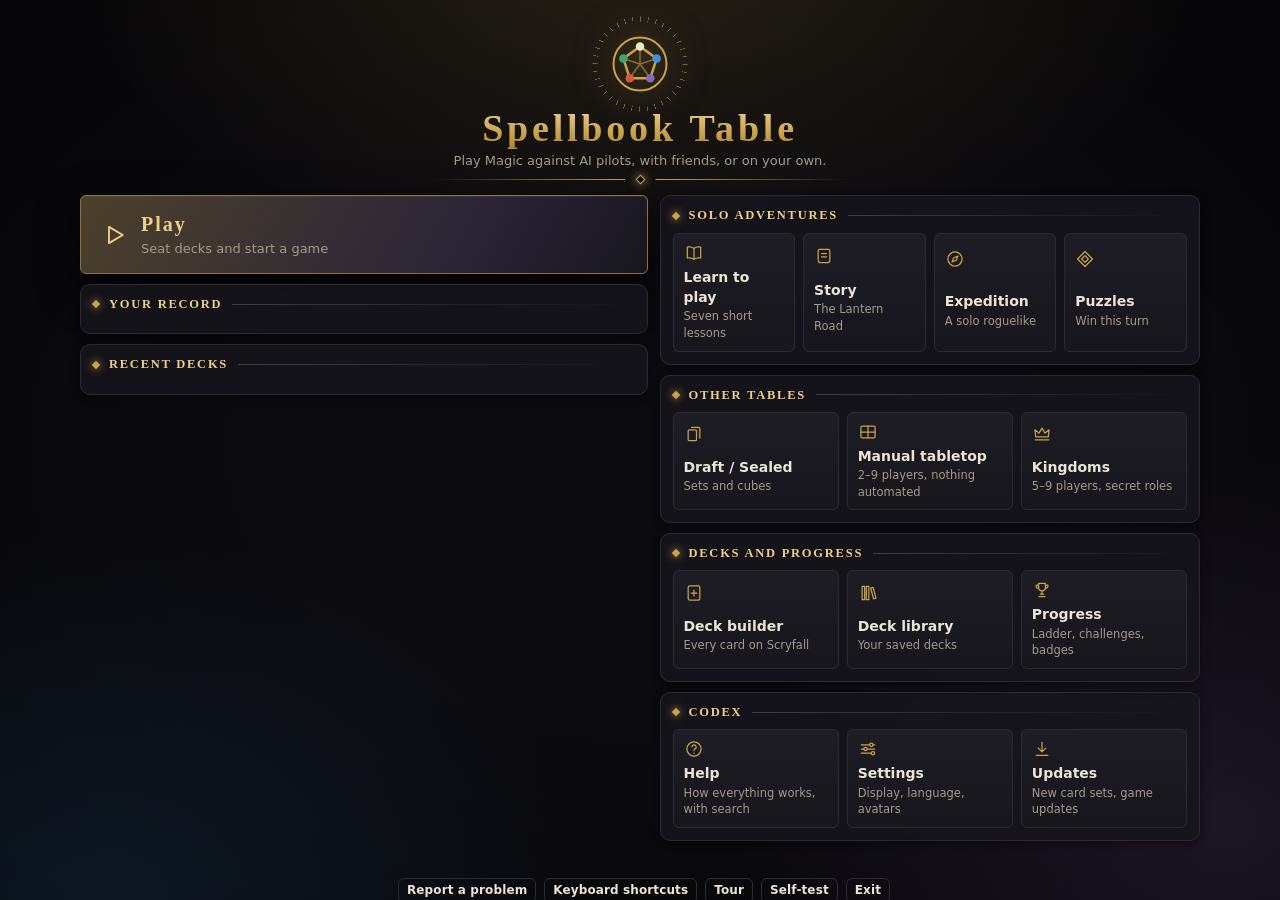
==== commit 72ad9733: "Round 8 item 495 (1.68.0): rename to Spellbook Table with a new icon Spellbook Table.exe built from " ====
--- a/public/index.html
+++ b/public/index.html
@@ -3,7 +3,7 @@
 <head>
   <meta charset="utf-8">
   <meta name="viewport" content="width=device-width, initial-scale=1, viewport-fit=cover">
-  <title>Commander Table</title>
+  <title>Spellbook Table</title>
   <link rel="icon" href="favicon.ico">
   <link rel="preload" href="fonts/inter.woff2" as="font" type="font/woff2" crossorigin>
   <link rel="preload" href="fonts/cinzel.woff2" as="font" type="font/woff2" crossorigin>
@@ -34,7 +34,7 @@
     <header class="topbar">
     <div class="brand">
       <svg viewBox="0 0 24 24" class="logo" aria-hidden="true"><circle cx="12" cy="12" r="10.6" fill="none" stroke="currentColor" stroke-width=".8"/><path d="M12 5l6.66 4.84-2.55 7.82H7.89L5.34 9.84z" fill="none" stroke="currentColor" stroke-width="1" stroke-linejoin="round"/><path d="M12 5v7M18.66 9.84 12 12M16.11 17.66 12 12M7.89 17.66 12 12M5.34 9.84 12 12" stroke="currentColor" stroke-width=".6" opacity=".6"/><circle class="pw" cx="12" cy="5" r="1.7"/><circle class="pu" cx="18.66" cy="9.84" r="1.7"/><circle class="pb" cx="16.11" cy="17.66" r="1.7"/><circle class="pr" cx="7.89" cy="17.66" r="1.7"/><circle class="pg" cx="5.34" cy="9.84" r="1.7"/></svg>
-      <span>Commander Table</span>
+      <span>Spellbook Table</span>
       <span class="tag">AI playtester</span>
       <span id="netChip" class="net-chip" role="status" hidden title="Scryfall can't be reached: saved cards, decks and pictures still work">Offline</span>
     </div>
@@ -165,7 +165,7 @@
     <div class="sm-inner">
       <header class="sm-title">
         <svg viewBox="0 0 24 24" class="sm-logo" aria-hidden="true"><circle cx="12" cy="12" r="10.6" fill="none" stroke="currentColor" stroke-width=".8"/><path d="M12 5l6.66 4.84-2.55 7.82H7.89L5.34 9.84z" fill="none" stroke="currentColor" stroke-width="1" stroke-linejoin="round"/><path d="M12 5v7M18.66 9.84 12 12M16.11 17.66 12 12M7.89 17.66 12 12M5.34 9.84 12 12" stroke="currentColor" stroke-width=".6" opacity=".6"/><circle class="pw" cx="12" cy="5" r="1.7"/><circle class="pu" cx="18.66" cy="9.84" r="1.7"/><circle class="pb" cx="16.11" cy="17.66" r="1.7"/><circle class="pr" cx="7.89" cy="17.66" r="1.7"/><circle class="pg" cx="5.34" cy="9.84" r="1.7"/></svg>
-        <h1>Commander Table</h1>
+        <h1>Spellbook Table</h1>
         <p class="muted" id="smTagline">Play Magic against AI pilots, with friends, or on your own.</p>
         <div class="orn" aria-hidden="true"><i></i></div>
       </header>
@@ -264,7 +264,7 @@
             <button class="btn ghost" id="btnPrecons" title="The official preconstructed Commander decks, from MTGJSON">Commander precons…</button>
             <button class="btn ghost" id="btnMeta" title="Real tournament decks from EDHTop16 and archetypes from the cEDH Decklist Database">Browse the cEDH meta…</button>
             <button class="btn ghost" id="btnChallenge" title="Share this table setup as a link or code, or open one">Challenge link…</button>
-            <button class="btn ghost" id="btnLoadReplay" title="Open a replay file saved from Commander Table">Load replay…</button>
+            <button class="btn ghost" id="btnLoadReplay" title="Open a replay file saved from Spellbook Table">Load replay…</button>
             </div>
           </span>
           <span class="menu">
@@ -443,7 +443,7 @@
       <div class="modal-head">
         <div>
           <h2>Invite players</h2>
-          <p class="muted">Send each friend the link for their seat. They open it in any browser (computer, tablet or phone) on the same Wi-Fi or network as this PC; nothing to install. The game starts right away, and each seat's decisions wait for its player. If someone doesn't answer within two minutes, the AI decides for them. If the link doesn't load, allow Commander Table through Windows Firewall on private networks.</p>
+          <p class="muted">Send each friend the link for their seat. They open it in any browser (computer, tablet or phone) on the same Wi-Fi or network as this PC; nothing to install. The game starts right away, and each seat's decisions wait for its player. If someone doesn't answer within two minutes, the AI decides for them. If the link doesn't load, allow Spellbook Table through Windows Firewall on private networks.</p>
         </div>
         <button class="btn ghost" id="btnInviteClose">Done</button>
       </div>
@@ -563,8 +563,11 @@
       <label class="disp-row">Theme
         <select id="dispTheme" class="input" data-seg="Theme"><option value="">Match the system</option><option value="dark">Dark</option><option value="light">Light</option></select></label>
       <label class="disp-row">Skin
-        <select id="dispSkin" class="input" data-seg="Skin"><option value="">Grimoire</option><option value="nightspire">Nightspire</option><option value="highkeep">Highkeep</option><option value="brass">Brass Meridian</option></select>
-        <span class="muted">(Grimoire is the standard look. Nightspire: gothic gold and night blue. Highkeep: carved gold and oak. Brass Meridian: brass, gears and verdigris. Skins are dark; the Theme setting applies to Grimoire.)</span></label>
+        <select id="dispSkin" class="input" data-seg="Skin"><option value="">Grimoire</option><option value="nightspire">Nightspire</option><option value="highkeep">Highkeep</option><option value="brass">Brass Meridian</option><option value="vellum">Vellum night</option><option value="plain">Plain</option><option value="random">Random each game</option></select>
+        <span class="muted">(saved on this device. Grimoire is the standard look. Nightspire: gothic gold and night blue. Highkeep: carved gold and oak. Brass Meridian: brass, gears and verdigris. Vellum night: dim and warm, little blue light. Plain: flat and fastest on slow computers. Nightspire, Highkeep and Brass Meridian follow the Theme setting; the others are dark. Hover a choice to try it; Shift+K or ☀ steps through them all.)</span></label>
+      <label class="disp-row">Start menu skin
+        <select id="dispMenuSkin" class="input"><option value="">Same as the table</option><option value="grimoire">Grimoire</option><option value="nightspire">Nightspire</option><option value="highkeep">Highkeep</option><option value="brass">Brass Meridian</option><option value="vellum">Vellum night</option><option value="plain">Plain</option></select></label>
+      <label class="disp-row"><input type="checkbox" id="dispSeason" checked> Seasonal touches <span class="muted">(frost in late December, embers at the end of October, on every skin)</span></label>
       <label class="disp-row">Card size on the table <input type="range" id="dispCard" min="70" max="150" step="10" value="100"> <span id="dispCardSay" class="muted mono">100%</span></label>
       <label class="disp-row">Card preview
         <select id="dispPreview" class="input"><option value="pointer">Beside the pointer</option><option value="dock">Docked in the bottom right corner</option><option value="off">Off (right-click a card for its details)</option></select></label>
@@ -595,7 +598,7 @@
     <div class="modal-card results-card display-card">
       <h2>Updates</h2>
       <p>This version: <b id="updVersion">…</b></p>
-      <p class="muted">Paste the address of a .zip with a newer Commander Table (for example a GitHub release download link). Nothing is checked or installed automatically; only use an address you trust, because its files replace the game's code. Your data folder (decks, history, settings) is never touched, and every replaced file is backed up to data\update first.</p>
+      <p class="muted">Paste the address of a .zip with a newer Spellbook Table (for example a GitHub release download link). Nothing is checked or installed automatically; only use an address you trust, because its files replace the game's code. Your data folder (decks, history, settings) is never touched, and every replaced file is backed up to data\update first.</p>
       <input id="updUrl" aria-label="Update address" class="input" placeholder="https://github.com/…/releases/latest/download/Commander-Table.zip" autocomplete="off" spellcheck="false">
       <p id="updStatus" class="muted"></p>
       <h3>Card sets</h3>
@@ -655,7 +658,7 @@
   <div id="challengeModal" class="modal" hidden>
     <div class="modal-card results-card display-card">
       <h2>Challenge links</h2>
-      <p class="muted">A challenge is this table's setup (format, match length, each seat's name, style, bracket and deck) packed into a link or a code. Nothing is stored online: everything is in the text. Anyone running Commander Table can open the link on their PC, or paste the code here.</p>
+      <p class="muted">A challenge is this table's setup (format, match length, each seat's name, style, bracket and deck) packed into a link or a code. Nothing is stored online: everything is in the text. Anyone running Spellbook Table can open the link on their PC, or paste the code here.</p>
       <div class="disp-row disp-block"><button class="btn primary" id="btnChallengeMake">Make a challenge from this table</button></div>
       <label class="disp-row disp-block">Link <input id="challengeLink" class="input" readonly style="width:100%"></label>
       <label class="disp-row disp-block">Code <textarea id="challengeCode" class="input" rows="3" style="width:100%" spellcheck="false" placeholder="Paste a challenge code or link here, then click Open"></textarea></label>
@@ -771,8 +774,8 @@
 
   <div id="exitModal" class="modal" hidden>
     <div class="modal-card results-card">
-      <h2>Exit Commander Table?</h2>
-      <p class="muted">This stops the current game and shuts down Commander Table. To play again later, open Commander Table (or run start.bat).</p>
+      <h2>Exit Spellbook Table?</h2>
+      <p class="muted">This stops the current game and shuts down Spellbook Table. To play again later, open Spellbook Table (or run start.bat).</p>
       <div class="modal-foot">
         <button class="btn ghost" id="btnExitCancel">Keep playing</button>
         <button class="btn primary big danger" id="btnExitConfirm">Exit</button>
@@ -781,8 +784,8 @@
   </div>
 
   <div id="goodbye" class="goodbye" hidden>
-    <h1>Commander Table has shut down</h1>
-    <p class="muted" id="goodbyeMsg">To play again, open Commander Table (or run start.bat).</p>
+    <h1>Spellbook Table has shut down</h1>
+    <p class="muted" id="goodbyeMsg">To play again, open Spellbook Table (or run start.bat).</p>
   </div>
 
   <footer class="credit" aria-label="Credits">Card images and data © Wizards of the Coast, provided by Scryfall. Comprehensive Rules © Wizards of the Coast. This fan-made tool isn't affiliated with or endorsed by Wizards of the Coast.</footer>
--- a/public/css/style.css
+++ b/public/css/style.css
@@ -1,5 +1,5 @@
 /* =========================================================================================
-   Commander Table: the Grimoire design system.
+   Spellbook Table: the Grimoire design system.
    Tokens first (color, type, space, radius, shadow, motion), then the screens. Every screen
    draws from these; a new component should need no new color.
    Fonts are bundled (public/fonts, SIL Open Font License): Cinzel for titles, Inter for
--- a/public/css/skins.css
+++ b/public/css/skins.css
@@ -3,7 +3,7 @@
    and the Grimoire look in style.css stays as it is. A skin is a dark look: main.js keeps data-theme="dark"
    while one is on. Each skin sets the Grimoire tokens plus its own --sk-* values; the shared rules below
    draw the frames, buttons and portrait rings from those values.
-   Textures: ambientCG (CC0). Frames, rings, plates, gear: drawn for Commander Table (design/skins/tools/make-assets.mjs).
+   Textures: ambientCG (CC0). Frames, rings, plates, gear: drawn for Spellbook Table (design/skins/tools/make-assets.mjs).
    Fonts: SIL Open Font License, licence texts in public/skins/fonts.
    ========================================================================================= */
 @font-face { font-family: "Cinzel Decorative"; src: url("../skins/fonts/cinzel-decorative-700.woff2") format("woff2"); font-weight: 700; font-display: swap; }
@@ -69,6 +69,28 @@
   --sk-mark: url("../skins/frames/bm-gear.svg");
 }
 
+/* ================================================================ item 433: a swatch on each Skin button in Display */
+:root {
+  --sw-grimoire: linear-gradient(135deg, #0b0a0e 50%, #c9a24b 50%);
+  --sw-nightspire: linear-gradient(135deg, #0b1226 50%, #cfa54e 50% 75%, #b8293f 75%);
+  --sw-highkeep: linear-gradient(135deg, #0d1532 50%, #d8a945 50% 75%, #a92a1f 75%);
+  --sw-brass: linear-gradient(135deg, #0f1c1b 50%, #c9a052 50% 75%, #5ce2ef 75%);
+  --sw-vellum: linear-gradient(135deg, #1c1813 50%, #b89060 50%);
+  --sw-plain: linear-gradient(135deg, #17161d 50%, #6d6878 50%);
+  --sw-random: conic-gradient(#cfa54e 0 25%, #a92a1f 0 50%, #5ce2ef 0 75%, #b89060 0);
+}
+#dispSkin + .seg .seg-b::before, #dispMenuSkin option::before { content: ""; display: inline-block; flex: none; width: 12px; height: 12px; margin-right: 6px; border-radius: 3px; background: var(--sw, none); box-shadow: inset 0 0 0 1px color-mix(in srgb, var(--text) 30%, transparent); }
+#dispSkin + .seg .seg-b[data-v=""] { --sw: var(--sw-grimoire); }
+#dispSkin + .seg .seg-b[data-v="nightspire"] { --sw: var(--sw-nightspire); }
+#dispSkin + .seg .seg-b[data-v="highkeep"] { --sw: var(--sw-highkeep); }
+#dispSkin + .seg .seg-b[data-v="brass"] { --sw: var(--sw-brass); }
+#dispSkin + .seg .seg-b[data-v="vellum"] { --sw: var(--sw-vellum); }
+#dispSkin + .seg .seg-b[data-v="plain"] { --sw: var(--sw-plain); }
+#dispSkin + .seg .seg-b[data-v="random"] { --sw: var(--sw-random); }
+
+/* the friend page's Skin choice sits in the top bar at its own width (item 483) */
+#friendSkin { width: auto; flex: none; padding: 4px 6px; }
+
 /* ================================================================ shared skin rules */
 :root[data-skin] body { background: var(--sk-page); }
 :root[data-skin] .start-menu { background: var(--sk-page); }
@@ -107,7 +129,7 @@
 :root[data-skin] .life small { font-family: var(--sk-label); color: var(--muted); text-shadow: none; }
 
 /* phase track */
-:root[data-skin] .phase-track { background: rgba(0, 0, 0, .42); border-color: var(--sk-metal-lo); }
+:root[data-skin] .phase-track { background: var(--sk-well); border-color: var(--sk-metal-lo); }
 :root[data-skin] .phase-track .ph { font-family: var(--sk-label); letter-spacing: .05em; }
 :root[data-skin] .phase-track .ph.on { background: var(--sk-on); color: var(--sk-on-ink); box-shadow: 0 0 12px -2px var(--sk-glow); }
 
@@ -132,7 +154,7 @@
 /* start menu */
 :root[data-skin] .sm-title h1 { font-family: var(--sk-title); }
 :root[data-skin] .sm-title::before { background: var(--sk-mark) center / contain no-repeat; -webkit-mask: none; mask: none; border-radius: 0; opacity: .7; }
-:root[data-skin] .sm-btn { background: linear-gradient(rgba(255, 255, 255, .04), rgba(0, 0, 0, .25)); border-color: color-mix(in srgb, var(--sk-metal) 26%, transparent); }
+:root[data-skin] .sm-btn { background: linear-gradient(rgba(255, 255, 255, .04), var(--sk-well)); border-color: color-mix(in srgb, var(--sk-metal) 26%, transparent); }
 :root[data-skin] .sm-btn:hover, :root[data-skin] .sm-btn:focus-visible { border-color: var(--sk-metal); box-shadow: 0 8px 24px -12px var(--sk-glow); background: linear-gradient(color-mix(in srgb, var(--sk-metal) 12%, transparent), rgba(0, 0, 0, .25)); }
 :root[data-skin] .sm-btn .ico { color: var(--sk-metal); }
 :root[data-skin] .sm-main { background: linear-gradient(120deg, color-mix(in srgb, var(--sk-metal) 22%, var(--panel)), var(--panel) 75%); border-color: var(--sk-metal); }
@@ -149,9 +171,9 @@
 :root[data-skin="highkeep"] .brand { background: linear-gradient(#fff4c4, #e2b24c 55%, #8a5d14); -webkit-background-clip: text; background-clip: text; color: transparent; filter: drop-shadow(0 1px 0 #000); }
 
 /* Brass Meridian: life on a brass plate, gears that turn behind the active player's portrait */
-:root[data-skin="brass"] .life { border-style: solid; border-color: transparent; border-image: url("../skins/frames/bm-plate.svg") 0 30 fill / 0 12px stretch; border-width: 0 12px; border-radius: 0; color: #241706; text-shadow: 0 1px 0 rgba(255, 255, 255, .35); box-shadow: none; padding-inline: 4px; }
+:root[data-skin="brass"] .life { border-style: solid; border-color: transparent; border-image: url("../skins/frames/bm-lifeplate.svg") 0 30 fill / 0 12px stretch; border-width: 0 12px; border-radius: 0; color: #241706; text-shadow: 0 1px 0 rgba(255, 255, 255, .35); box-shadow: none; padding-inline: 4px; }
 :root[data-skin="brass"] .life small { color: #5a3d14; }
-:root[data-skin="brass"] .life.low { color: #8a1a10; }
+:root[data-skin="brass"] .life.low { color: #6e1208; }
 :root[data-skin="brass"] .board .avatar::before { -webkit-mask: radial-gradient(circle, transparent 0 65%, #000 66%); mask: radial-gradient(circle, transparent 0 65%, #000 66%); }
 :root[data-skin="brass"] .board.active .avatar::before { animation: skGear 14s linear infinite; filter: drop-shadow(0 0 6px var(--sk-glow)); }
 :root[data-skin="brass"] .sm-title::before { animation: skGear 40s linear infinite; }
@@ -160,5 +182,214 @@
 :root[data-skin="brass"] body.calm .sm-title::before, :root[data-skin="brass"] body.less-motion .sm-title::before { animation: none; }
 @media (prefers-reduced-motion: reduce) { :root[data-skin="brass"] .board.active .avatar::before, :root[data-skin="brass"] .sm-title::before { animation: none; } }
 
+/* ================================================================ items 395-414: the rest of the table */
+:root[data-skin="nightspire"] { --sk-lane-c: rgba(64, 110, 220, .13); --sk-lane-o: rgba(140, 90, 200, .13); --sk-lane-l: rgba(207, 165, 78, .1); }
+:root[data-skin="highkeep"] { --sk-lane-c: rgba(70, 100, 190, .2); --sk-lane-o: rgba(170, 45, 32, .15); --sk-lane-l: rgba(130, 86, 34, .24); }
+:root[data-skin="brass"] { --sk-lane-c: rgba(60, 160, 140, .15); --sk-lane-o: rgba(92, 226, 239, .08); --sk-lane-l: rgba(196, 112, 60, .17); }
+:root[data-skin] .row.creatures:not(:empty) { background: radial-gradient(ellipse at 50% 0, var(--sk-lane-c), transparent 75%), rgba(0, 0, 0, .18); box-shadow: inset 0 0 0 1px color-mix(in srgb, var(--sk-metal) 14%, transparent); }
+:root[data-skin] .row.others:not(:empty) { background: radial-gradient(ellipse at 50% 0, var(--sk-lane-o), transparent 75%), rgba(0, 0, 0, .18); box-shadow: inset 0 0 0 1px color-mix(in srgb, var(--sk-metal) 14%, transparent); }
+:root[data-skin] .row.lands:not(:empty) { background: linear-gradient(180deg, var(--sk-lane-l), rgba(0, 0, 0, .22)); box-shadow: inset 0 0 0 1px color-mix(in srgb, var(--sk-metal) 14%, transparent); }
+:root[data-skin] .row:not(:empty)::before { font-family: var(--sk-label); font-weight: 400; color: color-mix(in srgb, var(--sk-metal) 70%, var(--muted)); }
+:root[data-skin] .handbar { border-top-color: var(--sk-metal-lo); }
+:root[data-skin] .handrow { background: linear-gradient(180deg, rgba(0, 0, 0, .32), rgba(0, 0, 0, .5)); border-top-color: var(--sk-metal-lo); }
+:root[data-skin] .handrow .back { box-shadow: 0 0 0 1px color-mix(in srgb, var(--sk-metal) 55%, transparent); }
+:root[data-skin] .cmdzone { background: linear-gradient(180deg, color-mix(in srgb, var(--sk-metal) 15%, transparent), color-mix(in srgb, var(--sk-metal) 3%, transparent) 70%); border-right-color: color-mix(in srgb, var(--sk-metal) 32%, transparent); }
+:root[data-skin] .cmdzone .zlabel { color: var(--gold-hi); }
+:root[data-skin] .piles { background: var(--sk-well); border-left-color: var(--sk-metal-lo); }
+:root[data-skin] .pile { border-color: color-mix(in srgb, var(--sk-metal) 55%, transparent); background: var(--deep); box-shadow: 0 2px 6px rgba(0, 0, 0, .5); }
+:root[data-skin] .pile b { font-family: var(--sk-title); color: var(--gold-hi); }
+:root[data-skin] .pile small { font-family: var(--sk-label); }
+:root[data-skin] .mana .pip { color: var(--gold-hi); }
+:root[data-skin] .mana .pip img { filter: drop-shadow(0 0 2px color-mix(in srgb, var(--sk-glow) 60%, transparent)); }
+/* panels that float over the table */
+:root[data-skin] .preview, :root[data-skin] .cd-panel, :root[data-skin] .kw-tooltip, :root[data-skin] .stack-panel, :root[data-skin] .notice, :root[data-skin] .combo-banner {
+  background: var(--sk-panel); border-color: color-mix(in srgb, var(--sk-metal) 60%, transparent); color: var(--text);
+}
+:root[data-skin] .preview h3, :root[data-skin] .cd-panel h3, :root[data-skin] .kw-tooltip b { font-family: var(--sk-label); color: var(--gold-hi); }
+:root[data-skin] .preview .sec, :root[data-skin] .life-pop td { border-color: color-mix(in srgb, var(--sk-metal) 25%, transparent); }
+:root[data-skin] .notice { border-left-color: var(--sk-metal); }
+:root[data-skin] .action-bar { background: var(--sk-panel); border-color: color-mix(in srgb, var(--good) 55%, var(--sk-metal)); }
+:root[data-skin] .turn-banner { font-family: var(--sk-title); border-color: color-mix(in srgb, var(--sk-metal) 70%, var(--pc)); }
+:root[data-skin] .combo-banner b, :root[data-skin] .elim { font-family: var(--sk-title); }
+:root[data-skin] .elim.winner { color: var(--gold-hi); }
+:root[data-skin] .combat-svg path { filter: drop-shadow(0 0 5px currentColor) drop-shadow(0 0 3px var(--sk-glow)) drop-shadow(0 0 2px #000); }
+:root[data-skin] .board.you .pname::after { background: var(--sk-on); color: var(--sk-on-ink); font-family: var(--sk-label); font-weight: 400; }
+:root[data-skin] #btnStep, :root[data-skin] #btnPlay { font-family: var(--sk-label); letter-spacing: .05em; }
+:root[data-skin] .tabs { border-bottom-color: var(--sk-metal-lo); }
+:root[data-skin] .tabs button { font-family: var(--sk-label); letter-spacing: .08em; }
+:root[data-skin] .tabs button.active { color: var(--gold-hi); border-bottom-color: var(--sk-metal); background: linear-gradient(0deg, color-mix(in srgb, var(--sk-metal) 12%, transparent), transparent); }
+
+/* ================================================================ items 415-432: forms and windows */
+:root[data-skin] .input, :root[data-skin] select, :root[data-skin] .sbracket, :root[data-skin] .seat select, :root[data-skin] textarea {
+  background: var(--sk-well); border-color: color-mix(in srgb, var(--sk-metal) 34%, var(--line)); color: var(--text);
+}
+:root[data-skin] .input:focus, :root[data-skin] select:focus, :root[data-skin] textarea:focus { border-color: var(--sk-metal); box-shadow: 0 0 0 3px color-mix(in srgb, var(--sk-glow) 25%, transparent); }
+:root[data-skin] input[type=checkbox], :root[data-skin] input[type=radio] { accent-color: var(--sk-metal); }
+:root[data-skin] .switch input[type=checkbox] { background: var(--sk-well); border-color: var(--sk-metal-lo); }
+:root[data-skin] .switch input[type=checkbox]:checked { background: var(--sk-on); border-color: var(--sk-metal); }
+:root[data-skin] .switch input[type=checkbox]:checked::before { background: var(--gold-hi); box-shadow: 0 0 6px var(--sk-glow); }
+:root[data-skin] input[type=range]::-webkit-slider-runnable-track { background: linear-gradient(90deg, var(--sk-metal), var(--sk-metal-lo)); }
+:root[data-skin] input[type=range]::-moz-range-track { background: var(--sk-metal-lo); }
+:root[data-skin] input[type=range]::-moz-range-progress { background: var(--sk-metal); }
+:root[data-skin] input[type=range]::-webkit-slider-thumb { background: radial-gradient(circle at 35% 30%, var(--gold-hi), var(--sk-metal) 60%, var(--sk-metal-lo)); border-color: #000; box-shadow: 0 0 6px color-mix(in srgb, var(--sk-glow) 60%, transparent); }
+:root[data-skin] input[type=range]::-moz-range-thumb { background: radial-gradient(circle at 35% 30%, var(--gold-hi), var(--sk-metal) 60%, var(--sk-metal-lo)); border-color: #000; }
+:root[data-skin] .seg { background: var(--sk-well); border-color: var(--sk-metal-lo); }
+:root[data-skin] .seg > label:has(input:checked), :root[data-skin] .seg-b[aria-checked="true"] { background: var(--sk-on); color: var(--sk-on-ink); box-shadow: inset 0 0 0 1px var(--sk-metal); }
+:root[data-skin] .modal-x { background: var(--sk-well); border: 1px solid var(--sk-metal); color: var(--gold-hi); }
+:root[data-skin] .modal-x:hover { box-shadow: 0 0 12px -2px var(--sk-glow); }
+:root[data-skin], :root[data-skin] * { scrollbar-color: var(--sk-metal-lo) transparent; }
+:root[data-skin] .seat { border-color: color-mix(in srgb, var(--sk-metal) 34%, var(--line)); box-shadow: inset 0 1px 0 color-mix(in srgb, var(--sk-metal) 20%, transparent); }
+:root[data-skin] .standing { background: var(--sk-well); box-shadow: inset 0 0 0 1px color-mix(in srgb, var(--sk-metal) 22%, transparent); }
+:root[data-skin] .standing .place { font-family: var(--sk-title); color: var(--gold-hi); }
+:root[data-skin] .modal-card h3 { font-family: var(--sk-label); color: color-mix(in srgb, var(--gold-hi) 85%, var(--text)); font-weight: 400; letter-spacing: .05em; }
+:root[data-skin] .badge { border-color: color-mix(in srgb, var(--sk-metal) 30%, var(--line)); background: var(--sk-well); }
+:root[data-skin] .badge.got { border-color: var(--sk-metal); box-shadow: 0 0 14px -6px var(--sk-glow); }
+:root[data-skin] .role-chip { font-family: var(--sk-label); box-shadow: inset 0 0 0 1px color-mix(in srgb, var(--sk-metal) 45%, transparent); }
+:root[data-skin] .tabletop { background: var(--sk-page); }
+:root[data-skin] .mt-bar b { font-family: var(--sk-title); color: var(--gold-hi); }
+:root[data-skin] .coach, :root[data-skin] .tour-box, :root[data-skin] .coach-tip { background: var(--sk-panel); border-color: var(--sk-metal); color: var(--text); }
+:root[data-skin] .coach-head, :root[data-skin] .tour-box b { font-family: var(--sk-label); color: var(--gold-hi); }
+:root[data-skin] .tour-ring { border-color: var(--sk-metal); }
+:root[data-skin] .goodbye { background: var(--sk-page); }
+:root[data-skin] .goodbye h1, :root[data-skin] .pass-modal h2 { font-family: var(--sk-title); color: var(--gold-hi); }
+
+/* ================================================================ items 443-460: polish */
+:root[data-skin="nightspire"] { --sk-divider: url("../skins/frames/ns-divider.svg"); }
+:root[data-skin="highkeep"] { --sk-divider: url("../skins/frames/hk-divider.svg"); --sk-mark: url("../skins/frames/hk-crest.svg"); }
+:root[data-skin="brass"] { --sk-divider: url("../skins/frames/bm-divider.svg"); --sk-ring: url("../skins/frames/bm-gear-ring.svg"); --sk-ring-out: -10px; }
+:root[data-skin="brass"] .board .avatar::before { -webkit-mask: none; mask: none; }
+:root[data-skin="highkeep"] .sm-title::before { animation: none; opacity: .9; }
+:root[data-skin] .sm-title::after { content: ""; display: block; width: 240px; max-width: 80%; height: 16px; margin: 10px auto 0; background: var(--sk-divider, none) center / contain no-repeat; }
+:root[data-skin="highkeep"] .modal-card h2 { width: fit-content; padding: 6px 4px; border-style: solid; border-color: transparent; border-image: url("../skins/frames/hk-plaque.svg") 0 60 fill / 0 30px stretch; border-width: 0 30px; color: #ffe9a8; text-shadow: 0 1px 0 #000; }
+:root[data-skin="nightspire"] .board.active { border-image-source: url("../skins/frames/ns-frame-lit.svg"); }
+:root[data-skin="brass"] .btn:not(.primary):not(.ghost) { padding-inline: 16px;
+  background: radial-gradient(circle at 7px 50%, #f3dc9c 0 1.4px, #6e4c18 2px, transparent 2.6px), radial-gradient(circle at calc(100% - 7px) 50%, #f3dc9c 0 1.4px, #6e4c18 2px, transparent 2.6px), linear-gradient(color-mix(in srgb, var(--panel-2) 92%, #fff 8%), var(--panel)); }
+@keyframes skAether { 0%, 100% { box-shadow: 0 0 0 1px var(--pc), 0 0 26px -6px var(--pc), 0 0 16px -8px #5ce2ef; } 50% { box-shadow: 0 0 0 1px var(--pc), 0 0 26px -6px var(--pc), 0 0 34px -4px #5ce2ef; } }
+:root[data-skin="brass"] .board.active { animation: skAether 4s ease-in-out infinite; }
+:root[data-skin] .btn:hover:not(:disabled), :root[data-skin] .sm-btn:hover { box-shadow: 0 0 14px -4px var(--sk-glow); }
+:root[data-skin] .card.pickable { box-shadow: 0 0 0 2px var(--good), 0 0 0 4px color-mix(in srgb, var(--sk-glow) 45%, transparent), 0 0 16px var(--good); }
+:root[data-skin] .standing .avatar { position: relative; }
+:root[data-skin] .standing .avatar::before { content: ""; position: absolute; inset: var(--sk-ring-out); background: var(--sk-ring) center / contain no-repeat; pointer-events: none; }
+/* board backgrounds from Display, in the skin's materials */
+:root[data-skin] body[data-bg="felt"] .board { background: radial-gradient(ellipse at 50% 40%, rgba(255, 255, 255, .06), transparent 70%), linear-gradient(color-mix(in srgb, #1f5a3a 70%, var(--panel)), color-mix(in srgb, #143d27 70%, var(--panel))); }
+:root[data-skin] body[data-bg="wood"] .board { background: linear-gradient(rgba(40, 22, 8, .55), rgba(20, 10, 4, .72)), url("../skins/textures/wood094.jpg") center / 420px #2a1a0d; }
+:root[data-skin] body[data-bg="stone"] .board { background: linear-gradient(rgba(20, 22, 28, .6), rgba(10, 12, 16, .76)), url("../skins/textures/rock031.jpg") center / 360px #22242a; }
+:root[data-skin] body[data-bg="plain"] .board { background: var(--panel); }
+/* text sits on darker ground than the decoration around it */
+:root[data-skin] .sidebar .log, :root[data-skin] .preview .ptext, :root[data-skin] .action-bar .ab-text { background: var(--sk-read); border-radius: 4px; }
+:root[data-skin] .board .card:not(.attacking):not(.blocking):not(.pickable):not(.chosen):not(.aimed):not(:hover) { box-shadow: 0 0 0 1px color-mix(in srgb, var(--sk-metal) 60%, #000), 0 3px 8px rgba(0, 0, 0, .5); }
+:root[data-skin] .card.commander { outline: 2px solid var(--sk-metal); outline-offset: 2px; }
+:root[data-skin] .board .card.commander::before { content: ""; position: absolute; top: -11px; left: 50%; width: 16px; height: 16px; transform: translateX(-50%); z-index: 3; pointer-events: none;
+  background: var(--gold-hi); -webkit-mask: url("../skins/icons/crown.svg") center / contain no-repeat; mask: url("../skins/icons/crown.svg") center / contain no-repeat; filter: drop-shadow(0 1px 1px #000); }
+:root[data-skin] .board::before { height: 3px; opacity: 1; background: linear-gradient(90deg, transparent, var(--pc) 12%, var(--pc) 88%, transparent); box-shadow: 0 0 10px var(--pc); }
+/* zone and phase icons (game-icons.net, CC BY 3.0; credited in Help) */
+:root[data-skin] .pile small::before, :root[data-skin] .cmdzone .zlabel::before, :root[data-skin] .phase-track .ph.on::before {
+  content: ""; display: inline-block; width: 1.1em; height: 1.1em; margin-right: 3px; vertical-align: -.2em; background: currentColor;
+  -webkit-mask: var(--sk-icon) center / contain no-repeat; mask: var(--sk-icon) center / contain no-repeat; }
+:root[data-skin] .pile small::before { display: block; margin: 0 auto 1px; width: 12px; height: 12px; }
+:root[data-skin] .pile.lib { --sk-icon: url("../skins/icons/book-cover.svg"); }
+:root[data-skin] .pile.gy { --sk-icon: url("../skins/icons/tombstone.svg"); }
+:root[data-skin] .pile.ex { --sk-icon: url("../skins/icons/portal.svg"); }
+:root[data-skin] .cmdzone .zlabel { --sk-icon: url("../skins/icons/crown.svg"); }
+:root[data-skin] .phase-track .ph.on { --sk-icon: url("../skins/icons/hourglass.svg"); }
+
+/* ================================================================ items 465-466: switching and hidden windows */
+@keyframes skFade { from { opacity: .7; } to { opacity: 0; } }
+:root.skin-switch body::after { content: ""; position: fixed; inset: 0; z-index: var(--z-tip); pointer-events: none; background: var(--bg); animation: skFade .45s ease-out forwards; }
+:root.tab-hidden *, :root.tab-hidden *::before, :root.tab-hidden *::after { animation-play-state: paused !important; }
+:root[data-skin] body.less-motion .board.active, :root[data-skin] body.calm .board.active { animation: none; }
+@media (prefers-reduced-motion: reduce) { :root[data-skin] .board.active, :root.skin-switch body::after { animation: none; } :root.skin-switch body::after { display: none; } }
+
+/* ================================================================ items 467-475: reading and access */
+:root[data-skin] { --sk-well: rgba(0, 0, 0, .38); --sk-read: rgba(0, 0, 0, .22); }
+:root[data-skin] body.big { --sk-fw: 9px; --sk-fw-big: 13px; }
+:root[data-skin] body.readable .board, :root[data-skin] body.readable .modal-card, :root[data-skin] body.readable .sm-panel { border-image: none; border-width: 2px; border-color: color-mix(in srgb, var(--sk-metal) 70%, transparent); border-radius: var(--r-lg); }
+:root[data-skin] :focus-visible { outline-color: var(--focus); }
+:root[data-skin] .btn.primary:focus-visible { outline: 2px solid var(--focus); outline-offset: 3px; }
+:root[data-skin] body.cb .board .avatar::after { z-index: 2; }
+
+/* ================================================================ items 476-481: screens and printing */
+@media (max-width: 700px) { :root[data-skin] { --sk-fw: 8px; --sk-fw-big: 10px; } :root[data-skin] .btn.primary:not(.danger) { --sk-go-w: 0 10px; } }
+:root[data-skin] .table[data-n="5"], :root[data-skin] .table[data-n="6"] { --sk-fw: 10px; }
+:root[data-skin] .table[data-n="7"], :root[data-skin] .table[data-n="8"], :root[data-skin] .table[data-n="9"] { --sk-fw: 7px; }
+@media print {
+  :root[data-skin] body, :root[data-skin] .start-menu { background: #fff; }
+  :root[data-skin] .board, :root[data-skin] .modal-card, :root[data-skin] .sm-panel { border-image: none; border: 1px solid #bbb; background: #fff; box-shadow: none; }
+  :root[data-skin] .sm-title::before, :root[data-skin] .sm-title::after, :root[data-skin] .board .avatar::before { display: none; }
+}
+
+/* ================================================================ item 485: light versions (Theme → Light) */
+:root[data-skin="nightspire"][data-theme="light"] {
+  --bg: #efeae0; --felt: #e6e0d2; --panel: #f8f5ee; --panel-2: #efe9dc; --line: #d6cdb8; --line-2: #b9ab88; --deep: #e4ddcc; --subbar: #f1ece1; --board-bg: rgba(250, 247, 240, .9); --overlay: rgba(250, 247, 240, .97);
+  --hover: #e8e0cc; --hover-line: #8a6a1c; --text: #1c1a2a; --muted: #5b5670; --accent: #8a6a1c; --accent-2: #6b5012; --gold-hi: #6b5012; --on-accent: #fff8e8; --focus: #2a5aa8;
+  --topbar: linear-gradient(#fbf8f1, #efe9dc);
+  --table-bg: linear-gradient(rgba(246, 242, 232, .9), rgba(234, 228, 214, .94)), url("../skins/textures/marble023.jpg") center / 420px;
+  --sk-metal: #a8822e; --sk-metal-lo: #c9b27a; --sk-glow: #6f9fe0; --sk-on-ink: #fff4f5;
+  --sk-page: linear-gradient(rgba(246, 242, 232, .9), rgba(234, 228, 214, .94)), url("../skins/textures/marble023.jpg") center / 420px #efeae0;
+  --sk-panel: linear-gradient(rgba(252, 250, 245, .94), rgba(244, 239, 229, .96)), url("../skins/textures/marble023.jpg") center / 360px #f8f5ee;
+  --sk-life-bg: rgba(255, 255, 255, .7); --sk-well: rgba(255, 255, 255, .6); --sk-read: rgba(255, 255, 255, .5); --sk-frame-glow: 0 10px 24px rgba(60, 50, 20, .18);
+}
+:root[data-skin="highkeep"][data-theme="light"] {
+  --bg: #efe3c8; --felt: #e6d8b8; --panel: #f9f1de; --panel-2: #f0e5cb; --line: #d8c59c; --line-2: #b89c62; --deep: #e7d9b8; --subbar: #f3e9d3; --board-bg: rgba(250, 243, 226, .9); --overlay: rgba(250, 243, 226, .97);
+  --hover: #ead9b4; --hover-line: #7a5412; --text: #24190c; --muted: #66563c; --accent: #8a5e12; --accent-2: #6e4808; --gold-hi: #6e4808; --on-accent: #fff6dc; --focus: #1f5fa8;
+  --topbar: linear-gradient(rgba(252, 246, 232, .92), rgba(240, 228, 200, .95)), url("../skins/textures/wood094.jpg") center / 380px;
+  --table-bg: linear-gradient(rgba(244, 232, 205, .86), rgba(232, 216, 182, .9)), url("../skins/textures/wood094.jpg") center / 520px;
+  --sk-metal: #b0802a; --sk-metal-lo: #cfb27a; --sk-glow: #3d8fe0;
+  --sk-page: linear-gradient(rgba(244, 232, 205, .86), rgba(232, 216, 182, .9)), url("../skins/textures/wood094.jpg") center / 520px #efe3c8;
+  --sk-panel: linear-gradient(rgba(252, 247, 234, .94), rgba(243, 233, 210, .96)), url("../skins/textures/leather037.jpg") center / 300px #f9f1de;
+  --sk-life-bg: linear-gradient(#fffaf0, #f1e4c6); --sk-well: rgba(255, 255, 255, .6); --sk-read: rgba(255, 255, 255, .5); --sk-frame-glow: 0 10px 24px rgba(70, 50, 10, .2);
+}
+:root[data-skin="brass"][data-theme="light"] {
+  --bg: #e9e6dc; --felt: #dfdccf; --panel: #f6f3ea; --panel-2: #ece7da; --line: #cfc7b0; --line-2: #ad9c72; --deep: #e1dccd; --subbar: #efebe1; --board-bg: rgba(247, 244, 236, .9); --overlay: rgba(247, 244, 236, .97);
+  --hover: #e4dcc6; --hover-line: #7d5a1e; --text: #1d211f; --muted: #56605a; --accent: #8a6420; --accent-2: #6d4c14; --gold-hi: #6d4c14; --on-accent: #fff8e6; --focus: #127f8c;
+  --topbar: linear-gradient(rgba(250, 248, 242, .92), rgba(236, 231, 218, .95)), url("../skins/textures/metal009.jpg") center / 320px;
+  --table-bg: linear-gradient(rgba(240, 237, 228, .88), rgba(226, 221, 206, .92)), url("../skins/textures/metal009.jpg") center / 420px;
+  --sk-metal: #a8823a; --sk-metal-lo: #cbb382; --sk-glow: #1aa5b8;
+  --sk-page: linear-gradient(rgba(240, 237, 228, .88), rgba(226, 221, 206, .92)), url("../skins/textures/metal009.jpg") center / 420px #e9e6dc;
+  --sk-panel: linear-gradient(rgba(250, 248, 242, .94), rgba(240, 236, 226, .96)), url("../skins/textures/metal009.jpg") center / 320px #f6f3ea;
+  --sk-well: rgba(255, 255, 255, .6); --sk-read: rgba(255, 255, 255, .5); --sk-frame-glow: 0 10px 24px rgba(50, 40, 20, .18);
+}
+:root[data-skin][data-theme="light"] .life, :root[data-skin][data-theme="light"] .pname, :root[data-skin][data-theme="light"] .brand { text-shadow: none; }
+:root[data-skin][data-theme="light"] .bhead { background: linear-gradient(rgba(255, 255, 255, .5), rgba(255, 255, 255, .15)); }
+:root[data-skin][data-theme="light"] .handrow { background: linear-gradient(180deg, rgba(120, 90, 40, .08), rgba(120, 90, 40, .16)); }
+:root[data-skin="highkeep"][data-theme="light"] .brand { filter: none; }
+
+/* ================================================================ item 486: Vellum night (dim, warm, little blue light) */
+:root[data-skin="vellum"] {
+  --bg: #12100c; --felt: #16130e; --panel: #1c1813; --panel-2: #231e17; --line: #352d22; --line-2: #4d4131; --deep: #0f0d0a; --subbar: #17140f; --board-bg: rgba(28, 24, 19, .9); --overlay: rgba(20, 17, 13, .97);
+  --hover: #2b241b; --hover-line: #a8865a; --text: #e2d6bf; --muted: #a49577; --accent: #b89060; --accent-2: #94724a; --gold-hi: #e0c08e; --on-accent: #1a120a; --focus: #e0b070;
+  --mana-u: #6f8fa8; --link: #d2a878;
+  --font-display: "Cinzel", Georgia, serif;
+  --topbar: linear-gradient(#1c1813, #15120e);
+  --table-bg: radial-gradient(ellipse at 50% 30%, #211c15 0%, #16130e 60%, #0e0c09 100%);
+  --sk-title: "Cinzel", Georgia, serif; --sk-label: "Cinzel", Georgia, serif;
+  --sk-metal: #a8865a; --sk-metal-lo: #4d4131; --sk-glow: #c8945a; --sk-on: linear-gradient(#7a5a32, #4e3820); --sk-on-ink: #f6e6c8;
+  --sk-page: radial-gradient(ellipse at 50% 30%, #211c15 0%, #16130e 60%, #0e0c09 100%) #12100c;
+  --sk-panel: linear-gradient(#1f1a14, #191510) #1c1813;
+  --sk-frame: none; --sk-fw: 1px; --sk-fw-big: 1px; --sk-frame-glow: 0 8px 22px rgba(0, 0, 0, .45);
+  --sk-go: none; --sk-ring: none; --sk-mark: none; --sk-life-bg: rgba(0, 0, 0, .25);
+}
+/* ================================================================ item 487: Plain (flat and fastest) */
+:root[data-skin="plain"] {
+  --sk-title: var(--font-display); --sk-label: var(--font-display);
+  --sk-metal: #6d6878; --sk-metal-lo: #2d2a35; --sk-glow: transparent; --sk-on: var(--accent); --sk-on-ink: #0b0a0e;
+  --sk-page: var(--bg); --sk-panel: var(--panel); --table-bg: var(--felt);
+  --sk-frame: none; --sk-fw: 1px; --sk-fw-big: 1px; --sk-frame-glow: none;
+  --sk-go: none; --sk-ring: none; --sk-mark: none; --sk-life-bg: var(--deep);
+}
+:root[data-skin="vellum"] .board, :root[data-skin="vellum"] .sm-panel, :root[data-skin="vellum"] .modal-card,
+:root[data-skin="plain"] .board, :root[data-skin="plain"] .sm-panel, :root[data-skin="plain"] .modal-card { border-image: none; border-color: var(--line-2); border-radius: var(--r-lg); }
+:root[data-skin="vellum"] .btn.primary:not(.danger), :root[data-skin="plain"] .btn.primary:not(.danger) { border-image: none; border: 1px solid var(--accent); border-radius: 8px; background: var(--sk-on); padding-inline: 14px; }
+:root[data-skin="plain"] .table-wrap::before, :root[data-skin="plain"] .board::after, :root[data-skin="plain"] .sm-title::before, :root[data-skin="plain"] .sm-main::after { display: none; }
+:root[data-skin="plain"] .board, :root[data-skin="plain"] .sm-panel, :root[data-skin="plain"] .modal-card, :root[data-skin="plain"] .card, :root[data-skin="plain"] .btn { box-shadow: none; transition: none; backdrop-filter: none; }
+:root[data-skin="plain"] .board.active { box-shadow: 0 0 0 2px var(--pc); }
+:root[data-skin="vellum"] .btn.primary:not(.danger):hover:not(:disabled), :root[data-skin="plain"] .btn.primary:not(.danger):hover:not(:disabled) { background: var(--sk-on); }
+
+/* ================================================================ item 488: seasonal touches (every look) */
+:root[data-season="winter"] .table-wrap, :root[data-season="winter"] .start-menu { box-shadow: inset 0 0 90px rgba(200, 230, 255, .16); }
+:root[data-season="winter"] .sm-title h1 { filter: drop-shadow(0 0 10px rgba(220, 240, 255, .45)); }
+:root[data-season="harvest"] .table-wrap, :root[data-season="harvest"] .start-menu { box-shadow: inset 0 0 90px rgba(255, 120, 40, .14); }
+:root[data-season="harvest"] .sm-title h1 { filter: drop-shadow(0 0 10px rgba(255, 140, 60, .4)); }
+
 /* High contrast keeps its own plain look */
 :root[data-skin] body.contrast .board, :root[data-skin] body.contrast .modal-card, :root[data-skin] body.contrast .sm-panel { border-image: none; border-width: 2px; border-color: var(--text); background: var(--panel); }
